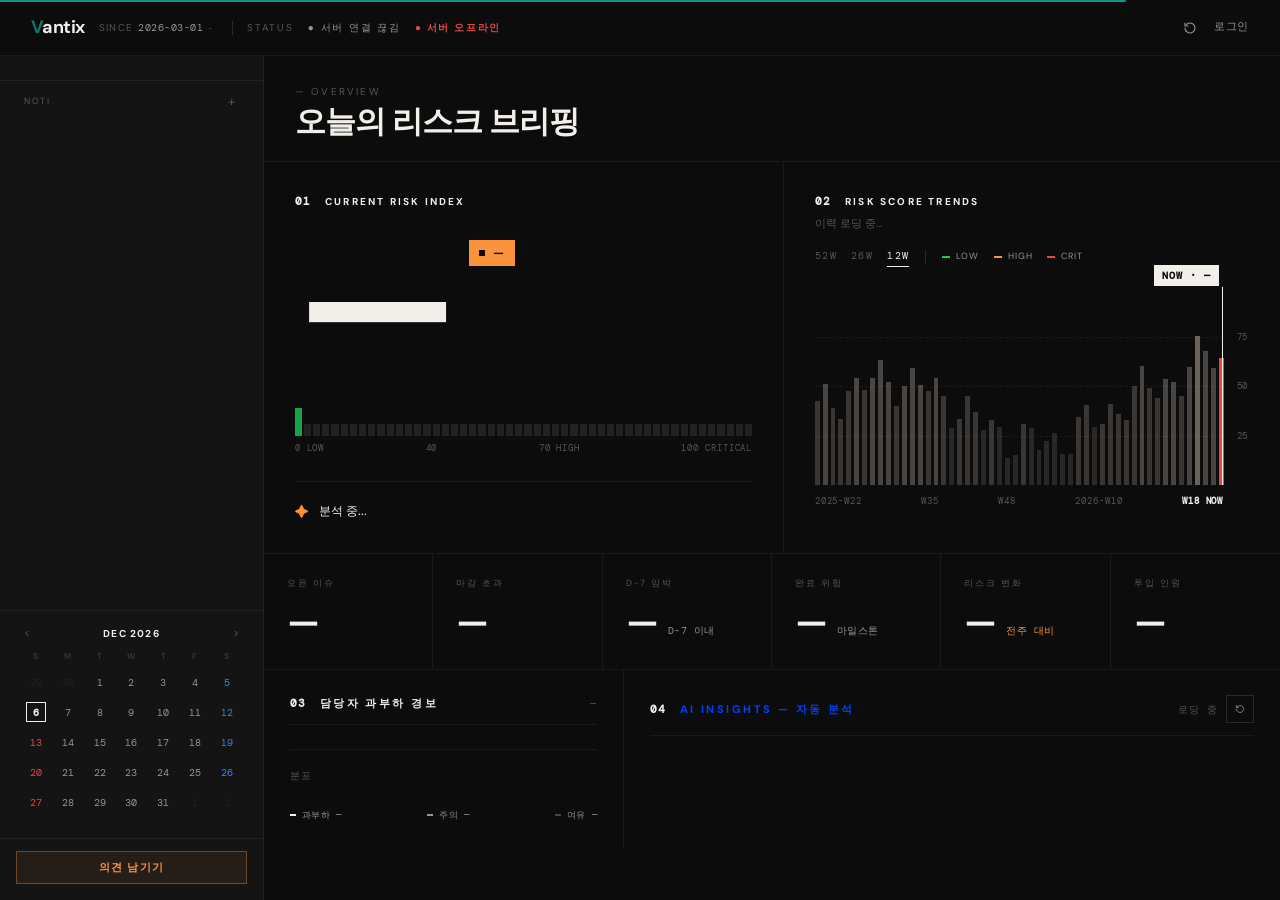
==== templates/index.html @ 57c9d9ed "fix: KG이니시스 휴대폰 번호 추가 + 토스페이 선택 스타일 흰 배경 파란 아이콘" ====
<!DOCTYPE html>
<html lang="ko">
<head>
<meta charset="UTF-8">
<meta name="viewport" content="width=device-width, initial-scale=1.0">
<title>Vantix · Dashboard</title>
<link rel="preconnect" href="https://fonts.googleapis.com">
<link rel="preconnect" href="https://fonts.gstatic.com" crossorigin>
<link href="https://fonts.googleapis.com/css2?family=DM+Sans:wght@400;500;700&family=DM+Mono:wght@400;500&display=swap" rel="stylesheet">
<link rel="icon" type="image/png" href="/static/icons/icon-192x192.png">
<link rel="apple-touch-icon" sizes="180x180" href="/static/icons/icon-180x180.png">
<link rel="manifest" href="/static/manifest.json">
<script src="https://cdn.portone.io/v2/browser-sdk.js"></script>
<meta name="apple-mobile-web-app-capable" content="yes">
<meta name="apple-mobile-web-app-status-bar-style" content="black-translucent">
<meta name="apple-mobile-web-app-title" content="Vantix">
<meta name="theme-color" content="#17181A">
<script>(function(){
  var h = location.hostname;
  if (h === 'localhost' || h === '127.0.0.1') {
    var c = document.createElement('canvas'); c.width = c.height = 32;
    var x = c.getContext('2d');
    x.fillStyle = '#c0392b'; x.fillRect(0, 0, 32, 32);
    x.fillStyle = '#000'; x.font = 'bold 22px Arial'; x.textAlign = 'center'; x.textBaseline = 'middle';
    x.fillText('V', 16, 17);
    document.getElementById('favicon').href = c.toDataURL();
  }
})();</script>

<style>
/* ──────────────────────────────────────────────────────────────
   VANTIX · MONOLITH  ·  Fluid Full-Screen Overview
   ────────────────────────────────────────────────────────────── */
/* ── 다크 모드 (기본) ── */
:root, [data-theme="dark"] {
  --bg          : #0c0c0c;
  --surface-low : #141414;
  --surface-mid : #1a1a1a;
  --surface-hi  : #222222;
  --ghost       : rgba(255,255,255,0.06);
  --ghost-2     : rgba(255,255,255,0.12);

  --text        : #f2efea;
  --text-mid    : #9a958e;
  --text-dim    : #5a5550;
  --text-ghost  : #3a3633;

  --red         : #ef4444;
  --amber       : #fb923c;
  --amber-deep  : #d97706;
  --green       : #22c55e;
  --green-dim   : #16a34a;

  --dm          : 'DM Sans', 'Helvetica Neue', sans-serif;
  --mono        : 'DM Mono', 'JetBrains Mono', ui-monospace, monospace;

  --app-max     : 1920px;
  --sidebar-w   : 264px;
  --sidebar-rail: 56px;

  --hero-num    : clamp(96px, 14vw, 240px);
  --section-pad : clamp(20px, 2.4vw, 48px);
  --section-padY: clamp(20px, 2vw, 36px);
}

/* ── 라이트 모드 ── */
[data-theme="light"] {
  --bg          : #EFEEEB;
  --surface-low : #FAFAF9;
  --surface-mid : #F3F2F0;
  --surface-hi  : #E8E7E4;
  --ghost       : rgba(0,0,0,0.07);
  --ghost-2     : rgba(0,0,0,0.11);

  --text        : #1a1714;
  --text-mid    : #6b6560;
  --text-dim    : #a09890;
  --text-ghost  : #c8c2bc;

  --red         : #dc2626;
  --amber       : #ea6f1c;
  --amber-deep  : #b45309;
  --green       : #16a34a;
  --green-dim   : #166534;
}

*, *::before, *::after { box-sizing: border-box; margin: 0; padding: 0; }

html, body {
  height: 100%;
  background: var(--surface-low);
  color: var(--text);
  font-family: var(--dm);
  -webkit-font-smoothing: antialiased;
  font-size: 14px;
  line-height: 1.5;
  overflow: hidden;
}

.app {
  display: flex;
  flex-direction: column;
  max-width: var(--app-max);
  margin: 0 auto;
  height: 100vh;
  background: var(--bg);
  border-left:  1px solid var(--ghost);
  border-right: 1px solid var(--ghost);
}
@media (max-width: 1920px) { .app { border-left: none; border-right: none; } }

/* sidebar + content 행 */
.app-row {
  flex: 1; min-height: 0;
  display: flex;
  position: relative;
  overflow: hidden;
}

/* ══ SIDEBAR ══════════════════════════════════════════════════ */

.sidebar {
  position: absolute;
  left: 0; top: 0; bottom: 0;
  width: var(--sidebar-w);
  z-index: 50;
  background: var(--surface-low);
  border-right: 1px solid var(--ghost);
  display: flex;
  flex-direction: column;
  overflow-y: auto;
  overflow-x: hidden;
  transform: translateX(0);
  transition: transform 0.26s cubic-bezier(0.4, 0, 0.2, 1);
}
.sidebar::-webkit-scrollbar { display: none; }
.sidebar { scrollbar-width: none; }
.app.sidebar-hidden .sidebar { transform: translateX(-100%); }

/* Backdrop — 스크롤 차단 방지를 위해 pointer-events 완전 제거 */
.sidebar-backdrop { display: none; }

.nav-tree { padding: 12px 0; border-bottom: 1px solid var(--ghost); }
.nav-item {
  display: flex; align-items: center; justify-content: space-between;
  padding: 9px 24px;
  font-size: 12px; color: var(--text-mid); font-weight: 400;
  border-left: 4px solid transparent;
  cursor: pointer;
}
.nav-item:hover { background: var(--surface-mid); color: var(--text); }
.nav-item.active {
  background: var(--surface-mid); color: var(--text); font-weight: 500;
}
.nav-tag    { font-size: 8px; color: var(--amber); letter-spacing: 0.12em; font-weight: 700; }
.nav-arrow  { color: var(--text-ghost); font-size: 10px; }

/* ── Callout ── */
.notice { padding: 14px 24px 8px; flex: 1; }
.notice-head {
  font-size: 9px; color: var(--text-dim); letter-spacing: 0.18em; margin-bottom: 10px;
  display: flex; align-items: center; justify-content: space-between;
}
.callout-add-btn {
  font-size: 13px; line-height: 1; cursor: pointer; color: var(--text-dim);
  transition: color 0.15s; user-select: none; padding: 0 2px;
}
.callout-add-btn:hover { color: var(--text); }
.callout-form {
  display: none; padding: 8px 0 10px; border-bottom: 1px solid var(--ghost); margin-bottom: 2px;
}
.callout-form.open { display: block; }
.callout-form input, .callout-form textarea {
  width: 100%; background: var(--surface-mid); border: 1px solid var(--ghost);
  color: var(--text); font-size: 10px; padding: 5px 7px; margin-bottom: 5px;
  font-family: inherit; outline: none; resize: none; box-sizing: border-box;
}
.callout-form input:focus, .callout-form textarea:focus { border-color: var(--text-dim); }
.callout-form-row { display: flex; align-items: center; gap: 6px; }
.callout-colors { display: flex; gap: 5px; flex: 1; }
.callout-color-dot {
  width: 9px; height: 9px; border-radius: 0; cursor: pointer;
  opacity: 0.45; transition: opacity 0.12s; flex-shrink: 0;
}
.callout-color-dot.sel { opacity: 1; outline: 1.5px solid rgba(255,255,255,0.5); outline-offset: 2px; }
.callout-form-actions { display: flex; gap: 5px; }
.callout-btn {
  font-size: 9px; letter-spacing: 0.1em; padding: 3px 9px; cursor: pointer;
  border: 1px solid var(--ghost); background: none; color: var(--text-dim);
  font-family: inherit; transition: color 0.12s, border-color 0.12s;
}
.callout-btn:hover { color: var(--text); border-color: var(--text-dim); }
.callout-btn.primary { border-color: var(--text-mid); color: var(--text); }
.notice-row {
  display: flex; align-items: flex-start; gap: 8px;
  padding: 10px 0; border-bottom: 1px solid var(--ghost);
}
.notice-row:last-child { border-bottom: none; }
.notice-row.done { opacity: 0.35; }
.notice-row.done .notice-text { text-decoration: line-through; color: var(--text-ghost); }
.notice-priority { width: 3px; height: 36px; flex-shrink: 0; margin-top: 2px; }
.notice-inner { flex: 1; min-width: 0; }
.notice-meta { font-size: 10px; color: var(--text-mid); margin-bottom: 4px; letter-spacing: 0.04em; }
.notice-meta .dot { color: var(--amber); margin-right: 4px; }
.notice-meta .date { color: var(--text-ghost); margin-left: 6px; }
.notice-check {
  width: 14px; height: 14px; flex-shrink: 0; margin-top: 2px;
  border: 1px solid var(--text-ghost); cursor: pointer;
  display: flex; align-items: center; justify-content: center;
  transition: border-color 0.15s;
}
.notice-check:hover { border-color: var(--text-mid); }
.notice-check.checked { border-color: var(--text-mid); background: var(--surface-mid); }
.notice-text { font-size: 11px; color: var(--text); line-height: 1.5; }
.callout-del {
  display: none; width: 14px; height: 14px; flex-shrink: 0; margin-top: 2px;
  align-items: center; justify-content: center; cursor: pointer;
  color: var(--text-ghost); font-size: 13px; line-height: 1;
  transition: color 0.12s;
}
.callout-del:hover { color: #ff6b6b; }
.notice-row:hover .callout-del { display: flex; }
.co-badge {
  font-size: 8px; font-weight: 700; letter-spacing: 0;
  background: #ff6b6b; color: #fff;
  padding: 1px 4px; border-radius: 0; line-height: 1.4;
  margin-left: 6px; vertical-align: middle;
}
.co-new-dot {
  display: inline-block; width: 5px; height: 5px; border-radius: 0;
  background: #ff6b6b; margin-left: 5px; margin-bottom: 1px; vertical-align: middle;
  flex-shrink: 0;
}

/* ── 캘린더 (핀 시스템) ── */
.cal { padding: 14px 20px 18px; border-top: 1px solid var(--ghost); }
.sb-cal-header { display: flex; align-items: center; justify-content: space-between; margin-bottom: 10px; }
.sb-cal-title { font-size: 10px; font-weight: 700; letter-spacing: 0.12em; color: var(--text); text-transform: uppercase; }
.sb-cal-nav { background: none; border: none; cursor: pointer; color: var(--text-dim); font-size: 12px; padding: 2px 5px; line-height: 1; }
.sb-cal-nav:hover { color: var(--text); }
.sb-cal-grid { display: grid; grid-template-columns: repeat(7,1fr); gap: 0; }
.sb-cal-dow { font-size: 8.5px; font-weight: 600; letter-spacing: 0.05em; color: var(--text-ghost); text-align: center; padding-bottom: 6px; }
.sb-cal-cell { display: flex; flex-direction: column; align-items: center; gap: 2px; padding: 2px 0; cursor: pointer; }
.sb-cal-cell.other { cursor: default; pointer-events: none; }
.sb-cal-cell.other .sb-cal-day-num { color: var(--text-ghost); opacity: 0.35; }
.sb-cal-day-num { width: 20px; height: 20px; display: flex; align-items: center; justify-content: center; font-size: 10px; font-family: var(--mono); color: var(--text-mid); transition: background 0.1s; }
.sb-cal-cell:not(.other):hover .sb-cal-day-num { background: var(--surface-mid); }
.sb-cal-day-num.today { color: var(--text); font-weight: 700; outline: 1.5px solid var(--text); outline-offset: -1px; }
.sb-cal-day-num.holiday { color: #ef4444; }
.sb-cal-day-num.sat { color: #3b82f6; }
.sb-cal-dot-row { display: flex; gap: 2px; height: 4px; align-items: center; justify-content: center; }
.sb-cal-dot { width: 3px; height: 3px; border-radius: 0; flex-shrink: 0; }
.sb-cal-cell[data-tip] { position: relative; }
.sb-cal-cell[data-tip]:hover::after {
  content: attr(data-tip); position: absolute; bottom: 100%; left: 50%; transform: translateX(-50%);
  background: var(--surface-hi); color: var(--text); font-size: 9px; padding: 3px 7px;
  white-space: nowrap; pointer-events: none; z-index: 100; margin-bottom: 4px;
}
.sb-cal-pin-input { padding: 8px 0 4px; display: flex; gap: 4px; align-items: center; }
.sb-cal-pin-input input { flex: 1; border: 1px solid var(--ghost-2); padding: 4px 7px; font-size: 10px; font-family: var(--dm); outline: none; background: var(--surface-mid); color: var(--text); }
.sb-cal-pin-input input:focus { border-color: var(--text-dim); }
.sb-cal-pin-input button { border: none; background: none; color: var(--text-mid); padding: 4px 6px; font-size: 13px; cursor: pointer; flex-shrink: 0; line-height: 1; }
.sb-cal-pin-list { margin-top: 8px; display: flex; flex-direction: column; }
.sb-cal-pin-item { display: flex; align-items: center; gap: 8px; padding: 6px 2px; border-bottom: 1px solid var(--ghost); }
.sb-cal-pin-item:last-child { border-bottom: none; }
.sb-cal-pin-dot { width: 5px; height: 5px; border-radius: 0; flex-shrink: 0; }
.sb-cal-pin-label { flex: 1; overflow: hidden; text-overflow: ellipsis; white-space: nowrap; font-size: 10px; color: var(--text-mid); }
.sb-cal-pin-date { font-size: 9px; color: var(--text-dim); flex-shrink: 0; font-family: var(--mono); }
.sb-cal-pin-del { font-size: 10px; color: var(--text-dim); cursor: pointer; padding: 0 2px; flex-shrink: 0; opacity: 0; transition: opacity 0.15s; }
.sb-cal-pin-item:hover .sb-cal-pin-del { opacity: 1; }
.sb-cal-pin-del:hover { color: var(--red); }

/* ══ CONTENT ══════════════════════════════════════════════════ */
.content {
  flex: 1; min-width: 0;
  display: flex; flex-direction: column;
  overflow-y: auto;
  margin-left: var(--sidebar-w);
  transition: margin-left 0.26s cubic-bezier(0.4, 0, 0.2, 1);
}
.app.sidebar-hidden .content { margin-left: 0; }
.content::-webkit-scrollbar { width: 0; }

.topbar {
  height: 56px; flex-shrink: 0;
  display: flex; align-items: center;
  padding: 0 var(--section-pad);
  border-bottom: 1px solid var(--ghost);
  gap: 20px;
  position: relative;
}
/* Brand section (left) */
.topbar-brand {
  display: flex; align-items: center; gap: 14px;
  flex-shrink: 0;
}
.topbar-brand-name {
  font-size: 18px; font-weight: 700; letter-spacing: -0.025em; color: var(--text);
}
/* Since 날짜 드롭다운 */
.topbar-since-wrap { position: relative; }
.topbar-since-trigger {
  display: flex; align-items: center; gap: 5px;
  cursor: pointer; white-space: nowrap;
}
.since-lbl { font-size: 10px; color: var(--text-dim); letter-spacing: 0.12em; }
.since-date { font-size: 10px; color: var(--text-mid); font-family: var(--mono); letter-spacing: 0.05em; }
.since-chevron { font-size: 8px; color: var(--text-ghost); }
.topbar-since-icon { display: none; }
.topbar-since-trigger:hover .since-date { color: var(--text); }
.topbar-since-trigger:hover .since-chevron { color: var(--text-dim); }

.since-dd {
  position: absolute; top: calc(100% + 8px); left: 0;
  background: var(--surface-low); border: 1px solid var(--ghost-2);
  z-index: 300; min-width: 180px;
  box-shadow: 0 8px 24px rgba(0,0,0,0.4);
}
.since-dd-item {
  display: flex; justify-content: space-between; align-items: center;
  padding: 9px 14px; font-size: 11px; color: var(--text-mid);
  cursor: pointer; letter-spacing: 0.04em;
}
.since-dd-item:hover { background: var(--surface-mid); color: var(--text); }
.since-dd-item.active { color: var(--text); background: var(--surface-mid); }
.since-dd-item span { font-size: 9px; color: var(--text-dim); font-family: var(--mono); letter-spacing: 0.1em; }
.since-dd-divider { height: 1px; background: var(--ghost); margin: 2px 0; }
.since-custom-input {
  width: 100%; border: 1px solid var(--ghost-2); background: var(--surface-mid);
  color: var(--text); font-family: var(--mono); font-size: 11px;
  padding: 6px 8px; outline: none;
}

/* Status section (center) */
.topbar-status {
  display: flex; align-items: center; gap: 14px;
  font-size: 10px; letter-spacing: 0.18em; color: var(--text-mid); text-transform: uppercase;
  white-space: nowrap; flex: 1;
}
.topbar-status .label { color: var(--text-dim); }
.topbar-status .cache { color: var(--text-mid); }

/* LIVE 인디케이터 — 심장박동 pulse */
.live-dot {
  display: inline-block; width: 6px; height: 6px;
  border-radius: 0; background: var(--green);
  animation: livepulse 2s ease-in-out infinite;
  vertical-align: middle; margin-right: 4px;
}
.live-text { color: var(--green); font-weight: 700; }
@keyframes livepulse { 0%,100% { opacity: 1; } 50% { opacity: 0.25; } }
@keyframes spin-once { from { transform: rotate(0deg); } to { transform: rotate(-360deg); } }
#topbar-refresh-icon.spinning, #ins-refresh-icon.spinning { animation: spin-once 0.6s cubic-bezier(0.4,0,0.2,1); }

/* OFFLINE 상태 */
.offline-text { color: var(--red); font-weight: 700; }
.topbar-divider { width: 1px; height: 14px; background: var(--ghost-2); }

/* Actions (right) */
.topbar-actions { display: flex; align-items: center; gap: 10px; flex-shrink: 0; }
.topbar-user { display: none; align-items: center; gap: 8px; }
.topbar-user-name { font-family: 'IBM Plex Mono', monospace; font-size: 11px; color: var(--text-mid); letter-spacing: .04em; white-space: nowrap; max-width: 120px; overflow: hidden; text-overflow: ellipsis; }
.topbar-plan-badge { font-family: 'IBM Plex Mono', monospace; font-size: 9px; letter-spacing: .14em; text-transform: uppercase; padding: 2px 6px; border: 1px solid currentColor; line-height: 1.5; flex-shrink: 0; }
.topbar-plan-badge.free     { color: var(--text-dim); }
.topbar-plan-badge.pro      { color: #0D9488; }
.topbar-plan-badge.business { color: #7C3AED; }
.topbar-login-link { font-family: 'IBM Plex Mono', monospace; font-size: 11px; letter-spacing: .08em; color: var(--text-mid); text-decoration: none; display: none; }
.topbar-login-link:hover { color: var(--text); }
.icon-btn {
  width: 28px; height: 28px;
  display: inline-flex; align-items: center; justify-content: center;
  border: 1px solid var(--ghost);
  color: var(--text-mid); font-size: 12px;
  background: transparent; cursor: pointer;
}
.icon-btn:hover { color: var(--text); border-color: var(--ghost-2); }
.ud-item { display:flex;align-items:center;gap:8px;width:100%;background:none;border:none;text-align:left;padding:7px 14px;font-size:12px;color:var(--text-mid);cursor:pointer;font-family:var(--dm);letter-spacing:.02em;transition:background .1s,color .1s; }
.ud-item:hover { background:var(--ghost);color:var(--text); }
.ud-item svg { flex-shrink:0;opacity:.55; }
.icon-btn-report {
  border: 1.5px solid rgba(255,255,255,0.55);
  color: var(--text);
}
.icon-btn-report:hover { border-color: #fff; color: #fff; }

/* Sidebar-open panel button (above crown when collapsed) */
.sidebar-open-btn {
  display: none; align-items: center; gap: 8px;
  padding: clamp(14px, 1.6vw, 20px) var(--section-pad) 0;
  cursor: pointer; color: var(--text); font-size: 14px;
  flex-shrink: 0;
}
.sidebar-open-btn:hover { color: var(--text); }
.sidebar-open-btn svg { width: 16px; height: 16px; }
.app.sidebar-hidden .sidebar-open-btn { display: flex; }

.crown {
  padding: clamp(20px, 2.2vw, 32px) var(--section-pad) clamp(16px, 1.8vw, 24px);
  display: flex; justify-content: space-between; align-items: flex-end;
  gap: 24px; flex-wrap: wrap;
}
.crown > div:first-child { flex: 1; min-width: 0; }
.crown-eyebrow { font-size: 10px; color: var(--text-dim); letter-spacing: 0.22em; text-transform: uppercase; margin-bottom: 8px; }
.crown-title   { font-size: clamp(24px, 2.4vw, 38px); font-weight: 700; letter-spacing: -0.025em; line-height: 1; white-space: nowrap; }
.crown-meta { display: flex; align-items: flex-end; gap: clamp(20px, 2.4vw, 40px); }
.meta-cell .k { font-size: 9px; color: var(--text-dim); letter-spacing: 0.18em; margin-bottom: 4px; white-space: nowrap; }
.meta-cell .v { font-size: 12px; color: var(--text); font-family: var(--mono); letter-spacing: 0.04em; white-space: nowrap; }
#mx-crown .meta-cell .v { font-family: var(--dm); letter-spacing: 0.02em; }
.btn-report {
  padding: 12px 24px; background: var(--text); color: var(--bg);
  border: none; font-family: var(--dm); font-size: 11px; font-weight: 700; letter-spacing: 0.16em;
  cursor: pointer;
  white-space: nowrap;
}
.btn-report:hover { background: #fff; }

.hero {
  display: grid;
  grid-template-columns: minmax(420px, 520px) 1fr;
  border-top: 1px solid var(--ghost);
  border-bottom: 1px solid var(--ghost);
}
.hero-risk  { padding: clamp(24px, 2.4vw, 36px) var(--section-pad); border-right: 1px solid var(--ghost); }
.hero-trend { padding: clamp(24px, 2.4vw, 36px) var(--section-pad); position: relative; }

.sec-label-row {
  display: flex; justify-content: space-between; align-items: baseline;
  margin-bottom: clamp(14px, 1.4vw, 22px);
}
.sec-label   { font-size: 10px; letter-spacing: 0.22em; color: var(--text); font-weight: 700; }
[data-theme="light"] .sec-label,
[data-theme="light"] .trend-head-meta .label,
[data-theme="light"] .kpi-cell .k { color: var(--text); }
.sec-sub     { font-size: 10px; color: var(--text-dim); font-family: var(--mono); letter-spacing: 0.1em; }

.risk-block { display: flex; align-items: flex-start; gap: 20px; position: relative; }
.risk-num {
  font-size: var(--hero-num);
  line-height: 0.85; font-weight: 700;
  color: var(--text);
  letter-spacing: -0.06em;
  font-family: var(--dm);
}
.risk-meta { padding-top: clamp(8px, 1vw, 14px); }
.risk-state {
  display: inline-flex; align-items: center; gap: 8px;
  background: var(--amber); color: var(--bg);
  padding: 4px 10px;
  font-size: 12px; font-weight: 700; letter-spacing: 0.08em;
  margin-bottom: 10px;
}
.risk-state .dot { width: 6px; height: 6px; background: var(--bg); }
.risk-formula { display: none; }
.risk-breakdown { margin-top: 10px; display: flex; flex-direction: column; gap: 5px; }
.risk-breakdown .bd-row { display: flex; align-items: center; gap: 6px; }
.risk-breakdown .bd-dot { width: 5px; height: 5px; border-radius: 50%; flex-shrink: 0; }
.risk-breakdown .bd-label { font-size: 10px; color: var(--text); flex: 1; white-space: nowrap; font-family: var(--dm); letter-spacing: 0.02em; }
.risk-breakdown .bd-bar-wrap { width: 44px; height: 3px; background: var(--surface-hi); border-radius: 2px; overflow: hidden; }
.risk-breakdown .bd-bar { height: 100%; border-radius: 2px; }
.risk-breakdown .bd-val { font-size: 11px; font-weight: 700; min-width: 32px; text-align: right; font-family: var(--dm); }

.gauge { margin-top: clamp(22px, 2.2vw, 32px); }
.gauge-bars { display: flex; align-items: flex-end; gap: 2px; height: 28px; }
.gauge-bars .tick {
  flex: 1;
  background: var(--surface-hi);
  height: 12px;
}
.gauge-bars .tick.low  { background: var(--green-dim); height: 20px; }
.gauge-bars .tick.mid  { background: var(--amber);     height: 20px; }
.gauge-bars .tick.hi   { background: var(--red);       height: 20px; }
.gauge-bars .tick.now  { height: 28px; }
.gauge-axis { display: flex; justify-content: space-between; margin-top: 6px; font-size: 9px; font-family: var(--mono); color: var(--text-dim); letter-spacing: 0.1em; }

.risk-comment {
  margin-top: clamp(18px, 2vw, 26px);
  padding-top: clamp(14px, 1.6vw, 20px);
  border-top: 1px solid var(--ghost);
  display: flex; align-items: flex-start; gap: 10px;
}
.risk-comment .sparkle { color: var(--amber); font-size: 14px; flex-shrink: 0; line-height: 1.5; }
.risk-comment .body   { font-size: 12px; color: var(--text); line-height: 1.65; font-weight: 500; }
.risk-comment .body em { font-style: normal; color: var(--amber); }

.trend-head { display: flex; justify-content: space-between; align-items: baseline; gap: 16px; flex-wrap: wrap; margin-bottom: clamp(14px, 1.6vw, 22px); }
.trend-head-meta .label { font-size: 10px; letter-spacing: 0.22em; color: var(--text); font-weight: 700; }
.trend-head-meta .sub   { font-size: 11px; color: var(--text-dim); margin-top: 6px; }
.trend-head-ctrl { display: flex; align-items: center; gap: 16px; flex-wrap: wrap; }
.range-toggle { display: flex; gap: 14px; }
.range-toggle span {
  font-size: 10px; letter-spacing: 0.14em; font-family: var(--mono);
  color: var(--text-dim); cursor: pointer;
  padding-bottom: 3px;
}
.range-toggle span.active { color: var(--text); border-bottom: 1.5px solid var(--text); }
.trend-divider { width: 1px; height: 14px; background: var(--ghost-2); }
.range-legend { display: flex; gap: 14px; }
.range-legend span { display: inline-flex; align-items: center; gap: 6px; font-size: 9px; letter-spacing: 0.12em; color: var(--text-mid); }
.range-legend .sw { width: 8px; height: 2px; display: inline-block; }
.range-legend .sw.low  { background: var(--green); }
.range-legend .sw.mid  { background: var(--amber); }
.range-legend .sw.hi   { background: var(--red); }

.trend-chart-wrap { position: relative; }
.trend-chart {
  position: relative;
  height: clamp(160px, 22vh, 240px);
}
.trend-grid {
  position: absolute; inset: 0;
  pointer-events: none;
}
.trend-grid .gridline {
  position: absolute; left: 0; right: 26px; height: 0;
  border-top: 1px dashed var(--ghost);
}
.trend-grid .gridline .lbl {
  position: absolute; right: -24px; top: -7px;
  font-size: 9px; color: var(--text-dim); font-family: var(--mono);
}
.trend-bars {
  display: flex; align-items: flex-end; gap: 3px;
  height: 100%; padding-right: 26px;
}
.trend-bars .bar {
  flex: 1; min-width: 3px;
  background: var(--surface-hi);
}
.trend-bars .bar.b1 { background: #2a2826; }
.trend-bars .bar.b2 { background: #3a3633; }
.trend-bars .bar.b3 { background: #4a4540; }
.trend-bars .bar.b4 { background: #6a635c; }
.trend-bars .bar.b5 { background: var(--text-mid); }
.trend-bars .bar.now { background: var(--text); }
.trend-now-line {
  position: absolute; right: 26px; top: 0; bottom: 0;
  border-left: 1px solid var(--text);
  pointer-events: none;
}
.trend-now-label {
  position: absolute; right: 30px; top: -22px;
  background: var(--text); color: var(--bg);
  font-family: var(--mono); font-size: 10px; font-weight: 700;
  padding: 3px 8px; letter-spacing: 0.1em;
  white-space: nowrap;
}
.trend-axis {
  display: flex; justify-content: space-between;
  margin-top: 10px; padding-right: 26px;
  font-size: 9px; font-family: var(--mono); color: var(--text-dim); letter-spacing: 0.1em;
}
.trend-axis .now { color: var(--text); font-weight: 700; }

.kpi-ribbon {
  display: grid;
  grid-template-columns: repeat(6, 1fr);
  border-bottom: 1px solid var(--ghost);
}
.kpi-cell {
  padding: clamp(16px, 1.8vw, 24px) clamp(16px, 1.8vw, 32px);
  border-right: 1px solid var(--ghost);
  position: relative;
}
.kpi-cell:last-child { border-right: none; }
.kpi-tooltip {
  visibility: hidden;
  position: absolute;
  bottom: calc(100% + 14px);
  left: 0;
  background: var(--surface-low);
  border: 1px solid var(--ghost-2);
  min-width: 240px;
  max-width: 300px;
  z-index: 200;
  pointer-events: none;
  box-shadow: 0 8px 32px rgba(0,0,0,0.5);
  opacity: 0;
  transform: translateY(6px);
  transition: opacity 0.18s ease, transform 0.18s ease, visibility 0.18s;
}
.kpi-tooltip::after {
  content: '';
  position: absolute;
  bottom: -5px;
  left: 24px;
  width: 8px;
  height: 8px;
  background: var(--surface-low);
  border-right: 1px solid var(--ghost-2);
  border-bottom: 1px solid var(--ghost-2);
  transform: rotate(45deg);
}
.kpi-cell:hover .kpi-tooltip,
.risk-block:hover .kpi-tooltip {
  visibility: visible;
  opacity: 1;
  transform: translateY(0);
}
/* risk-block 툴팁은 아래쪽에 위치하므로 꼬리 위로 */
.risk-block .kpi-tooltip::after {
  bottom: auto;
  top: -5px;
  border-right: none;
  border-bottom: none;
  border-left: 1px solid var(--ghost-2);
  border-top: 1px solid var(--ghost-2);
}

.kpi-tt-header {
  padding: 12px 14px 10px;
  border-bottom: 1px solid var(--ghost);
  display: flex; align-items: center; gap: 8px;
}
.kpi-tt-direction {
  font-size: 18px; font-weight: 800; letter-spacing: -0.03em;
  font-family: var(--dm); line-height: 1;
}
.kpi-tt-direction.up { color: var(--red); }
.kpi-tt-direction.down { color: var(--green); }
.kpi-tt-direction.flat { color: var(--text-dim); }
.kpi-tt-label { font-size: 9px; letter-spacing: 0.16em; color: var(--text-dim); text-transform: uppercase; line-height: 1.4; }
.kpi-tt-body { padding: 10px 14px 12px; display: flex; flex-direction: column; gap: 6px; }
.kpi-tt-row { display: flex; align-items: flex-start; gap: 8px; }
.kpi-tt-dot { width: 4px; height: 4px; flex-shrink: 0; margin-top: 5px; }
.kpi-tt-dot.red { background: var(--red); }
.kpi-tt-dot.amber { background: var(--amber); }
.kpi-tt-dot.dim { background: var(--text-dim); }
.kpi-tt-text { font-size: 11px; color: var(--text-mid); font-family: var(--dm); line-height: 1.5; }
.kpi-tt-text strong { color: var(--text); font-weight: 600; }
.kpi-tt-empty { font-size: 11px; color: var(--text-dim); font-family: var(--dm); padding: 10px 14px 12px; }
.kpi-tt-table { width: 100%; border-collapse: collapse; font-family: var(--dm); }
.kpi-tt-table td { font-size: 11px; padding: 4px 0; color: var(--text-mid); }
.kpi-tt-table td:first-child { color: var(--text-dim); font-size: 9px; letter-spacing: 0.1em; text-transform: uppercase; width: 70px; }
.kpi-tt-table td.val-now { color: var(--text); font-weight: 700; }
.kpi-tt-table td.val-delta { font-weight: 700; text-align: right; }
.kpi-tt-table td.val-delta.up { color: var(--red); }
.kpi-tt-table td.val-delta.down { color: var(--green); }
.kpi-tt-table td.val-delta.flat { color: var(--text-dim); }
.kpi-tt-divider { height: 1px; background: var(--ghost); margin: 6px 0; }
.kpi-cell .k { font-size: 9px; color: var(--text-dim); letter-spacing: 0.22em; text-transform: uppercase; margin-bottom: clamp(8px, 1vw, 14px); }
.kpi-cell .v-row { display: flex; align-items: baseline; gap: 10px; flex-wrap: wrap; }
.kpi-cell .v { font-size: clamp(28px, 2.8vw, 42px); font-weight: 700; color: var(--text); letter-spacing: -0.03em; line-height: 1; }
.kpi-cell .s { font-size: 10px; color: var(--text-mid); font-family: var(--mono); letter-spacing: 0.05em; white-space: nowrap; }
.kpi-cell .s.red    { color: var(--red); }
.kpi-cell .s.amber  { color: var(--amber); }
.kpi-cell .s.green  { color: var(--green); }

.bottom {
  display: grid;
  grid-template-columns: clamp(360px, 26vw, 460px) 1fr;
  flex: 1; min-height: 0;
}
.workload { border-right: 1px solid var(--ghost); padding: clamp(20px, 2vw, 28px) clamp(20px, 2vw, 36px); }
.insights {                                       padding: clamp(20px, 2vw, 28px) clamp(20px, 2vw, 48px); }

.sec-head {
  display: flex; justify-content: space-between; align-items: baseline;
  border-bottom: 1px solid var(--ghost);
  padding-bottom: 12px; margin-bottom: 18px;
}
.sec-head-l { display: flex; align-items: baseline; gap: 14px; }
.sec-head-num { font-family: var(--mono); font-size: 11px; color: var(--text); font-weight: 700; letter-spacing: 0.1em; }
.sec-head-name { font-size: 11px; letter-spacing: 0.22em; color: var(--text); text-transform: uppercase; font-weight: 700; white-space: nowrap; }
.sec-head-r { font-size: 10px; color: var(--text-dim); letter-spacing: 0.12em; font-family: var(--mono); white-space: nowrap; }
.sec-head-r .crit { color: var(--red); font-weight: 700; }
.sec-head-r .warn { color: var(--amber); font-weight: 700; }
.sec-head-r .info { color: var(--text-mid); font-weight: 700; }

.wl-row { margin-bottom: 16px; }
.wl-row:last-child { margin-bottom: 0; }
.wl-row.clickable { cursor: pointer; padding: 10px 12px; margin: 0 -12px 4px; transition: background 0.12s; }
.wl-row.clickable:last-child { margin-bottom: 0; }
.wl-row.clickable:hover { background: var(--surface-mid); }
.wl-nums { display: flex; gap: 16px; margin: 6px 0 6px; }
.wl-num-item { display: flex; flex-direction: column; gap: 2px; }
.wl-num-v { font-size: 15px; font-weight: 700; font-family: var(--dm); line-height: 1; }
.wl-num-v.red { color: var(--red); }
.wl-num-v.amber { color: var(--amber); }
.wl-num-v.dim { color: var(--text-dim); }
.wl-num-l { font-size: 9px; color: var(--text-dim); letter-spacing: 0.1em; text-transform: uppercase; }
.wl-score-bar { height: 2px; background: var(--surface-hi); margin-top: 6px; }
.wl-score-bar-fl { height: 100%; transition: width 0.4s; }
.wl-head { display: flex; justify-content: space-between; align-items: baseline; margin-bottom: 6px; }
.wl-name { font-size: 12px; font-weight: 500; color: var(--text); font-family: var(--dm); display: inline-flex; align-items: center; gap: 8px; }
.wl-name-dot { width: 5px; height: 5px; background: var(--amber); display: inline-block; }
.wl-right { display: flex; align-items: center; gap: 10px; }
.wl-pct { font-size: 11px; font-family: var(--mono); font-weight: 600; color: var(--text-mid); }
.wl-tag {
  font-size: 8px; padding: 1px 7px;
  border: 1px solid currentColor;
  letter-spacing: 0.14em; font-weight: 600;
  color: var(--text-dim);
}
.wl-tag.red   { color: var(--text); }          .wl-pct.red   { color: var(--text); font-weight: 700; }
.wl-tag.amber { color: var(--text-mid); }      .wl-pct.amber { color: var(--text-mid); }
.wl-tag.green { color: var(--text-dim); }      .wl-pct.green { color: var(--text-dim); }
.wl-bar-bg { height: 3px; background: var(--surface-hi); }
.wl-bar-fl { height: 100%; }
.wl-bar-fl.red   { background: var(--text); }
.wl-bar-fl.amber { background: var(--text-mid); }
.wl-bar-fl.green { background: #6a635c; }

.wl-dist-wrap {
  margin-top: 24px; padding-top: 18px; border-top: 1px solid var(--ghost);
}
.wl-dist-label { font-size: 10px; color: var(--text-dim); letter-spacing: 0.18em; margin-bottom: 12px; }
.wl-dist { display: flex; height: 4px; margin-bottom: 10px; gap: 2px; }
.wl-dist-legend { display: flex; justify-content: space-between; font-size: 9px; font-family: var(--mono); color: var(--text-mid); letter-spacing: 0.08em; }
.wl-dist-legend span { display: inline-flex; align-items: center; gap: 6px; }
.wl-dist-legend .sw { width: 6px; height: 2px; display: inline-block; }
.wl-dist-legend .sw.crit  { background: var(--text); }
.wl-dist-legend .sw.watch { background: var(--text-mid); }
.wl-dist-legend .sw.ok    { background: #4a4540; }
.ar-grid { display: grid; grid-template-columns: 1fr 1fr; gap: 1px; background: var(--ghost); }
.ar-card { background: var(--bg); padding: 10px 12px; border-left: 2px solid transparent; }
.ar-card.hot  { border-left-color: var(--red); }
.ar-card.warn { border-left-color: var(--amber); }
.ar-card-top { display: flex; justify-content: space-between; align-items: baseline; margin-bottom: 8px; }
.ar-name { font-size: 12px; font-weight: 600; color: var(--text); font-family: var(--dm); }
.ar-score { font-size: 13px; font-weight: 700; font-family: var(--dm); line-height: 1; }
.ar-delta { font-size: 10px; font-weight: 700; font-family: var(--dm); margin-left: 2px; }
.ar-stats { display: grid; grid-template-columns: 1fr 1fr; gap: 4px 10px; }
.ar-stat { display: flex; justify-content: space-between; align-items: baseline; }
.ar-stat-l { font-size: 10px; color: var(--text-dim); font-family: var(--dm); }
.ar-stat-v { font-size: 11px; font-weight: 600; font-family: var(--dm); }
.ar-divider { height: 0.5px; background: var(--ghost); margin: 6px 0; }

.ins-grid {
  display: grid;
  grid-template-columns: repeat(3, 1fr);
  gap: 0;
}
.ins-card {
  background: var(--bg);
  padding: 18px 22px;
  min-height: 130px;
  border-left: 2px solid transparent;
  border-bottom: 1px solid var(--ghost);
  border-right: 1px solid var(--ghost);
}
.ins-card.warn { border-left-color: var(--amber); }
.ins-card.info { border-left-color: var(--text-mid); }
.ins-card.crit { border-left-color: var(--red); }
.ins-head { display: flex; justify-content: space-between; align-items: baseline; margin-bottom: 10px; }
.ins-kind { font-size: 9px; letter-spacing: 0.16em; font-weight: 700; }
.ins-kind.warn { color: var(--amber); }
.ins-kind.info { color: var(--text-mid); }
.ins-kind.crit { color: var(--red); }
.ins-who  {
  display: inline-block; font-size: 10px; color: var(--text-mid);
  font-family: var(--mono); letter-spacing: 0.06em;
  background: var(--ghost); border: 1px solid var(--ghost-2);
  padding: 1px 7px; border-radius: 2px;
}
.ins-body { font-size: 12px; color: var(--text); line-height: 1.6; font-weight: 400; }
.ins-conf {
  display: inline-flex; align-items: center; gap: 4px;
  font-size: 10px; font-family: var(--mono); letter-spacing: 0.05em;
  cursor: pointer; padding: 2px 8px; border-radius: 2px; border: 1px solid;
  transition: opacity 0.15s; user-select: none;
}
.ins-conf:hover { opacity: 0.7; }
.ins-conf.crit-conf { color: var(--red); border-color: rgba(239,68,68,0.3); background: rgba(239,68,68,0.06); }
.ins-conf.warn-conf { color: var(--amber); border-color: rgba(245,158,11,0.3); background: rgba(245,158,11,0.06); }
.ins-conf.info-conf { color: var(--text-mid); border-color: var(--ghost-2); background: var(--ghost); }
.ins-reason {
  font-size: 11px; color: var(--text-mid); line-height: 1.55;
  margin-top: 0; padding: 0 10px; background: var(--ghost);
  border-left: 2px solid var(--ghost-2);
  max-height: 0; overflow: hidden; opacity: 0;
  transition: max-height 0.28s ease, padding 0.28s ease, margin-top 0.28s ease, opacity 0.28s ease;
}
.ins-reason.open { max-height: 100px; padding: 8px 10px; margin-top: 8px; opacity: 1; }
.ins-grid { transition: filter 0.32s ease-in-out, transform 0.32s ease-in-out, opacity 0.32s ease-in-out, min-height 0.35s ease; }
.ins-grid.ins-blur { filter: blur(4px); transform: scale(0.97); opacity: 0; }
.ins-grid.ins-overview { grid-template-columns: 1fr; }
.ins-goto-btn {
  flex-shrink: 0; background: none; border: 1px solid var(--ghost-2);
  color: var(--text-dim); font-size: 11px; font-family: var(--dm);
  letter-spacing: 0.08em; padding: 6px 14px; cursor: pointer;
  align-self: center; transition: border-color 0.15s, color 0.15s; white-space: nowrap;
}
.ins-goto-btn:hover { border-color: var(--text-mid); color: var(--text); }
.ins-scanning { display: flex; flex-direction: column; align-items: center; justify-content: center; gap: 14px; padding: 40px 20px; grid-column: span 3; }
.ins-scan-label { font-size: 10px; letter-spacing: 0.18em; color: var(--text-dim); font-family: var(--dm); text-transform: uppercase; }
.ins-scan-dots { display: flex; gap: 7px; }
.ins-scan-dot { width: 5px; height: 5px; border-radius: 50%; background: #0040ff; animation: insScanPulse 1.4s ease-in-out infinite; }
.ins-scan-dot:nth-child(2) { animation-delay: 0.22s; }
.ins-scan-dot:nth-child(3) { animation-delay: 0.44s; }
@keyframes insScanPulse { 0%,60%,100%{opacity:.18;transform:scale(.65)} 30%{opacity:1;transform:scale(1)} }
@keyframes insCardIn { from { opacity: 0; transform: translateY(5px); } to { opacity: 1; transform: translateY(0); } }
.ins-card.card-appear { animation: insCardIn 0.3s ease forwards; opacity: 0; }

/* ══ TABLET — 768~1199px ══════════════════════════════════════ */
@media (max-width: 1199px) {
  :root { --hero-num: clamp(96px, 16vw, 160px); }

  .hero { grid-template-columns: 1fr; }
  .hero-risk { border-right: none; border-bottom: 1px solid var(--ghost); }

  .kpi-ribbon { grid-template-columns: repeat(3, 1fr); }
  .kpi-cell:nth-child(3n) { border-right: none; }
  .kpi-cell:nth-child(n+4) { border-top: 1px solid var(--ghost); }

  .bottom { grid-template-columns: 1fr; }
  .workload { border-right: none; border-bottom: 1px solid var(--ghost); }
  .ins-grid { grid-template-columns: repeat(2, 1fr); }
}

/* ══ MOBILE — <768px ══════════════════════════════════════════ */
@media (max-width: 767px) {
  :root {
    --section-pad: 16px;
    --section-padY: 18px;
    --hero-num: clamp(140px, 36vw, 170px);
  }

  /* ① 수평 스크롤 차단 */
  html, body { overflow-x: hidden; overflow-y: auto; max-width: 100vw; }
  .app { height: auto; min-height: 100vh; max-width: 100vw; overflow-x: hidden; }
  .app-row { overflow-x: hidden; }
  .content { overflow-x: hidden; max-width: 100vw; }

  /* ② topbar — SINCE 라벨 숨기고 날짜만 컴팩트 표시 (overflow는 visible 유지 → 드롭다운 클리핑 방지) */
  .topbar { padding: 0 14px; gap: 8px; overflow: visible; position: relative; }
  .topbar-brand { min-width: 0; flex-shrink: 1; }
  .since-lbl { display: none; }
  .since-chevron { display: none; }
  .since-date { font-size: 9px; letter-spacing: 0.04em; }
  .topbar-since-trigger { gap: 3px; padding: 4px 7px; border: 1px solid var(--ghost); }
  .topbar-since-icon { display: inline-flex; align-items: center; color: var(--text-dim); }
  .topbar-status .cache { display: none; }
  .topbar-status .topbar-divider { display: none; }
  .topbar-status .label { display: none; }
  .topbar-status { flex: 1; gap: 6px; min-width: 0; }
  .icon-btn { width: 26px; height: 26px; flex-shrink: 0; }

  /* ③ 섹션 헤더 모바일 wrap — 오른쪽 짤림 방지 */
  .sec-head { flex-wrap: wrap; gap: 8px; }
  .sec-head-name { white-space: normal; }
  .sec-head-r { white-space: normal; }
  #ins-refresh-btn { display: none; }
  .wl-dist-legend { flex-wrap: wrap; gap: 6px; justify-content: flex-start; }

  /* ④ 사이드바/content 겹침 — 모바일은 항상 margin 0 */
  .content { margin-left: 0 !important; }
  .sidebar { position: fixed; z-index: 200; }
  .app.sidebar-hidden .sidebar { transform: translateX(-100%); pointer-events: none; }
  .icon-btn { width: 26px; height: 26px; }

  .crown { padding: 18px 16px 12px; gap: 14px; }
  .crown-meta { gap: 18px; }
  .meta-cell .k { font-size: 8px; }
  .btn-report { padding: 10px 18px; font-size: 10px; }

  .hero-risk, .hero-trend { padding: 20px 16px; }
  .risk-block { gap: 16px; }
  .gauge-bars { height: 22px; }
  .gauge-bars .tick { height: 8px; }
  .gauge-bars .tick.low, .gauge-bars .tick.mid, .gauge-bars .tick.hi { height: 14px; }
  .gauge-bars .tick.now { height: 22px; }

  .trend-axis span:nth-child(even) { display: none; }
  .trend-chart { height: 140px; }

  .kpi-ribbon { grid-template-columns: repeat(2, 1fr); }
  .kpi-cell { padding: 14px 16px; border-right: 1px solid var(--ghost); border-top: 1px solid var(--ghost); }
  .kpi-cell:nth-child(2n) { border-right: none; }
  .kpi-cell:nth-child(-n+2) { border-top: none; }
  .kpi-cell .v { font-size: 24px; }

  .workload, .insights { padding: 18px 16px; }
  .ins-grid { grid-template-columns: 1fr; }
  .ins-card { min-height: auto; padding: 14px 16px; }
}

/* ══ ULTRAWIDE — beyond 1920px ════════════════════════════════ */
@media (min-width: 1921px) {
  body::before, body::after {
    content: ''; position: fixed; top: 0; bottom: 0;
    width: calc((100vw - 1920px) / 2);
    background: var(--surface-low);
    pointer-events: none;
    z-index: -1;
  }
  body::before { left: 0;  border-right: 1px solid var(--ghost); }
  body::after  { right: 0; border-left:  1px solid var(--ghost); }
}

/* ── Loading state ── */
.loading-pulse { animation: pulse 1.5s ease-in-out infinite; }
@keyframes pulse { 0%,100% { opacity: 1; } 50% { opacity: 0.4; } }

/* ── Compat vars for sub-views ── */
:root {
  --border: var(--ghost);
  --text-muted: var(--text-dim);
  --bg-muted: var(--surface-mid);
}

/* ── Sub-view layout ── */
#view-overview { display: block; transition: opacity 0.2s ease; position: relative; }
#overview-loading-overlay {
  display: none;
  position: fixed;
  top: 0; left: 0; right: 0;
  height: 2px;
  z-index: 9999;
  pointer-events: none;
  background: transparent;
}
#overview-loading-overlay.show { display: block; }
.ov-bar {
  height: 100%;
  background: #0D9488;
  width: 0%;
  border-radius: 0 2px 2px 0;
  animation: ovBarLoad 2.5s ease-out forwards;
}
@keyframes ovBarLoad {
  0%   { width: 0%; }
  60%  { width: 75%; }
  100% { width: 88%; }
}
#view-sub { display: none; flex-direction: column; }
.sub-topbar {
  height: 48px; flex-shrink: 0;
  display: flex; align-items: center; gap: 20px;
  padding: 0 var(--section-pad);
  border-bottom: 1px solid var(--ghost);
  background: var(--surface-low);
}
.sub-back {
  display: inline-flex; align-items: center; gap: 6px;
  font-size: 11px; color: var(--text-dim); letter-spacing: 0.12em; cursor: pointer;
  border: 1px solid var(--ghost); padding: 4px 10px;
}
.sub-back:hover { color: var(--text); border-color: var(--ghost-2); }
.sub-title { font-size: 10px; letter-spacing: 0.22em; color: var(--text-mid); text-transform: uppercase; }
.sub-tabs { display: flex; gap: 4px; margin-left: auto; }
.sub-tab {
  font-size: 10px; letter-spacing: 0.14em; color: var(--text-dim);
  padding: 4px 12px; cursor: pointer; border: 1px solid transparent;
}
.sub-tab:hover { color: var(--text); }
.sub-tab.active { color: var(--text); border-color: var(--ghost-2); }
.sub-body { flex: 1; overflow-y: auto; padding: var(--section-padY) var(--section-pad); }
.sub-body::-webkit-scrollbar { width: 0; }

/* ══════════════════════ MATRIX VIEW ════════════════════════════ */
.mx-topbar {
  height: 56px; flex-shrink: 0;
  display: flex; align-items: center; justify-content: space-between;
  padding: 0 var(--section-pad);
  border-bottom: 1px solid var(--ghost);
  position: sticky; top: 0; background: var(--bg); z-index: 10;
}
.mx-topbar-left {
  display: flex; align-items: center; gap: 14px;
  font-size: 10px; letter-spacing: 0.18em; color: var(--text-mid); text-transform: uppercase;
}
.mx-topbar-left .label { color: var(--text-dim); }
.mx-topbar-left .live  { color: var(--text); font-weight: 700; }
.mx-topbar-left .cache { color: var(--text-mid); }

.subtabs {
  display: flex; align-items: center; gap: 24px;
  padding: 0 var(--section-pad);
  border-top: 1px solid var(--ghost); border-bottom: 1px solid var(--ghost);
  height: 44px;
  position: sticky; top: 0; background: var(--bg); z-index: 9;
}
.subtabs .crumb {
  font-size: 11px; letter-spacing: 0.08em; color: var(--text-dim);
  font-family: var(--dm); margin-right: 8px; cursor: pointer;
}
.subtabs .crumb:hover { color: var(--text-mid); }
.subtabs .tab {
  font-size: 11px; letter-spacing: 0.18em; color: var(--text-dim);
  font-family: var(--dm);
  padding: 0 4px; height: 100%; display: inline-flex; align-items: center;
  border-bottom: 2px solid transparent; text-transform: uppercase; cursor: pointer;
}
.subtabs .tab.active { color: var(--text); border-bottom-color: var(--amber); font-weight: 500; }
.subtabs .right { margin-left: auto; display: flex; align-items: center; gap: 14px; }
#mx-search {
  border: 1px solid var(--ghost); padding: 4px 10px;
  font-family: var(--dm); font-size: 11px; color: var(--text-dim);
  letter-spacing: 0.04em; min-width: 180px; background: transparent; outline: none;
}
#mx-search::placeholder { color: var(--text-dim); }

.matrix-wrap { padding: 26px var(--section-pad); border-bottom: 1px solid var(--ghost); }
.matrix-head {
  display: flex; justify-content: space-between; align-items: baseline;
  margin-bottom: 22px; gap: 24px; flex-wrap: wrap;
}
.matrix-head .l .lbl { font-size: 10px; letter-spacing: 0.22em; color: var(--text-mid); }
.matrix-head .l .sub { font-size: 11px; color: var(--text-dim); margin-top: 6px; font-family: var(--dm); letter-spacing: 0.02em; }
.matrix-head .r { display: flex; gap: 20px; align-items: center; }
.matrix-head .legend {
  display: flex; align-items: center; gap: 4px;
  font-size: 9px; letter-spacing: 0.14em; color: var(--text-dim); font-family: var(--dm);
}
.matrix-head .legend .scale { display: flex; gap: 2px; margin: 0 8px; }
.matrix-head .legend .scale .sw { width: 14px; height: 10px; }
.matrix-head .ctrl-toggle { display: flex; border: 1px solid var(--ghost); }
.matrix-head .ctrl-toggle span {
  font-size: 10px; letter-spacing: 0.12em; padding: 5px 11px;
  color: var(--text-dim); cursor: pointer; font-family: var(--dm);
  border-right: 1px solid var(--ghost);
}
.matrix-head .ctrl-toggle span:last-child { border-right: none; }
.matrix-head .ctrl-toggle span.active { background: var(--text); color: var(--bg); font-weight: 600; }

.matrix {
  display: grid;
  grid-template-columns: 200px repeat(5, 1fr) 120px;
  border-top: 1px solid var(--ghost); border-bottom: 1px solid var(--ghost);
  font-family: var(--dm); font-size: 11px;
}
.matrix .h {
  padding: 12px 14px;
  display: flex; align-items: center; justify-content: center;
  font-size: 9px; letter-spacing: 0.18em; color: var(--text-dim);
  background: var(--surface-low);
  border-bottom: 1px solid var(--ghost-2);
  text-transform: uppercase; text-align: center;
}
.matrix .h.first { justify-content: flex-start; text-align: left; }
.matrix .h.crit  { color: var(--red); }
.matrix .h.warn  { color: var(--amber); }
.matrix .h.last  { background: var(--surface-hi); color: var(--text); font-weight: 700; }
.matrix .h.col-hl-over  { background: rgba(239,68,68,0.12); color: var(--red); }
.matrix .h.col-hl-soon  { background: rgba(251,146,60,0.12); color: var(--amber); }
.matrix .cell.col-hl    { outline: 1px solid var(--ghost-2); outline-offset: -1px; }
.matrix .row-h {
  padding: 14px; color: var(--text);
  border-bottom: 1px solid var(--ghost);
  font-size: 12px; font-family: var(--dm); display: flex; flex-direction: column; gap: 3px;
}
.matrix .row-h .dept { font-size: 9px; color: var(--text-dim); letter-spacing: 0.1em; font-family: var(--dm); }
.matrix .row-h.overload { background: rgba(239,68,68,0.06); }
.matrix .row-h.overload::before { content: '!'; color: var(--red); font-size: 11px; font-weight: 700; margin-bottom: 2px; display: block; }
.matrix .cell {
  padding: 14px; text-align: center;
  display: flex; align-items: center; justify-content: center;
  border-bottom: 1px solid var(--ghost);
  position: relative; cursor: pointer; transition: outline 0.12s;
}
.matrix .cell:focus { outline: 1px solid var(--ghost-2); outline-offset: -1px; }
.matrix .cell:hover { outline: 1px solid var(--ghost-2); outline-offset: -1px; }
.matrix .cell.selected { outline: 2px solid var(--text); outline-offset: -2px; z-index: 2; }
.matrix .cell.selected::after {
  content: '\25E4'; position: absolute; top: 1px; right: 3px; font-size: 9px; color: var(--text);
}
.matrix .cell .v { font-size: 16px; color: var(--text); font-weight: 600; font-variant-numeric: tabular-nums; }
.matrix .cell.empty .v { color: var(--text-ghost); }
.matrix .cell.h1 { background: rgba(239,68,68,0.08); }
.matrix .cell.h2 { background: rgba(239,68,68,0.18); }
.matrix .cell.h3 { background: rgba(239,68,68,0.32); }
.matrix .cell.h4 { background: rgba(239,68,68,0.50); }
.matrix .cell.w1 { background: rgba(251,146,60,0.08); }
.matrix .cell.w2 { background: rgba(251,146,60,0.18); }
.matrix .cell.w3 { background: rgba(251,146,60,0.32); }
.matrix .cell.g1 { background: rgba(255,255,255,0.03); }
.matrix .cell.g2 { background: rgba(255,255,255,0.06); }
.matrix .cell.g3 { background: rgba(255,255,255,0.10); }
.matrix .total-cell {
  padding: 14px; text-align: center;
  display: flex; flex-direction: column; align-items: center; justify-content: center;
  border-bottom: 1px solid var(--ghost);
  background: var(--surface-mid); font-size: 14px; font-weight: 700; color: var(--text); font-variant-numeric: tabular-nums;
}
.matrix .total-cell .pct { display: block; font-size: 9px; font-weight: 400; color: var(--text-mid); margin-top: 2px; letter-spacing: 0.1em; }
.matrix .total-cell .tinybar { display: none; }
.matrix > .last { border-bottom: none; }
.matrix.compact .cell { padding: 8px; }
.matrix.compact .row-h { padding: 8px; }
.matrix.compact .total-cell { padding: 8px; }
.matrix.hide-resolve .col-resolve { display: none; }
.matrix.hide-resolve .h.col-resolve { display: none; }
.summary {
  display: grid;
  grid-template-columns: 200px repeat(5, 1fr) 120px;
  border-bottom: 1px solid var(--ghost);
  font-family: var(--dm); background: var(--surface-low);
}
.summary .lbl { padding: 10px 14px; font-size: 10px; letter-spacing: 0.1em; color: var(--text-dim); font-family: var(--dm); }
.summary .v { padding: 10px; text-align: center; font-size: 13px; color: var(--text); font-weight: 600; font-family: var(--dm); }
.summary .v .sub { display: block; font-size: 10px; color: var(--text-dim); font-weight: 400; margin-top: 2px; letter-spacing: 0.04em; font-family: var(--dm); }
.summary .v:last-child { border-right: none; }
.summary .v.crit { color: var(--red); }
.summary .v.warn { color: var(--amber); }
.summary.hide-resolve .col-resolve { display: none; }

.drill { padding: 26px var(--section-pad) 32px; }
.drill-empty { padding: 60px var(--section-pad); text-align: center; font-size: 12px; color: var(--text-dim); font-family: var(--dm); letter-spacing: 0.1em; }
.drill-head {
  display: flex; align-items: center; gap: 14px;
  padding-bottom: 14px; border-bottom: 1px solid var(--ghost-2); margin-bottom: 14px; flex-wrap: wrap;
}
.drill-head .sel-chip {
  display: inline-flex; align-items: center; gap: 10px;
  background: var(--text); color: var(--bg);
  padding: 6px 14px; font-family: var(--dm); font-size: 11px; font-weight: 700; letter-spacing: 0.1em;
}
.drill-head .sel-chip .x {
  display: inline-flex; width: 14px; height: 14px; align-items: center; justify-content: center;
  border: 1px solid currentColor; font-size: 9px; cursor: pointer;
}
.drill-head .sel-meta { display: flex; align-items: center; gap: 10px; font-family: var(--dm); font-size: 12px; color: var(--text-mid); letter-spacing: 0.02em; }
.drill-head .sel-meta b { color: var(--text); }
.drill-head .sel-meta .div { color: var(--text-ghost); }
.drill-head .right { margin-left: auto; display: flex; align-items: center; gap: 14px; font-family: var(--dm); font-size: 11px; color: var(--text-dim); letter-spacing: 0.02em; }
.drill-stats { display: grid; grid-template-columns: repeat(5, 1fr); border: 1px solid var(--ghost); margin-bottom: 16px; background: var(--surface-low); }
.drill-stats .cell { padding: 12px 16px; border-right: 1px solid var(--ghost); }
.drill-stats .cell:last-child { border-right: none; }
.drill-stats .cell .k { font-size: 9px; color: var(--text-dim); letter-spacing: 0.18em; margin-bottom: 6px; font-family: var(--dm); }
.drill-stats .cell .v-row { display: flex; align-items: baseline; gap: 8px; }
.drill-stats .cell .v { font-size: 22px; font-weight: 700; letter-spacing: -0.02em; color: var(--text); line-height: 1; font-family: var(--dm); }
.drill-stats .cell .s { font-size: 11px; color: var(--text-mid); font-family: var(--dm); letter-spacing: 0.02em; }
.drill-stats .cell .s.red { color: var(--red); }
.drill-stats .cell .s.amber { color: var(--amber); }

.bulk-bar {
  display: none; align-items: center; gap: 16px;
  padding: 10px 16px; background: var(--surface-mid);
  border: 1px solid var(--ghost-2); border-left: 2px solid var(--amber);
  margin-bottom: 14px;
  font-family: var(--dm); font-size: 12px; letter-spacing: 0.02em; color: var(--text-mid);
}
.bulk-bar.active { display: flex; }
.bulk-bar .ct { color: var(--text); font-weight: 700; }
.bulk-bar .spacer { flex: 1; }
.bulk-bar .btn {
  font-family: var(--dm); font-size: 11px; letter-spacing: 0.06em;
  color: var(--text-mid); padding: 5px 12px;
  border: 1px solid var(--ghost-2); background: transparent; cursor: pointer;
}
.bulk-bar .btn:hover { color: var(--text); border-color: var(--text); }
.bulk-bar .btn.danger { color: var(--red); border-color: rgba(239,68,68,0.4); }

.t-issue { width: 100%; border-collapse: collapse; }
.t-issue th {
  text-align: left; font-size: 9px; letter-spacing: 0.22em; color: var(--text-dim);
  font-weight: 500; padding: 10px 12px;
  border-bottom: 1px solid var(--ghost-2); text-transform: uppercase;
  background: var(--surface-low);
}
.t-issue th.num, .t-issue td.num { text-align: right; font-family: var(--dm); }
.t-issue th.ctr, .t-issue td.ctr { text-align: center; }
.t-issue td { padding: 12px; font-size: 12px; border-bottom: 1px solid var(--ghost); color: var(--text); vertical-align: middle; }
.t-issue tr.crit td { background: rgba(239,68,68,0.025); }
.t-issue tr:hover td { background: var(--surface-mid); }
.t-issue tr.selected-row td { background: rgba(251,146,60,0.06); }
.t-issue td.id { font-family: var(--mono); color: var(--text-mid); cursor: pointer; }
.t-issue td.id:hover { color: var(--amber); }
.t-issue td.title { font-weight: 500; max-width: 340px; }
.t-issue td.title .pref { color: var(--text-mid); font-weight: 400; margin-right: 4px; }
.t-issue td.title .meta-sub { display: block; font-size: 10px; color: var(--text-dim); font-weight: 400; margin-top: 3px; font-family: var(--dm); letter-spacing: 0.06em; overflow: hidden; text-overflow: ellipsis; white-space: nowrap; }
.t-issue td.assignee { color: var(--text-mid); font-family: var(--dm); font-size: 12px; }
.t-issue td.due { font-family: var(--mono); font-size: 11px; color: var(--text-mid); }
.t-issue td.due.over { color: var(--red); font-weight: 600; }
.t-issue td.due.soon { color: var(--amber); font-weight: 600; }
.t-issue td.dday { font-family: var(--mono); font-size: 11px; text-align: right; }
.t-issue td.dday.over { color: var(--red); font-weight: 700; }
.t-issue td.dday.soon { color: var(--amber); font-weight: 700; }
.t-issue td.dday.safe { color: var(--text-mid); }
.t-issue input[type="checkbox"] { width: 14px; height: 14px; cursor: pointer; accent-color: var(--amber); }
.t-status {
  display: inline-flex; align-items: center; gap: 6px;
  border: 1px solid var(--ghost-2); padding: 2px 9px;
  font-size: 11px; letter-spacing: 0.06em; font-family: var(--dm);
}
.t-status.done    { color: var(--green); border-color: rgba(34,197,94,0.4); }
.t-status.prog    { color: var(--amber); border-color: rgba(251,146,60,0.4); }
.t-status.wait    { color: var(--text-mid); }
.t-status.resolve { color: var(--text); border-color: var(--text); }
.bar-cell { width: 80px; height: 4px; background: var(--surface-hi); display: inline-block; vertical-align: middle; }
.bar-cell .fl { height: 100%; background: var(--text-mid); display: block; }
.bar-cell .fl.r { background: var(--red); }
.bar-cell .fl.a { background: var(--amber); }
.t-foot { display: flex; align-items: center; justify-content: space-between; padding: 14px 12px 0; font-family: var(--dm); font-size: 11px; color: var(--text-dim); letter-spacing: 0.02em; }
.t-foot .left b { color: var(--text); }

.mx-opt-wrap { position: relative; }
.mx-opt-btn {
  background: none; border: 1px solid var(--ghost); color: var(--text-dim);
  width: 28px; height: 28px; cursor: pointer; font-size: 13px;
  display: inline-flex; align-items: center; justify-content: center;
  font-family: var(--dm); transition: border-color 0.15s, color 0.15s;
}
.mx-opt-btn:hover { border-color: var(--ghost-2); color: var(--text-mid); }
.mx-tweaks {
  position: absolute; top: calc(100% + 6px); right: 0; width: 230px;
  background: var(--surface-mid); border: 1px solid var(--ghost-2); z-index: 200;
  font-family: var(--dm); display: none;
}
.mx-tweaks.open { display: block; }
.mx-tweaks .body { padding: 12px 14px; }
.mx-tweaks .row { display: flex; align-items: center; justify-content: space-between; padding: 7px 0; font-size: 11px; color: var(--text-mid); }
.mx-tweaks .row .k { letter-spacing: 0.06em; }
.mx-tweaks .toggle { display: inline-flex; border: 1px solid var(--ghost); }
.mx-tweaks .toggle span { padding: 3px 9px; font-family: var(--dm); font-size: 10px; color: var(--text-dim); cursor: pointer; border-right: 1px solid var(--ghost); letter-spacing: 0.04em; }
.mx-tweaks .toggle span:last-child { border-right: none; }
.mx-tweaks .toggle span.active { background: var(--text); color: var(--bg); font-weight: 700; }

@media (max-width: 1199px) {
  .matrix, .summary { grid-template-columns: 140px repeat(5, 1fr) 100px; font-size: 10px; }
  .matrix .h, .summary .lbl { font-size: 8px; padding: 8px 6px; letter-spacing: 0.12em; }
  .matrix .row-h { padding: 10px; font-size: 11px; }
  .matrix .cell { padding: 10px; }
  .matrix .cell .v { font-size: 14px; }
}
@media (max-width: 767px) {
  .matrix-wrap, .drill { padding: 16px; }
  .matrix, .summary { grid-template-columns: 96px repeat(5, 40px) 60px; font-size: 9px; }
  .drill-stats { grid-template-columns: repeat(2, 1fr); }
  .drill-stats .cell { border-bottom: 1px solid var(--ghost); }
  .t-issue th, .t-issue td { padding: 8px; font-size: 10px; }
}

/* ── Issues table ── */
.issues-table { width: 100%; border-collapse: collapse; font-size: 12px; }
.issues-table th {
  text-align: left; font-size: 9px; letter-spacing: 0.18em; color: var(--text-dim);
  padding: 8px 12px; border-bottom: 1px solid var(--ghost-2); font-weight: 500;
  white-space: nowrap;
}
.issues-table td {
  padding: 10px 12px; border-bottom: 1px solid var(--ghost);
  color: var(--text); vertical-align: middle;
}
.issues-table tr:hover td { background: var(--surface-mid); }
.iss-id { font-family: var(--mono); color: var(--text-dim); white-space: nowrap; cursor: pointer; }
.iss-id:hover { color: var(--amber); }
.iss-subj { color: var(--text); max-width: 360px; overflow: hidden; text-overflow: ellipsis; white-space: nowrap; }
.iss-status { font-size: 9px; letter-spacing: 0.1em; padding: 2px 8px; border: 1px solid currentColor; white-space: nowrap; }
.iss-status.overdue { color: var(--red); }
.iss-status.warn { color: var(--amber); }
.iss-status.ok { color: var(--text-dim); }
.iss-status.done { color: var(--green-dim); }
.iss-due { font-family: var(--mono); font-size: 11px; color: var(--text-mid); white-space: nowrap; }
.iss-due.overdue { color: var(--red); }
.iss-assignee { font-size: 11px; color: var(--text-mid); white-space: nowrap; }
.no-data-msg { padding: 40px 0; text-align: center; font-size: 12px; color: var(--text-dim); }

/* ── Groups grid ── */
.groups-grid { display: grid; grid-template-columns: repeat(auto-fill, minmax(300px, 1fr)); gap: 12px; }
.grp-card { background: var(--surface); border: 1px solid var(--ghost); cursor: grab; user-select: none; transition: border-color 0.15s, opacity 0.15s; }
.grp-card:active { cursor: grabbing; }
.grp-card.grp-extra { border-style: dashed; }
.grp-card.grp-dragging { opacity: 0.35; }
.grp-card.grp-drag-over { border-color: var(--text-dim) !important; border-style: dashed !important; }
.grp-header { display: flex; justify-content: space-between; align-items: flex-start; padding: 14px 16px 10px; gap: 10px; }
.grp-name { font-size: 14px; font-weight: 700; font-family: var(--dm); color: var(--text); margin-bottom: 3px; }
.grp-extra-label { font-size: 9px; font-weight: 400; color: var(--text-dim); margin-left: 4px; }
.grp-summary-meta { font-size: 10px; color: var(--text-dim); font-family: var(--mono); }
.grp-badge { font-size: 9px; font-weight: 700; letter-spacing: 0.08em; padding: 3px 8px; text-transform: uppercase; flex-shrink: 0; }
.grp-bar-wrap { height: 2px; background: var(--surface-hi); overflow: hidden; }
.grp-bar { height: 2px; transition: width 0.6s; }
.grp-members { display: flex; flex-direction: column; }
.grp-no-member { padding: 12px 16px; font-size: 10px; color: var(--text-ghost); }
.grp-member { display: flex; align-items: center; gap: 9px; padding: 9px 16px; border-top: 1px solid var(--ghost); }
.grp-member-name { font-size: 12px; font-weight: 600; font-family: var(--dm); flex: 1; min-width: 0; overflow: hidden; text-overflow: ellipsis; white-space: nowrap; color: var(--text); }
.grp-member-bar-wrap { width: 56px; height: 2px; background: var(--surface-hi); flex-shrink: 0; }
.grp-member-bar { height: 2px; transition: width 0.4s; }
.grp-member-cnt { font-size: 10px; font-family: var(--mono); color: var(--text-dim); flex-shrink: 0; width: 28px; text-align: right; }
.grp-member-overdue { font-size: 10px; color: var(--red); font-weight: 600; flex-shrink: 0; white-space: nowrap; }
.grp-member-badge { font-size: 8px; font-weight: 700; letter-spacing: 0.06em; padding: 2px 6px; flex-shrink: 0; text-transform: uppercase; }
.grp-member-badge.overload { background: rgba(255,80,80,0.15); color: var(--red); }
.grp-member-badge.watch { background: rgba(255,160,50,0.12); color: var(--amber); }
.grp-dept-header { cursor: pointer; }
.grp-dept-header:hover { background: rgba(255,255,255,0.03); }
.grp-dept-chevron { font-size: 11px; color: var(--text-dim); transition: transform 0.2s; flex-shrink: 0; }
.grp-dept-chevron.open { transform: rotate(180deg); }
.grp-members.dept-collapsed { display: none; }

/* ── Milestones ── */
.ms-list { display: flex; flex-direction: column; gap: 8px; }
.ms-card { border: 1px solid var(--ghost); background: var(--surface-low); }
.ms-card.ms-selected { border-color: var(--text-dim); }
.ms-item {
  display: flex; align-items: flex-start; gap: 16px;
  padding: 14px 18px; cursor: pointer; transition: background 0.12s;
}
.ms-item:hover { background: var(--surface-mid); }
.ms-dot { width: 8px; height: 8px; flex-shrink: 0; margin-top: 6px; }
.ms-dot.done { background: var(--green-dim); }
.ms-dot.overdue { background: var(--red); }
.ms-dot.warn { background: var(--amber); }
.ms-dot.upcoming { background: var(--surface-hi); border: 1px solid var(--text-ghost); }
.ms-body { flex: 1; min-width: 0; }
.ms-header-row { display: flex; align-items: flex-start; justify-content: space-between; gap: 12px; margin-bottom: 8px; }
.ms-name { font-size: 13px; font-weight: 500; color: var(--text); overflow: hidden; text-overflow: ellipsis; white-space: nowrap; display: flex; align-items: center; gap: 6px; }
.ms-redmine-link { font-size: 12px; color: var(--text-dim); text-decoration: underline; text-underline-offset: 3px; flex-shrink: 0; transition: color 0.15s; }
.ms-redmine-link:hover { color: var(--text); }
.ms-right { text-align: right; flex-shrink: 0; }
.ms-date { font-size: 11px; font-family: var(--mono); color: var(--text-mid); margin-bottom: 3px; white-space: nowrap; }
.ms-dday { font-size: 10px; font-family: var(--mono); font-weight: 600; white-space: nowrap; }
.ms-dday.overdue { color: var(--red); }
.ms-dday.warn { color: var(--amber); }
.ms-dday.ok { color: var(--text-dim); }
.ms-dday.done { color: var(--green-dim); }
.ms-bar-wrap { height: 3px; background: var(--surface-hi); overflow: hidden; margin-bottom: 8px; border-radius: 1px; }
.ms-bar { height: 3px; transition: width 0.6s; border-radius: 1px; }
.ms-stats { display: flex; gap: 12px; align-items: center; font-size: 10px; font-family: var(--mono); color: var(--text-dim); flex-wrap: wrap; }
.ms-stats .ms-stat-overdue { color: var(--red); font-weight: 600; }
.ms-pace { padding: 1px 7px; font-size: 9px; font-weight: 700; font-family: var(--mono); letter-spacing: 0.04em; border-radius: 2px; margin-left: auto; }
.ms-pace.ok     { background: rgba(22,163,74,0.1);  color: var(--green-dim); }
.ms-pace.warn   { background: rgba(251,146,60,0.12); color: var(--amber); }
.ms-pace.danger { background: rgba(239,68,68,0.12);  color: var(--red); }
/* ── Milestone Timeline Strip ── */
.ms-tl-wrap { margin-bottom: 14px; }
.ms-tl-strip { position: relative; height: 72px; border: 1px solid var(--ghost); background: var(--surface-low); overflow: hidden; }
.ms-tl-axis { position: absolute; top: 36px; left: 0; right: 0; height: 1px; background: var(--ghost); }
.ms-tl-today { position: absolute; top: 6px; bottom: 6px; width: 1px; background: var(--text-dim); opacity: 0.55; transform: translateX(-50%); }
.ms-tl-today::before { content: 'TODAY'; position: absolute; top: -13px; left: 50%; transform: translateX(-50%); font-size: 7px; font-family: var(--mono); color: var(--text-dim); letter-spacing: 0.05em; white-space: nowrap; }
.ms-tl-item { position: absolute; top: 0; bottom: 0; transform: translateX(-50%); display: flex; flex-direction: column; align-items: center; justify-content: center; gap: 0; cursor: pointer; padding: 0 4px; }
.ms-tl-name { font-size: 8px; font-family: var(--dm); color: var(--text-dim); white-space: nowrap; max-width: 76px; overflow: hidden; text-overflow: ellipsis; text-align: center; margin-bottom: 3px; }
.ms-tl-dot { width: 8px; height: 8px; border-radius: 50%; flex-shrink: 0; transition: transform 0.15s; }
.ms-tl-item:hover .ms-tl-dot { transform: scale(1.6); }
.ms-tl-dot.overdue { background: var(--red); }
.ms-tl-dot.warn    { background: var(--amber); }
.ms-tl-dot.ok      { background: var(--green-dim); }
.ms-tl-dot.done    { background: var(--text-ghost); }
.ms-tl-dday { font-size: 8px; font-family: var(--mono); font-weight: 600; margin-top: 3px; white-space: nowrap; }
.ms-tl-dday.overdue { color: var(--red); }
.ms-tl-dday.warn    { color: var(--amber); }
.ms-tl-dday.ok      { color: var(--text-dim); }
.ms-tl-dday.done    { color: var(--text-ghost); }
.ms-issues { border-top: 1px solid var(--ghost); }
.ms-issue-list { display: flex; flex-direction: column; }
.ms-issue-row { display: flex; align-items: baseline; gap: 8px; padding: 7px 18px 7px 42px; border-top: 1px solid var(--ghost); cursor: pointer; font-size: 11px; transition: background 0.1s; }
.ms-issue-row:first-child { border-top: none; }
.ms-issue-row:hover { background: var(--surface-mid); }
.ms-issue-row.ms-done { opacity: 0.4; }
.ms-issue-id { font-family: var(--mono); font-size: 9px; color: var(--text-dim); flex-shrink: 0; }
.ms-issue-subject { flex: 1; min-width: 0; overflow: hidden; text-overflow: ellipsis; white-space: nowrap; color: var(--text); }
.ms-issue-status { font-size: 9px; color: var(--text-dim); flex-shrink: 0; white-space: nowrap; }
.ms-issue-dday { font-family: var(--mono); font-size: 9px; font-weight: 600; flex-shrink: 0; white-space: nowrap; }

/* ── Nav child (sub-nav) ── */
.nav-item.sub-nav {
  padding: 7px 24px 7px 40px;
  font-size: 11px; color: var(--text-dim); border-left-color: transparent;
}
.nav-item.sub-nav.active { color: var(--text); background: var(--surface-mid); border-left-color: var(--text-dim); }
.nav-item.sub-nav:hover { background: var(--surface-mid); color: var(--text); }

/* ── Issue modal ── */
.modal-overlay {
  position: fixed; inset: 0; z-index: 1000;
  background: rgba(0,0,0,0.7);
  display: none; align-items: center; justify-content: center;
  padding: 20px;
}
.modal-overlay.open { display: flex; }
.modal-box {
  width: 100%; max-width: 580px; max-height: 90vh;
  background: var(--surface-low); border: 1px solid var(--ghost-2);
  border-radius: 0;
  display: flex; flex-direction: column;
}
.modal-header {
  display: flex; justify-content: space-between; align-items: center;
  padding: 16px 20px; border-bottom: 1px solid var(--ghost);
  flex-shrink: 0;
}
.modal-title { font-size: 14px; font-weight: 600; color: var(--text); flex: 1; min-width: 0; overflow: hidden; text-overflow: ellipsis; white-space: nowrap; }
.modal-close { background: none; border: none; color: var(--text-mid); font-size: 16px; cursor: pointer; line-height: 1; }
.modal-close:hover { color: var(--text); }
.modal-body { flex: 1; overflow-y: auto; padding: 20px; display: flex; flex-direction: column; gap: 14px; }
.modal-body::-webkit-scrollbar { width: 0; }
.modal-meta { font-size: 11px; color: var(--text-dim); font-family: var(--mono); line-height: 1.7; padding-bottom: 10px; border-bottom: 1px solid var(--ghost); }
.modal-field { display: flex; flex-direction: column; gap: 6px; }
.modal-field label { font-size: 9px; letter-spacing: 0.18em; color: var(--text-dim); text-transform: uppercase; }
.modal-field select,
.modal-field input[type="date"],
.modal-field textarea {
  background: var(--surface-mid); border: 1px solid var(--ghost-2);
  color: var(--text); font-family: var(--dm); font-size: 13px;
  padding: 8px 10px;
  outline: none; width: 100%;
}
.modal-field select:focus,
.modal-field input[type="date"]:focus,
.modal-field textarea:focus { border-color: var(--text-mid); }
.modal-field textarea { min-height: 80px; resize: vertical; }
.modal-field select option { background: var(--surface-mid); }
.modal-field input[type="date"]::-webkit-calendar-picker-indicator { filter: invert(1); opacity: 0.6; cursor: pointer; }
.modal-field input[type="date"]::-webkit-calendar-picker-indicator:hover { opacity: 1; }
.modal-attachments { margin-top: 4px; }
.modal-attach-head { font-size: 9px; letter-spacing: 0.18em; color: var(--text-dim); text-transform: uppercase; margin-bottom: 8px; }
.modal-attach-grid { display: flex; flex-wrap: wrap; gap: 8px; }
.modal-attach-img { width: 64px; height: 64px; object-fit: cover; border: 1px solid var(--ghost); cursor: pointer; }
.modal-journals { margin-top: 4px; }
.modal-journals-head { font-size: 9px; letter-spacing: 0.18em; color: var(--text-dim); text-transform: uppercase; margin-bottom: 8px; }
.modal-journal-item { padding: 8px 0; border-bottom: 1px solid var(--ghost); }
.modal-journal-item:last-child { border-bottom: none; }
.modal-journal-meta { font-size: 10px; color: var(--text-dim); font-family: var(--mono); margin-bottom: 4px; }
.modal-journal-body { font-size: 12px; color: var(--text); line-height: 1.6; }
.modal-footer {
  display: flex; align-items: center; gap: 10px;
  padding: 14px 20px; border-top: 1px solid var(--ghost);
  flex-shrink: 0;
}
.modal-footer a { font-size: 11px; color: var(--text-dim); text-decoration: none; letter-spacing: 0.08em; }
.modal-footer a:hover { color: var(--amber); }
.modal-footer button {
  background: var(--surface-mid); border: 1px solid var(--ghost-2);
  color: var(--text); font-family: var(--dm); font-size: 12px;
  padding: 8px 18px; cursor: pointer;
}
.modal-footer button:last-child { background: var(--text); color: var(--bg); border-color: var(--text); }
.modal-footer button:hover { opacity: 0.85; }
.modal-footer .spacer { flex: 1; }
.modal-save-msg { font-size: 11px; color: var(--green); opacity: 0; transition: opacity 0.3s; }
.modal-save-msg.show { opacity: 1; }

/* ── Lightbox ── */
.lightbox {
  position: fixed; inset: 0; z-index: 2000;
  background: rgba(0,0,0,0.92);
  display: none; align-items: center; justify-content: center;
}
.lightbox.open { display: flex; }
.lightbox img { max-width: 90vw; max-height: 90vh; object-fit: contain; }
.lightbox-close { position: absolute; top: 20px; right: 24px; color: var(--text); font-size: 24px; cursor: pointer; background: none; border: none; }

/* ── Theme: light mode overrides only for sub-views ── */
[data-theme="light"] .sub-body,
[data-theme="light"] .issues-table td,
[data-theme="light"] .ms-item,
[data-theme="light"] .ms-card {
  background: inherit;
}
</style>
</head>
<body>

<div class="app sidebar-hidden">

  <!-- ── Top bar (항상 최상단 고정) ── -->
  <header class="topbar">
    <!-- Brand + Since 날짜 드롭다운 (left) -->
    <div class="topbar-brand">
      <span class="topbar-brand-name" onclick="_expandedProjects.clear(); _expandedProjects.add('__all__'); switchProject('', '전체 프로젝트', _allProjects);" style="cursor:pointer;"><span style="color:#0F766E">V</span>antix</span>
      <div class="topbar-since-wrap" id="topbar-since-wrap">
        <div class="topbar-since-trigger" onclick="toggleSinceDd(event)">
          <span class="topbar-since-icon"><svg width="11" height="11" viewBox="0 0 14 14" fill="none" stroke="currentColor" stroke-width="1.3" stroke-linecap="round"><rect x="1" y="2" width="12" height="11" rx="1"/><path d="M1 5h12M4 1v2M10 1v2"/></svg></span>
          <span class="since-lbl">SINCE</span>
          <span class="since-date" id="since-date-btn">—</span>
          <span class="since-chevron">▾</span>
        </div>
        <div class="since-dd" id="since-dd" style="display:none;">
          <div class="since-dd-item" onclick="pickSince(this,30)">1개월<span>30 DAYS</span></div>
          <div class="since-dd-item" onclick="pickSince(this,90)">3개월<span>90 DAYS</span></div>
          <div class="since-dd-item" onclick="pickSince(this,180)">6개월<span>180 DAYS</span></div>
          <div class="since-dd-item" onclick="pickSince(this,365)">1년<span>365 DAYS</span></div>
          <div class="since-dd-item" onclick="pickSince(this,730)">2년<span>730 DAYS</span></div>
          <div class="since-dd-divider"></div>
          <div class="since-dd-item" id="since-custom-btn" onclick="toggleSinceCustom()">직접 입력<span>CUSTOM</span></div>
          <div id="since-custom-row" style="display:none;padding:8px 12px;">
            <input type="date" id="filterDateInput" class="since-custom-input" onchange="pickSinceCustom(this.value)">
          </div>
        </div>
      </div>
    </div>

    <!-- Status (center) -->
    <div class="topbar-status">
      <span class="topbar-divider"></span>
      <span class="label">STATUS</span>
      <span class="cache"><span class="dot">●</span> <span id="cache-age-text">로딩 중</span></span>
      <span id="live-indicator"><span class="live-dot"></span><span class="live-text">LIVE</span></span>
    </div>

    <!-- Actions (right) -->
    <div class="topbar-actions">
      <button id="topbar-refresh-btn" class="icon-btn" title="강제 갱신" onclick="handleRefresh()" style="border:none;background:none;">
        <svg id="topbar-refresh-icon" width="14" height="14" viewBox="0 0 14 14" fill="none"><path d="M2 7a5 5 0 1 0 1-3" stroke="currentColor" stroke-width="1.1" stroke-linecap="round"/><path d="M2 2v3h3" stroke="currentColor" stroke-width="1.1" stroke-linecap="round" stroke-linejoin="round"/></svg>
      </button>
      <!-- 통합 설정 드롭다운 -->
      <div id="topbar-user" style="display:none;position:relative;">
        <button id="topbar-avatar-btn" onclick="toggleUserDropdown(event)" title="설정" style="display:flex;align-items:center;gap:6px;background:none;border:none;cursor:pointer;padding:4px 10px 4px 8px;border-radius:2px;transition:background .12s;font-family:var(--dm);" onmouseenter="this.style.background='var(--ghost)'" onmouseleave="this.style.background='none'">
          <span id="topbar-avatar-name" style="font-size:12px;font-weight:600;color:var(--text-mid);letter-spacing:.02em;max-width:120px;overflow:hidden;text-overflow:ellipsis;white-space:nowrap;">—</span>
          <svg width="10" height="10" viewBox="0 0 10 10" fill="none" style="color:var(--text-dim);flex-shrink:0;"><path d="M2 4l3 3 3-3" stroke="currentColor" stroke-width="1.2" stroke-linecap="round" stroke-linejoin="round"/></svg>
        </button>
        <div id="user-dropdown" style="display:none;position:absolute;top:calc(100% + 6px);right:0;width:216px;background:var(--surface-low);border:1px solid var(--ghost-2);z-index:9500;">
          <!-- 계정 헤더 -->
          <div style="padding:12px 14px;border-bottom:1px solid var(--ghost);">
            <div id="ud-name" style="font-size:13px;font-weight:600;color:var(--text);line-height:1.3;">—</div>
            <div id="ud-email" style="font-size:10px;color:var(--text-dim);margin-top:2px;font-family:var(--dm);">—</div>
            <span id="ud-plan-badge" style="display:inline-flex;margin-top:6px;font-family:var(--dm);font-size:9px;font-weight:700;letter-spacing:.12em;text-transform:uppercase;padding:2px 5px;border:1px solid var(--text-dim);color:var(--text-dim);">FREE</span>
          </div>
          <!-- 메뉴 항목 -->
          <div style="padding:4px 0;">
            <button onclick="_udOpen(openUpgradeModal)" class="ud-item"><svg width="13" height="13" viewBox="0 0 24 24" fill="none" stroke="currentColor" stroke-width="1.5" stroke-linecap="round" stroke-linejoin="round" aria-hidden="true"><rect x="1" y="4" width="22" height="16" rx="2"/><line x1="1" y1="10" x2="23" y2="10"/></svg>플랜 &amp; 결제</button>
            <button onclick="_udOpen(openProjectSelectModal)" class="ud-item"><svg width="13" height="13" viewBox="0 0 24 24" fill="none" stroke="currentColor" stroke-width="1.5" stroke-linecap="round" stroke-linejoin="round" aria-hidden="true"><rect x="3" y="3" width="7" height="7"/><rect x="14" y="3" width="7" height="7"/><rect x="3" y="14" width="7" height="7"/><rect x="14" y="14" width="7" height="7"/></svg>프로젝트 선택</button>
            <button onclick="_udOpen(openTeamModal)" class="ud-item"><svg width="13" height="13" viewBox="0 0 24 24" fill="none" stroke="currentColor" stroke-width="1.5" stroke-linecap="round" stroke-linejoin="round" aria-hidden="true"><path d="M17 21v-2a4 4 0 0 0-4-4H5a4 4 0 0 0-4 4v2"/><circle cx="9" cy="7" r="4"/><path d="M23 21v-2a4 4 0 0 0-3-3.87"/><path d="M16 3.13a4 4 0 0 1 0 7.75"/></svg>팀 관리</button>
            <button onclick="_udOpen(openReport)" class="ud-item"><svg width="13" height="13" viewBox="0 0 24 24" fill="none" stroke="currentColor" stroke-width="1.5" stroke-linecap="round" stroke-linejoin="round" aria-hidden="true"><path d="M14 2H6a2 2 0 0 0-2 2v16a2 2 0 0 0 2 2h12a2 2 0 0 0 2-2V8z"/><polyline points="14 2 14 8 20 8"/><line x1="16" y1="13" x2="8" y2="13"/><line x1="16" y1="17" x2="8" y2="17"/></svg>리포트</button>
            <button onclick="_udOpen(openSettingsModal)" class="ud-item"><svg width="13" height="13" viewBox="0 0 24 24" fill="none" stroke="currentColor" stroke-width="1.5" stroke-linecap="round" stroke-linejoin="round" aria-hidden="true"><path d="M10 13a5 5 0 0 0 7.54.54l3-3a5 5 0 0 0-7.07-7.07l-1.72 1.71"/><path d="M14 11a5 5 0 0 0-7.54-.54l-3 3a5 5 0 0 0 7.07 7.07l1.71-1.71"/></svg>Redmine 연결</button>
          </div>
          <!-- 테마 -->
          <div style="border-top:1px solid var(--ghost);padding:7px 14px;display:flex;align-items:center;justify-content:space-between;">
            <span style="font-size:12px;color:var(--text-mid);">테마</span>
            <div style="display:flex;">
              <button id="ud-theme-light" onclick="_usSetTheme('light')" style="font-size:10px;padding:2px 9px;border:1px solid var(--ghost-2);border-right:none;background:none;cursor:pointer;color:var(--text-dim);font-family:var(--dm);transition:background .12s,color .12s;">라이트</button>
              <button id="ud-theme-dark"  onclick="_usSetTheme('dark')"  style="font-size:10px;padding:2px 9px;border:1px solid var(--ghost-2);background:none;cursor:pointer;color:var(--text-dim);font-family:var(--dm);transition:background .12s,color .12s;">다크</button>
            </div>
          </div>
          <!-- 로그아웃 -->
          <div style="border-top:1px solid var(--ghost);padding:4px 0 4px;">
            <button onclick="doLogout()" class="ud-item" style="color:var(--red,#ef4444);"><svg width="12" height="12" viewBox="0 0 24 24" fill="none" stroke="currentColor" stroke-width="1.8" stroke-linecap="round" stroke-linejoin="round" aria-hidden="true"><path d="M9 21H5a2 2 0 0 1-2-2V5a2 2 0 0 1 2-2h4"/><polyline points="16 17 21 12 16 7"/><line x1="21" y1="12" x2="9" y2="12"/></svg>로그아웃</button>
          </div>
        </div>
      </div>
      <!-- 비로그인(데모) -->
      <a id="topbar-login-link" class="topbar-login-link" href="/connect" style="display:none;">로그인</a>
    </div>
  </header>

  <!-- sidebar + content 행 -->
  <div class="app-row">
  <!-- 사이드바 외부 클릭 시 닫기 -->
  <div class="sidebar-backdrop" onclick="closeSidebar()"></div>
  <!-- ══ SIDEBAR ══════════════════════════════════════════════ -->
  <aside class="sidebar">
    <nav class="nav-tree" id="nav-tree">
      <!-- populated by JS -->
    </nav>

    <div class="notice">
      <div class="notice-head">
        <span style="display:flex;align-items:center;gap:5px;">NOTI<span class="co-badge" id="co-badge" style="display:none"></span></span>
        <span class="callout-add-btn" onclick="toggleCalloutForm()" title="추가">+</span>
      </div>
      <div class="callout-form" id="callout-form">
        <div style="font-size:10px;color:var(--text-dim);margin-bottom:4px;letter-spacing:.05em;">FROM <span id="co-from-label" style="color:var(--text-mid);font-weight:600;"></span></div>
        <div style="position:relative;">
          <textarea id="co-text" rows="2" placeholder="내용을 입력하세요 (@로 멘션)"></textarea>
          <div id="co-mention-dropdown" style="display:none;position:absolute;left:0;right:0;top:100%;background:var(--surface-hi);border:1px solid var(--border);z-index:200;max-height:140px;overflow-y:auto;box-shadow:0 4px 12px rgba(0,0,0,0.4);"></div>
        </div>
        <div class="callout-form-row" style="margin-top:6px;">
          <div class="callout-colors" id="co-colors">
            <div class="callout-color-dot sel" style="background:#ff6b6b;" data-color="#ff6b6b" onclick="selectCalloutColor(this)"></div>
            <div class="callout-color-dot" style="background:rgba(100,180,255,0.8);" data-color="rgba(100,180,255,0.55)" onclick="selectCalloutColor(this)"></div>
            <div class="callout-color-dot" style="background:rgba(255,180,50,0.85);" data-color="rgba(255,180,50,0.6)" onclick="selectCalloutColor(this)"></div>
          </div>
          <div class="callout-form-actions">
            <button class="callout-btn" onclick="toggleCalloutForm()">취소</button>
            <button class="callout-btn primary" onclick="submitCallout()">추가</button>
          </div>
        </div>
      </div>
      <div id="callout-list"></div>
    </div>

    <!-- 캘린더 (핀 시스템) -->
    <div class="cal" id="sb-calendar"></div>

    <!-- 의견 남기기 버튼 -->
    <div style="padding: 12px 16px 16px; border-top: 1px solid var(--border); margin-top: auto;">
      <button onclick="openFeedback('inquiry')" style="width:100%;padding:8px 0;font-size:11px;font-weight:600;letter-spacing:.1em;text-transform:uppercase;border:1px solid rgba(251,146,60,0.35);border-radius:0;background:rgba(251,146,60,0.07);color:var(--amber);cursor:pointer;font-family:var(--dm);transition:background .15s,border-color .15s;" onmouseover="this.style.background='rgba(251,146,60,0.13)';this.style.borderColor='rgba(251,146,60,0.6)'" onmouseout="this.style.background='rgba(251,146,60,0.07)';this.style.borderColor='rgba(251,146,60,0.35)'">의견 남기기</button>
    </div>

  </aside>

  <!-- ══ MAIN ═══════════════════════════════════════════════ -->
  <main class="content">

    <!-- ══ OVERVIEW VIEW ══════════════════════════════════════ -->
    <div id="view-overview">

    <!-- 사이드바 접혔을 때 열기 버튼 (crown 위) -->
    <div class="sidebar-open-btn" onclick="toggleSidebar()" title="사이드바 열기">
      <svg width="16" height="16" viewBox="0 0 16 16" fill="none" xmlns="http://www.w3.org/2000/svg">
        <rect x="0.6" y="0.6" width="14.8" height="14.8" rx="1.4" stroke="currentColor" stroke-width="1.2" fill="none"/>
        <rect x="0.6" y="0.6" width="5" height="14.8" rx="1.4" fill="currentColor" opacity="0.4"/>
        <line x1="8" y1="4.5" x2="13.5" y2="4.5" stroke="currentColor" stroke-width="1.1"/>
        <line x1="8" y1="8" x2="13.5" y2="8" stroke="currentColor" stroke-width="1.1"/>
        <line x1="8" y1="11.5" x2="13.5" y2="11.5" stroke="currentColor" stroke-width="1.1"/>
      </svg>
    </div>

    <!-- ── Crown ── -->
    <section class="crown">
      <div>
        <div class="crown-eyebrow" id="crown-eyebrow">— OVERVIEW</div>
        <h1 class="crown-title">오늘의 리스크 브리핑</h1>
      </div>
    </section>

    <!-- ── HERO ── -->
    <section class="hero">

      <!-- Risk -->
      <div class="hero-risk">
        <div class="sec-label-row">
          <div style="display:flex;align-items:baseline;gap:14px;"><span class="sec-head-num">01</span><span class="sec-label">CURRENT RISK INDEX</span></div>
        </div>

        <div class="risk-block" style="cursor:default;">
          <div class="risk-num" id="risk-num">—</div>
          <div class="risk-meta">
            <span class="risk-state" id="risk-state"><span class="dot"></span><span id="risk-level-text">—</span></span>
            <div class="risk-breakdown" id="risk-breakdown"></div>
          </div>
          <div class="kpi-tooltip" id="risk-score-tooltip" style="bottom:auto;top:calc(100% + 14px);left:0;"></div>
        </div>

        <div class="gauge">
          <div class="gauge-bars" id="gauge-bars"></div>
          <div class="gauge-axis">
            <span>0 LOW</span><span>40</span><span>70 HIGH</span><span>100 CRITICAL</span>
          </div>
        </div>

        <div class="risk-comment">
          <span class="sparkle">✦</span>
          <div class="body" id="ai-comment">분석 중...</div>
        </div>
      </div>

      <!-- Trend chart -->
      <div class="hero-trend">
        <div class="trend-head">
          <div class="trend-head-meta">
            <div style="display:flex;align-items:baseline;gap:14px;"><span class="sec-head-num">02</span><div class="label">RISK SCORE TRENDS</div></div>
            <div class="sub" id="trend-sub">이력 로딩 중...</div>
          </div>
          <div class="trend-head-ctrl">
            <div class="range-toggle" id="range-toggle">
              <span data-w="52" onclick="setTrendRange(52,this)">52W</span>
              <span data-w="26" onclick="setTrendRange(26,this)">26W</span>
              <span class="active" data-w="12" onclick="setTrendRange(12,this)">12W</span>
            </div>
            <div class="trend-divider"></div>
            <div class="range-legend">
              <span><span class="sw low"></span>LOW</span>
              <span><span class="sw mid"></span>HIGH</span>
              <span><span class="sw hi"></span>CRIT</span>
            </div>
          </div>
        </div>

        <div class="trend-chart-wrap">
          <div class="trend-chart">
            <div class="trend-grid">
              <div class="gridline" style="top:75%"><span class="lbl">25</span></div>
              <div class="gridline" style="top:50%"><span class="lbl">50</span></div>
              <div class="gridline" style="top:25%"><span class="lbl">75</span></div>
            </div>
            <div class="trend-bars" id="trend-bars"></div>
            <div class="trend-now-line"></div>
            <div class="trend-now-label" id="trend-now-label">NOW · —</div>
          </div>
          <div class="trend-axis" id="trend-axis"></div>
        </div>
      </div>

    </section>

    <!-- ── KPI Ribbon ── -->
    <section class="kpi-ribbon">
      <div class="kpi-cell" style="cursor:pointer;" onclick="jumpToMatrixBucket(null)" title="이슈 매트릭스로 이동"><div class="k">오픈 이슈</div>    <div class="v-row"><span class="v" id="kpi-open">—</span><span class="s" id="kpi-open-s"></span></div></div>
      <div class="kpi-cell" style="cursor:pointer;" onclick="jumpToMatrixBucket('over')" title="마감 초과 이슈 보기"><div class="k">마감 초과</div>    <div class="v-row"><span class="v" id="kpi-overdue">—</span><span class="s red" id="kpi-overdue-s"></span></div></div>
      <div class="kpi-cell" style="cursor:pointer;" onclick="jumpToMatrixBucket('soon')" title="D-7 임박 이슈 보기"><div class="k">D-7 임박</div>     <div class="v-row"><span class="v" id="kpi-imminent">—</span><span class="s">D-7 이내</span></div></div>
      <div class="kpi-cell"><div class="k">완료 위험</div>    <div class="v-row"><span class="v" id="kpi-milestone">—</span><span class="s">마일스톤</span></div></div>
      <div class="kpi-cell"><div class="k">리스크 변화</div>  <div class="v-row"><span class="v" id="kpi-change">—</span><span class="s amber" id="kpi-change-s">전주 대비</span></div><div class="kpi-tooltip" id="kpi-change-tooltip"></div></div>
      <div class="kpi-cell"><div class="k">투입 인원</div>     <div class="v-row"><span class="v" id="kpi-users">—</span><span class="s" id="kpi-users-s"></span></div><div style="margin-top:6px;font-size:10px;font-family:var(--dm);cursor:default;" id="kpi-users-idle"></div><div class="kpi-tooltip" id="kpi-idle-tooltip"></div></div>
    </section>

    <!-- ── Bottom ── -->
    <section class="bottom">

      <!-- Workload rail -->
      <div class="workload">
        <div class="sec-head">
          <div class="sec-head-l">
            <span class="sec-head-num">03</span>
            <span class="sec-head-name" id="wl-title">담당자 과부하 경보</span>
          </div>
          <span class="sec-head-r" id="wl-summary">—</span>
        </div>
        <div id="wl-rows"><!-- populated by JS --></div>
        <div class="wl-dist-wrap" id="wl-dist-wrap">
          <div class="wl-dist-label">분포</div>
          <div class="wl-dist" id="wl-dist"><div></div><div></div><div></div></div>
          <div class="wl-dist-legend" id="wl-dist-legend">
            <span><span class="sw crit"></span>과부하 —</span>
            <span><span class="sw watch"></span>주의 —</span>
            <span><span class="sw ok"></span>여유 —</span>
          </div>
        </div>
      </div>

      <!-- AI Insights -->
      <div class="insights">
        <div class="sec-head">
          <div class="sec-head-l">
            <span class="sec-head-num">04</span>
            <span class="sec-head-name" style="color:#0040ff;">AI INSIGHTS — 자동 분석</span>
          </div>
          <div style="display:flex;align-items:center;gap:8px;">
            <span class="sec-head-r" id="ins-summary">로딩 중</span>
            <button id="ins-next-btn" onclick="nextInsights()" style="display:none;background:none;border:1px solid var(--ghost-2);color:var(--text-dim);font-size:11px;font-family:var(--dm);letter-spacing:0.06em;padding:3px 10px;cursor:pointer;line-height:1.6;transition:border-color 0.15s,color 0.15s;">▶ —</button>
            <button id="ins-refresh-btn" onclick="refreshInsights()" title="인사이트 다시 분석" class="icon-btn" style="border:1px solid var(--ghost-2);padding:4px 8px;">
              <svg id="ins-refresh-icon" width="14" height="14" viewBox="0 0 14 14" fill="none"><path d="M2 7a5 5 0 1 0 1-3" stroke="currentColor" stroke-width="1.1" stroke-linecap="round"/><path d="M2 2v3h3" stroke="currentColor" stroke-width="1.1" stroke-linecap="round" stroke-linejoin="round"/></svg>
            </button>
          </div>
        </div>
        <div class="ins-grid" id="ins-grid">
          <!-- populated by JS -->
        </div>
      </div>

    </section>

    </div><!-- /#view-overview -->

    <!-- 로딩 오버레이 (view-overview 바깥 — opacity 상속 방지) -->
    <div id="overview-loading-overlay">
      <div class="ov-bar"></div>
    </div>

    <!-- ══ SUB VIEW ════════════════════════════════════════════ -->
    <div id="view-sub" style="display:none;flex-direction:column;">

      <!-- 사이드바 접혔을 때 열기 버튼 (overview와 동일) -->
      <div class="sidebar-open-btn" onclick="toggleSidebar()" title="사이드바 열기">
        <svg width="16" height="16" viewBox="0 0 16 16" fill="none" xmlns="http://www.w3.org/2000/svg">
          <rect x="0.6" y="0.6" width="14.8" height="14.8" rx="1.4" stroke="currentColor" stroke-width="1.2" fill="none"/>
          <rect x="0.6" y="0.6" width="5" height="14.8" rx="1.4" fill="currentColor" opacity="0.4"/>
          <line x1="8" y1="4.5" x2="13.5" y2="4.5" stroke="currentColor" stroke-width="1.1"/>
          <line x1="8" y1="8" x2="13.5" y2="8" stroke="currentColor" stroke-width="1.1"/>
          <line x1="8" y1="11.5" x2="13.5" y2="11.5" stroke="currentColor" stroke-width="1.1"/>
        </svg>
      </div>

      <!-- Issues Crown -->
      <section class="crown" id="mx-crown">
        <div>
          <div class="crown-eyebrow" id="mx-eyebrow">PROJECT — ISSUES · MATRIX</div>
          <h1 class="crown-title" style="font-size:clamp(22px,2.2vw,34px);">이슈 매트릭스</h1>
        </div>
        <div class="crown-meta">
          <div class="meta-cell"><div class="k">ASSIGNEES</div><div class="v" id="mx-meta-assignees">—</div></div>
          <div class="meta-cell"><div class="k">OVERLOAD</div><div class="v" id="mx-meta-overload">—</div></div>
          <div class="meta-cell"><div class="k">TOTAL ISSUES</div><div class="v" id="mx-meta-total">—</div></div>
        </div>
      </section>

      <!-- Groups Crown -->
      <section class="crown" id="group-crown" style="display:none;">
        <div>
          <div class="crown-eyebrow" id="group-eyebrow">PROJECT — GROUPS</div>
          <h1 class="crown-title" style="font-size:clamp(22px,2.2vw,34px);">그룹</h1>
        </div>
        <div class="crown-meta">
          <div class="meta-cell"><div class="k">GROUPS</div><div class="v" id="group-meta-count">—</div></div>
          <div class="meta-cell"><div class="k">OVERDUE</div><div class="v" id="group-meta-overdue">—</div></div>
        </div>
      </section>

      <!-- Milestones Crown -->
      <section class="crown" id="milestone-crown" style="display:none;">
        <div>
          <div class="crown-eyebrow" id="ms-eyebrow">PROJECT — MILESTONES</div>
          <h1 class="crown-title" style="font-size:clamp(22px,2.2vw,34px);">마일스톤</h1>
        </div>
        <div class="crown-meta">
          <div class="meta-cell"><div class="k">MILESTONES</div><div class="v" id="ms-meta-count">—</div></div>
          <div class="meta-cell"><div class="k">OVERDUE</div><div class="v" id="ms-meta-overdue">—</div></div>
        </div>
      </section>

      <!-- Issues: Matrix view -->
      <div id="sub-issues">
        <div class="drill-empty" style="padding:80px 0;">로딩 중...</div>
      </div>

      <!-- Groups -->
      <div id="sub-groups" style="display:none;padding:var(--section-padY) var(--section-pad);"></div>

      <!-- Milestones -->
      <div id="sub-milestones" style="display:none;padding:var(--section-padY) var(--section-pad);"></div>

    </div>

  </main>
  </div><!-- /.app-row -->
</div>

<!-- ══ ISSUE MODAL ════════════════════════════════════════════ -->
<div class="modal-overlay" id="issueModal" onclick="closeModalOnOverlay(event)">
  <div class="modal-box">
    <div class="modal-header">
      <div class="modal-title" id="modalTitle">이슈 로딩 중...</div>
      <button class="modal-close" onclick="closeModal()">✕</button>
    </div>
    <div class="modal-body" id="modalBody">
      <div class="modal-meta" id="modalMeta"></div>
      <div class="modal-field" id="modalDescriptionField" style="display:none;">
        <label>본문</label>
        <textarea id="modalDescription" style="min-height:100px;"></textarea>
      </div>
      <div class="modal-field">
        <label>상태</label>
        <select id="modalStatus"></select>
      </div>
      <div class="modal-field">
        <label>담당자</label>
        <select id="modalAssignee"></select>
      </div>
      <div class="modal-field">
        <label>마감일</label>
        <input type="date" id="modalDueDate">
      </div>
      <div class="modal-field">
        <label>버전</label>
        <select id="modalVersion"></select>
      </div>
      <div class="modal-field">
        <label>코멘트</label>
        <textarea id="modalNotes" placeholder="변경 내용 또는 메모를 입력하세요..."></textarea>
      </div>
      <div id="attachmentsSection" style="display:none;" class="modal-attachments">
        <div class="modal-attach-head">첨부 이미지</div>
        <div class="modal-attach-grid" id="attachGrid"></div>
      </div>
      <div id="journalsSection" style="display:none;" class="modal-journals">
        <div class="modal-journals-head">변경 이력</div>
        <div id="journalsList"></div>
      </div>
    </div>
    <div class="modal-footer">
      <a id="modalRedmineLink" href="#" target="_blank">Redmine에서 열기 ↗</a>
      <span class="spacer"></span>
      <span class="modal-save-msg" id="modalSaveMsg">대기열에 추가됨</span>
      <span id="modalViewerNote" style="display:none;font-size:11px;color:var(--text-dim);">뷰어 권한 — 읽기 전용</span>
      <button onclick="closeModal()">취소</button>
      <button id="modalQueueBtn" onclick="addToQueue()">대기열 추가</button>
    </div>
  </div>
</div>

<!-- ══ 수정 대기열 배지 ══════════════════════════════════════ -->
<div id="editQueueBar" style="display:none;position:fixed;bottom:24px;right:24px;z-index:8000;background:#1a1a1a;color:#fff;font-family:var(--dm);font-size:11px;font-weight:700;letter-spacing:0.12em;padding:10px 18px;align-items:center;gap:14px;box-shadow:0 4px 20px rgba(0,0,0,0.5);border:1px solid #333;">
  <span id="editQueueCount">0건 수정 대기</span>
  <span style="width:1px;height:14px;background:rgba(255,255,255,0.2);display:inline-block;"></span>
  <button onclick="applyAllQueue()" style="background:#e07b00;color:#fff;border:none;font-family:var(--dm);font-size:10px;font-weight:700;letter-spacing:0.1em;padding:5px 12px;cursor:pointer;">모두 반영</button>
  <button onclick="clearQueue()" style="background:none;border:none;color:rgba(255,255,255,0.6);font-size:14px;cursor:pointer;line-height:1;padding:0 2px;">✕</button>
</div>

<!-- ══ 리포트 모달 ════════════════════════════════════════════ -->
<div id="report-modal-overlay" style="display:none;position:fixed;inset:0;background:rgba(0,0,0,0.6);z-index:9000;align-items:center;justify-content:center;" onclick="closeReportModal(event)">
  <div style="background:var(--surface-low);border:1px solid var(--ghost-2);width:440px;max-width:95vw;font-family:var(--dm);" onclick="event.stopPropagation()">
    <div style="background:var(--surface-hi);padding:16px 24px;display:flex;justify-content:space-between;align-items:center;border-bottom:1px solid var(--ghost-2);">
      <div style="font-size:11px;font-weight:700;letter-spacing:0.2em;color:var(--text);">EXPORT REPORT</div>
      <div id="report-modal-project" style="font-size:11px;color:var(--text-dim);letter-spacing:0.05em;"></div>
    </div>
    <div style="padding:20px 24px;">
      <!-- 섹션 편집기 -->
      <div style="display:flex;align-items:baseline;justify-content:space-between;margin-bottom:10px;">
        <div style="font-size:9px;font-weight:700;letter-spacing:0.18em;color:var(--text-dim);">SECTIONS <span style="color:var(--text-ghost);font-weight:400;">— 포함 항목 · 순서</span></div>
        <button onclick="resetReportSections()" style="font-size:9px;letter-spacing:0.06em;color:var(--text-ghost);background:none;border:none;cursor:pointer;font-family:var(--dm);">기본값</button>
      </div>
      <div style="font-size:9px;color:var(--text-ghost);line-height:1.5;margin-bottom:10px;">리스크 지수 · KPI는 항상 상단에 고정 표시됩니다.</div>
      <div id="report-sections-editor" style="display:flex;flex-direction:column;gap:5px;margin-bottom:18px;"></div>

      <div style="font-size:9px;font-weight:700;letter-spacing:0.18em;color:var(--text-dim);margin-bottom:8px;">COMMENT <span style="color:var(--text-ghost);font-weight:400;">— 선택사항</span></div>
      <textarea id="report-memo-input" style="width:100%;border:1px solid var(--ghost-2);padding:10px 12px;font-family:var(--dm);font-size:12px;color:var(--text);resize:none;height:70px;outline:none;background:var(--surface-mid);box-sizing:border-box;" placeholder="이번 주 특이사항, 전달 메시지 등을 입력하세요.&#10;리포트 하단에 코멘트로 삽입됩니다."></textarea>
    </div>
    <div style="padding:12px 24px;border-top:1px solid var(--ghost-2);display:flex;gap:6px;align-items:center;">
      <button onclick="closeReportModal()" style="font-size:10px;letter-spacing:0.08em;color:var(--text-mid);background:none;border:1px solid var(--ghost-2);padding:8px 14px;cursor:pointer;font-family:var(--dm);flex-shrink:0;">취소</button>
      <button id="report-copy-btn" onclick="doCopyReport()" style="font-size:10px;letter-spacing:0.08em;color:var(--text-mid);background:none;border:1px solid var(--ghost-2);padding:8px 14px;cursor:pointer;font-family:var(--dm);flex-shrink:0;">복사</button>
      <button id="report-share-btn" onclick="doShareReport()" style="font-size:10px;letter-spacing:0.08em;color:var(--text-mid);background:none;border:1px solid var(--ghost-2);padding:8px 14px;cursor:pointer;font-family:var(--dm);flex-shrink:0;">링크 공유</button>
      <button disabled title="준비 중" style="font-size:10px;letter-spacing:0.08em;color:var(--text-ghost);background:none;border:1px solid var(--ghost);padding:8px 14px;cursor:not-allowed;font-family:var(--dm);flex-shrink:0;">Notion</button>
      <button id="report-export-btn" onclick="doExportReport()" style="font-size:10px;letter-spacing:0.1em;color:var(--bg);background:var(--text);border:none;padding:8px 18px;cursor:pointer;font-family:var(--dm);font-weight:700;margin-left:auto;flex-shrink:0;">EXPORT .HTML ↓</button>
    </div>
  </div>
</div>


<!-- ══ 연결 설정 모달 ══════════════════════════════════════════ -->
<div id="settings-modal-overlay" style="display:none;position:fixed;inset:0;background:rgba(0,0,0,0.6);z-index:9000;align-items:center;justify-content:center;" onclick="closeSettingsModal(event)">
  <div style="background:var(--surface-low);border:1px solid var(--ghost-2);width:400px;max-width:95vw;font-family:var(--dm);" onclick="event.stopPropagation()">
    <div style="background:var(--surface-hi);padding:16px 24px;display:flex;justify-content:space-between;align-items:center;border-bottom:1px solid var(--ghost-2);">
      <div style="font-size:11px;font-weight:700;letter-spacing:0.2em;color:var(--text);">REDMINE 연결 설정</div>
      <button onclick="closeSettingsModal()" style="background:none;border:none;color:var(--text-mid);font-size:16px;cursor:pointer;line-height:1;">✕</button>
    </div>
    <div style="padding:14px 24px;border-bottom:1px solid var(--ghost-2);display:flex;align-items:center;gap:12px;">
      <span style="font-size:9px;font-weight:700;letter-spacing:0.18em;color:var(--text-dim);text-transform:uppercase;flex-shrink:0;">글자 크기</span>
      <div style="display:flex;gap:4px;">
        <button onclick="setFontSize('14')" id="fs-btn-14" style="padding:4px 12px;border:1px solid var(--ghost-2);background:none;color:var(--text-mid);font-family:var(--dm);font-size:12px;cursor:pointer;letter-spacing:0.05em;transition:all .12s;">A</button>
        <button onclick="setFontSize('16')" id="fs-btn-16" style="padding:4px 12px;border:1px solid var(--ghost-2);background:none;color:var(--text-mid);font-family:var(--dm);font-size:14px;cursor:pointer;letter-spacing:0.05em;transition:all .12s;">A</button>
        <button onclick="setFontSize('18')" id="fs-btn-18" style="padding:4px 12px;border:1px solid var(--ghost-2);background:none;color:var(--text-mid);font-family:var(--dm);font-size:16px;cursor:pointer;letter-spacing:0.05em;transition:all .12s;">A</button>
      </div>
    </div>
    <div style="padding:20px 24px;display:flex;flex-direction:column;gap:14px;">
      <div style="display:flex;flex-direction:column;gap:6px;">
        <label style="font-size:9px;letter-spacing:0.18em;color:var(--text-dim);text-transform:uppercase;">Redmine URL</label>
        <input type="text" id="settingsUrl" placeholder="https://your-redmine.example.com" style="background:var(--surface-mid);border:1px solid var(--ghost-2);color:var(--text);font-family:var(--mono);font-size:12px;padding:8px 10px;outline:none;width:100%;">
      </div>
      <div style="display:flex;flex-direction:column;gap:6px;">
        <label style="font-size:9px;letter-spacing:0.18em;color:var(--text-dim);text-transform:uppercase;">API Key <span style="color:var(--text-ghost);font-weight:400;">(변경 시에만 입력)</span></label>
        <input type="password" id="settingsApiKey" placeholder="변경하지 않으려면 비워두세요" style="background:var(--surface-mid);border:1px solid var(--ghost-2);color:var(--text);font-family:var(--mono);font-size:12px;padding:8px 10px;outline:none;width:100%;">
      </div>
      <div style="background:var(--surface-mid);border-left:2px solid var(--ghost-2);padding:10px 12px;font-size:10px;color:var(--text-dim);line-height:1.6;">
        API 키 확인 → 내 계정 › 우측 하단 <strong style="color:var(--text-mid);">API 액세스 키</strong>
      </div>
      <div style="display:flex;align-items:flex-start;gap:8px;padding:8px 10px;background:var(--surface-low);border:1px solid var(--ghost);font-size:10px;color:var(--text-dim);line-height:1.6;">
        <span style="color:var(--green-dim);font-weight:700;flex-shrink:0;">▸</span>
        <span>API 키 및 유저 정보는 세션 내 암호화 저장됩니다.</span>
      </div>
      <div id="settings-msg" style="font-size:11px;color:var(--green);min-height:16px;"></div>
    </div>
    <div style="padding:14px 24px;border-top:1px solid var(--ghost-2);display:flex;flex-direction:column;gap:8px;">
      <button id="settings-save-btn" onclick="saveSettings()" style="font-size:11px;letter-spacing:0.12em;color:var(--bg);background:var(--text);border:none;padding:10px;cursor:pointer;font-family:var(--dm);font-weight:700;width:100%;">저장</button>
      <div id="disconnectArea">
        <button onclick="showDisconnectConfirm()" style="width:100%;padding:9px;background:none;border:1px solid var(--red);color:var(--red);font-size:10px;font-weight:600;letter-spacing:0.15em;text-transform:uppercase;cursor:pointer;font-family:var(--dm);">DISCONNECT</button>
        <div id="disconnectConfirm" style="display:none;border:1px solid var(--red);padding:12px;margin-top:6px;">
          <div style="font-size:11px;color:var(--red);margin-bottom:8px;line-height:1.5;">연결을 해제하시겠습니까?</div>
          <div style="display:flex;gap:6px;">
            <button onclick="hideDisconnectConfirm()" style="flex:1;padding:7px;background:none;border:1px solid var(--ghost-2);color:var(--text-mid);font-size:10px;cursor:pointer;">취소</button>
            <button onclick="disconnectRedmine()" style="flex:1;padding:7px;background:var(--red);border:none;color:#fff;font-size:10px;cursor:pointer;">해제</button>
          </div>
        </div>
      </div>
      <!-- ── Danger Zone: 회원 탈퇴 ── -->
      <div style="margin-top:6px;padding-top:12px;border-top:1px dashed var(--ghost-2);">
        <div style="font-size:9px;font-weight:700;letter-spacing:0.18em;color:var(--text-dim);text-transform:uppercase;margin-bottom:8px;">계정</div>
        <button onclick="showDeleteAccount()" style="width:100%;padding:10px;background:none;border:none;color:var(--text);font-size:12px;font-weight:600;letter-spacing:0.05em;cursor:pointer;font-family:var(--dm);text-decoration:underline;">회원 탈퇴</button>
        <div id="deleteAccountConfirm" style="display:none;border:1px solid var(--red);padding:14px;margin-top:6px;">
          <div style="font-size:11px;color:var(--red);font-weight:700;margin-bottom:6px;">정말 탈퇴하시겠습니까?</div>
          <div id="deleteAccountWarning" style="font-size:10px;color:var(--text-dim);line-height:1.6;margin-bottom:10px;">계정 정보를 불러오는 중...</div>
          <input type="password" id="deleteAccountPw" placeholder="비밀번호를 입력하세요" style="width:100%;background:var(--surface-mid);border:1px solid var(--ghost-2);color:var(--text);font-family:var(--dm);font-size:12px;padding:8px 10px;outline:none;margin-bottom:8px;box-sizing:border-box;">
          <div id="deleteAccountMsg" style="font-size:10px;color:var(--red);min-height:14px;margin-bottom:8px;"></div>
          <div style="display:flex;gap:6px;">
            <button onclick="hideDeleteAccount()" style="flex:1;padding:7px;background:none;border:1px solid var(--ghost-2);color:var(--text-mid);font-size:10px;cursor:pointer;">취소</button>
            <button id="deleteAccountBtn" onclick="deleteAccount()" style="flex:1;padding:7px;background:var(--red);border:none;color:#fff;font-size:10px;font-weight:700;cursor:pointer;">탈퇴하기</button>
          </div>
        </div>
      </div>
    </div>
  </div>
</div>

<!-- ══ LIGHTBOX ═══════════════════════════════════════════════ -->
<div class="lightbox" id="lightbox" onclick="closeLightbox()">
  <button class="lightbox-close" onclick="closeLightbox()">✕</button>
  <img id="lightboxImg" src="" alt="">
</div>

<script>
// ────────────────────────────────────────────────────────────
// State
// ────────────────────────────────────────────────────────────
var _defaultProjectId = '__DEFAULT_PROJECT_ID__';
// URL 파라미터 우선, 없으면 localStorage, 없으면 default
(function() {
  var urlP = new URLSearchParams(window.location.search).get('p');
  if (urlP !== null) {
    window._initProject = urlP;
    localStorage.setItem('vx_last_project', urlP);
  }
})();
var currentProjectId = localStorage.getItem('vx_last_project') !== null
  ? localStorage.getItem('vx_last_project')
  : _defaultProjectId;
var currentUpdatedAfter = '__DEFAULT_UPDATED_AFTER__';
if (!currentUpdatedAfter || currentUpdatedAfter === '__DEFAULT_UPDATED_AFTER__') currentUpdatedAfter = '2026-03-01';
var _allHistory = [];
var _currentTrendWeeks = 12;
var _nowRiskColor = null;
var _refreshTimer = null;
var _cacheTimer = null;
var _cacheSeconds = 0;
var _allProjects = [];
var _currentSubView = 'issues';
var _initialView = new URLSearchParams(window.location.search).get('v') || 'overview';
var _expandedProjects = new Set();  // 하위메뉴가 열린 프로젝트 identifier 목록
var _lastDashData = null;
var _lastDashProjectId = null;
var _lastDashAfter = null;
var _clientDataCache = {};    // { "pid|after": { data, forecast, insightsData, historyData, ts } }
var _CLIENT_CACHE_TTL = 600000; // 10분 (ms)
var _lastForecast = null;
var _allInsights = [];
var _insightPage = 0;
var _insGridMaxH = 0;
var _prevInsightRuleKey = null;
var INS_PAGE = 6;
var _lastGroupsData = null;
var _lastGroupsProjectId = null;
var _lastVersionsData = null;
var _lastVersionsProjectId = null;
var _projectRiskMap = {};        // project name → risk_level
var _allProjectsRiskLevel = '';  // 전체 프로젝트 최고 리스크 레벨
var _currentIssueId = null;
var _canEdit = true;             // 워크스페이스 역할: viewer면 false (이슈 수정 차단)
var _myRole = 'owner';
var _modalOriginal = {};         // 모달 열릴 때 원본 값 스냅샷
var _modalMetaCache = {};        // { "projectId": { statuses, assignees, versions, ts } }
var _MODAL_META_TTL = 300000;    // 5분 (ms)
var _prefetchCache = {};         // { issueId: data } — 호버 프리페치 결과
var _prefetchTimer = null;       // 디바운스 타이머
var _editQueue = {};             // { issueId: { label, fields... } } — 수정 대기열

function prefetchIssue(id) {
  if (_prefetchCache[id]) return;          // 이미 있으면 skip
  clearTimeout(_prefetchTimer);
  _prefetchTimer = setTimeout(function() {
    fetch('/api/issue/' + id)
      .then(function(r) { return r.ok ? r.json() : null; })
      .then(function(data) {
        if (data) _prefetchCache[id] = data;
      })
      .catch(function() {});
  }, 280);                                 // 280ms 디바운스
}
var REDMINE_BASE = '__REDMINE_BASE_URL__';
var CLOSED_SET = {'완료':1,'완료(잔땡처리)':1,'Closed':1,'반려':1,'Rejected':1};
var RESOLVED_ONLY_SET = {'해결':1,'해결됨':1,'Resolved':1};
var HOLD_SET = {'보류':1,'On Hold':1,'보류중':1,'보류(스펙아웃)':1,'스펙아웃':1};

// ────────────────────────────────────────────────────────────
// History (pushState / popstate)
// ────────────────────────────────────────────────────────────
var _historyLock = false;

function _pushNav(pid, view) {
  if (_historyLock) return;
  var qs = '?p=' + encodeURIComponent(pid != null ? pid : '') + '&v=' + encodeURIComponent(view || 'overview');
  history.pushState({ p: pid, v: view }, '', qs);
}

function _replaceNav(pid, view) {
  var qs = '?p=' + encodeURIComponent(pid != null ? pid : '') + '&v=' + encodeURIComponent(view || 'overview');
  history.replaceState({ p: pid, v: view }, '', qs);
}

window.addEventListener('popstate', function(e) {
  var state = e.state;
  if (!state) return;
  _historyLock = true;

  var pid  = state.p != null ? state.p : '';
  var view = state.v || 'overview';
  var projectChanged = pid !== currentProjectId;

  currentProjectId = pid;
  localStorage.setItem('vx_last_project', pid);
  _expandedProjects.clear();
  if (pid !== '') _expandedProjects.add(pid);
  else _expandedProjects.add('__all__');

  renderProjectNav(_allProjects);

  if (projectChanged) {
    _currentSubView = view;
    var pname = '';
    if (_allProjects) {
      var found = _allProjects.find(function(p) { return p.identifier === pid; });
      pname = found ? (found.name || pid) : pid;
    }
    var eyebrow = document.getElementById('crown-eyebrow');
    if (eyebrow) eyebrow.textContent = (pname || '전체 프로젝트').toUpperCase() + ' — OVERVIEW';
    showSubView(view, true);
    loadAll();
  } else {
    showSubView(view, true);
  }

  _historyLock = false;
});

// ────────────────────────────────────────────────────────────
// Init
// ────────────────────────────────────────────────────────────
document.addEventListener('DOMContentLoaded', function() {
  // 테마 복원
  var savedTheme = localStorage.getItem('vantix-theme') || 'dark';
  document.documentElement.setAttribute('data-theme', savedTheme);
  _updateThemeIcons(savedTheme);
  document.querySelector('meta[name="theme-color"]').setAttribute('content', savedTheme === 'light' ? '#F5F4EF' : '#17181A');

  // Sidebar: auto-show at wide viewport, auto-hide at narrow
  initSidebar();

  // Since 날짜 표시 초기화
  var sinceDateEl = document.getElementById('since-date-btn');
  if (sinceDateEl) sinceDateEl.textContent = currentUpdatedAfter;

  // Callout 렌더링
  renderCallouts();
  _loadMyInfo();
  _loadRedmineUsers();

  // 캘린더 (핀 시스템) 렌더링
  renderSbCalendar();

  renderTrend([], 52);
  // 초기 URL 세팅 (replaceState — 히스토리 스택에 추가하지 않고 현재 엔트리 교체)
  _replaceNav(currentProjectId, _initialView);

  var _initLoadingEl = document.getElementById('overview-loading-overlay');
  if (_initLoadingEl) _initLoadingEl.classList.add('show');

  loadProjects().then(function() {
    return loadAll().then(function() {
      // URL에 서브뷰가 지정된 경우 데이터 로드 후 이동
      if (_initialView && _initialView !== 'overview') {
        showSubView(_initialView, true);
      }
    });
  });
  // 60초마다 캐시된 모든 프로젝트 순차 백그라운드 갱신
  // 탭 숨김 중에는 실행 안 함 (Redmine 부하 방지)
  _refreshTimer = setInterval(function() {
    if (document.visibilityState === 'hidden') return;
    _backgroundRefreshAll();
  }, 60000);

  // 탭 다시 활성화 시 현재 프로젝트 즉시 갱신
  document.addEventListener('visibilitychange', function() {
    if (document.visibilityState === 'visible') loadAll();
  });

  // Since 드롭다운 외부 클릭 닫기
  document.addEventListener('click', function(e) {
    var dd = document.getElementById('since-dd');
    var wrap = document.getElementById('topbar-since-wrap');
    if (dd && dd.style.display !== 'none') {
      if (!wrap || !wrap.contains(e.target)) closeSinceDd();
    }
    // 설정/리포트 모달 외부 클릭 닫기는 overlay onclick으로 처리
  });
});

// ────────────────────────────────────────────────────────────
// Gauge
// ────────────────────────────────────────────────────────────
function riskScoreColor(score) {
  if (score >= 30) return '#ef4444';
  if (score >= 15) return '#fb923c';
  if (score >= 5)  return '#16a34a';
  return '#22c55e';
}
var _RISK_COLORS = { 'Critical': '#ef4444', 'High': '#fb923c', 'Medium': '#16a34a', 'Low': '#22c55e' };

function applyNowColor() {
  if (!_nowRiskColor) return;
  var nowLabelEl = document.getElementById('trend-now-label');
  if (nowLabelEl) { nowLabelEl.style.background = _nowRiskColor; nowLabelEl.style.color = '#0c0c0c'; }
  var nowLineEl = document.querySelector('.trend-now-line');
  if (nowLineEl) { nowLineEl.style.borderColor = _nowRiskColor; nowLineEl.style.borderLeftColor = _nowRiskColor; }
  var axisNowEl = document.querySelector('.trend-axis .now');
  if (axisNowEl) axisNowEl.style.color = _nowRiskColor;
  var nowBarEl = document.querySelector('#trend-bars .bar.now');
  if (nowBarEl) nowBarEl.style.background = _nowRiskColor;
}

function buildGauge(score) {
  var bars = document.getElementById('gauge-bars');
  bars.innerHTML = '';
  var TICKS = 50;
  var here = Math.round((score / 100) * TICKS);
  for (var i = 0; i < TICKS; i++) {
    var el = document.createElement('div');
    el.className = 'tick';
    if (i === here) el.classList.add('now');
    if (i <= here) {
      if (i < TICKS * 0.4) el.classList.add('low');
      else if (i < TICKS * 0.7) el.classList.add('mid');
      else el.classList.add('hi');
    }
    bars.appendChild(el);
  }
}

// ────────────────────────────────────────────────────────────
// Trend chart
// ────────────────────────────────────────────────────────────
var _rzt;
window.addEventListener('resize', function() {
  clearTimeout(_rzt);
  _rzt = setTimeout(function() { renderTrend(_allHistory, _currentTrendWeeks); }, 120);
});

function setTrendRange(weeks, el) {
  _currentTrendWeeks = weeks;
  document.querySelectorAll('#range-toggle span').forEach(function(s) { s.classList.remove('active'); });
  el.classList.add('active');
  renderTrend(_allHistory, weeks);
}

function renderTrend(history, weeks) {
  var bars = document.getElementById('trend-bars');
  var axis = document.getElementById('trend-axis');
  bars.innerHTML = '';
  axis.innerHTML = '';

  if (!history || !history.length) {
    renderTrendFake(weeks);
    return;
  }

  // Use real history data — take last N weeks
  var slice = history.slice(-weeks);
  var maxScore = Math.max.apply(null, slice.map(function(r) { return r.score || 0; }));
  maxScore = Math.max(maxScore, 75);

  // ghost bars for missing historical weeks — varied heights, dark tones only
  var ghostCount = Math.max(0, weeks - slice.length);
  for (var g = 0; g < ghostCount; g++) {
    var t = (g / Math.max(ghostCount - 1, 1)) * 52;
    var base = 28 + Math.sin(t / 6) * 12;
    var noise = Math.sin(t * 1.7) * 6 + Math.cos(t * 0.9) * 4;
    var v = Math.max(8, Math.min(65, base + noise));
    var ghost = document.createElement('div');
    ghost.className = 'bar ' + (v > 45 ? 'b2' : 'b1');
    ghost.style.height = (v / 75 * 100) + '%';
    ghost.style.cursor = 'default';
    ghost.style.opacity = '0.6';
    bars.appendChild(ghost);
  }

  slice.forEach(function(r, i) {
    var bar = document.createElement('div');
    bar.className = 'bar';
    var v = r.score || 0;
    var pct = v / maxScore;
    var isNow = i === slice.length - 1;
    if (isNow) {
      bar.classList.add('now');
      bar.style.background = riskScoreColor(v);
    } else {
      var toneCls = pct > 0.85 ? 'b5' : pct > 0.7 ? 'b4' : pct > 0.5 ? 'b3' : pct > 0.3 ? 'b2' : 'b1';
      bar.classList.add(toneCls);
    }
    bar.style.height = Math.max(4, (v / maxScore) * 100) + '%';
    bars.appendChild(bar);
  });

  // Axis labels — ghost 영역 왼쪽 끝 + 실데이터 구간
  var totalBars = ghostCount + slice.length;
  for (var i = 0; i < totalBars; i++) {
    var el = document.createElement('span');
    var realIdx = i - ghostCount;
    if (i === 0 && ghostCount > 0) {
      el.textContent = weeks + 'W 전';
      el.style.color = 'var(--text-ghost, #3a3633)';
    } else if (realIdx >= 0 && (realIdx === 0 || realIdx === slice.length - 1)) {
      el.textContent = realIdx === slice.length - 1 ? 'NOW' : (slice[realIdx].date || slice[realIdx].week || '');
      if (realIdx === slice.length - 1) el.classList.add('now');
    }
    axis.appendChild(el);
  }

  applyNowColor();
}

function renderTrendFake(weeks) {
  var bars = document.getElementById('trend-bars');
  var axis = document.getElementById('trend-axis');
  bars.innerHTML = '';
  axis.innerHTML = '';

  var w = window.innerWidth;
  var COUNT = weeks || (w >= 1400 ? 52 : w >= 900 ? 26 : 12);
  var max = 75;
  var series = [];
  for (var i = 0; i < COUNT; i++) {
    var t = (i / (COUNT - 1)) * 52;
    var base = 28 + Math.sin(t / 6) * 12;
    var noise = Math.sin(t * 1.7) * 6 + Math.cos(t * 0.9) * 4;
    var ramp = i > COUNT - 6 ? (i - (COUNT - 6)) * 3.5 : 0;
    series.push(Math.max(8, Math.min(max, base + noise + ramp)));
  }
  series[series.length - 1] = 48;

  series.forEach(function(v, i) {
    var bar = document.createElement('div');
    bar.className = 'bar';
    var isNow = i === series.length - 1;
    if (isNow) {
      bar.classList.add('now');
      bar.style.background = riskScoreColor(v);
    } else {
      var pct = v / max;
      var toneCls = pct > 0.85 ? 'b5' : pct > 0.7 ? 'b4' : pct > 0.5 ? 'b3' : pct > 0.3 ? 'b2' : 'b1';
      bar.classList.add(toneCls);
    }
    bar.style.height = (v / max * 100) + '%';
    bars.appendChild(bar);
  });

  var labels = COUNT === 52
    ? ['2025-W22','W35','W48','2026-W10','W18 NOW']
    : COUNT === 26
      ? ['W-26','W-20','W-14','W-8','NOW']
      : ['W-12','W-8','W-4','NOW'];
  labels.forEach(function(l, i) {
    var el = document.createElement('span');
    el.textContent = l;
    if (i === labels.length - 1) el.classList.add('now');
    axis.appendChild(el);
  });
  applyNowColor();
}

// ────────────────────────────────────────────────────────────
// Cache timer
// ────────────────────────────────────────────────────────────
function startCacheTimer() {
  clearInterval(_cacheTimer);
  _cacheTimer = setInterval(function() {
    _cacheSeconds++;
    var txt = _cacheSeconds < 60
      ? _cacheSeconds + '초 전'
      : Math.floor(_cacheSeconds / 60) + '분 전';
    var el = document.getElementById('cache-age-text');
    if (el) el.textContent = txt;
  }, 1000);
}

// ────────────────────────────────────────────────────────────
// Auth redirect
// ────────────────────────────────────────────────────────────
function handleUnauthorized() {
  window.location.href = '/connect';
}

// ────────────────────────────────────────────────────────────
// Load projects → build nav
// ────────────────────────────────────────────────────────────
async function loadProjects() {
  try {
    var res = await fetch('/api/projects');
    if (res.status === 401) { handleUnauthorized(); return; }
    if (!res.ok) return;
    var projects = await res.json();
    _allProjects = projects;
    renderProjectNav(projects);
    // 개별 프로젝트로 시작 시 전체 리스크 맵 백그라운드 로드
    if (currentProjectId) _loadAllProjectRiskMap();
  } catch(e) { console.error('loadProjects:', e); }
}

async function _loadAllProjectRiskMap() {
  try {
    var params = new URLSearchParams({ project_id: '', updated_after: currentUpdatedAfter });
    var res = await fetch('/api/data?' + params);
    if (!res.ok) return;
    var data = await res.json();
    (data.project_risk || []).forEach(function(pr) {
      _projectRiskMap[pr.name] = pr.risk_level;
    });
    (_allProjects || []).forEach(function(p) {
      var level = _projectRiskMap[p.name] || _projectRiskMap[p.identifier];
      if (level) { _projectRiskMap[p.identifier] = level; _projectRiskMap[p.name] = level; }
    });
    renderProjectNav(_allProjects);
  } catch(e) {}
}

window._sbPidToName = window._sbPidToName || {};

function renderProjectNav(projects) {
  var nav = document.getElementById('nav-tree');
  nav.innerHTML = '';

  // 프로젝트 ID→이름 맵 갱신
  if (projects) projects.forEach(function(p) { window._sbPidToName[p.identifier] = p.name || p.identifier; });

  // All Projects row
  var allRow = document.createElement('div');
  allRow.className = 'nav-item' + (currentProjectId === '' ? ' active' : '');
  var allRiskBarColor = _allProjectsRiskLevel === 'Critical' ? 'var(--red)'
                      : _allProjectsRiskLevel === 'High'     ? 'var(--amber)'
                      : _allProjectsRiskLevel === 'Medium'   ? '#fbbf24'
                      : _allProjectsRiskLevel === 'Low'      ? '#34d399'
                      : 'var(--ghost)';
  allRow.style.borderLeftColor = allRiskBarColor;
  var allLvlMap = { Critical: 'CRIT', High: 'HIGH', Medium: 'MED', Low: 'LOW' };
  var allTagHtml = _allProjectsRiskLevel
    ? '<span class="nav-tag" style="color:' + allRiskBarColor + '">' + (allLvlMap[_allProjectsRiskLevel] || _allProjectsRiskLevel.toUpperCase()) + '</span>'
    : '<span class="nav-arrow">▸</span>';
  allRow.innerHTML = '<span>전체 프로젝트</span>' + allTagHtml;
  allRow.onclick = function() {
    if (_expandedProjects.has('__all__')) {
      _expandedProjects.delete('__all__');
    } else {
      _expandedProjects.clear();  // 개별 프로젝트 열린 메뉴 모두 닫기
      _expandedProjects.add('__all__');
    }
    switchProject('', '전체 프로젝트', projects);
  };
  nav.appendChild(allRow);

  // All Projects 서브 네비
  if (currentProjectId === '' && _expandedProjects.has('__all__')) {
    var allSubViews = [
      { key: 'overview', label: '개요' },
      { key: 'issues',   label: '이슈 매트릭스' },
      { key: 'groups',   label: '그룹' },
    ];
    allSubViews.forEach(function(sv) {
      var srow = document.createElement('div');
      srow.className = 'nav-item sub-nav' + (sv.key === _currentSubView ? ' active' : '');
      srow.innerHTML = '<span>' + sv.label + '</span>';
      srow.onclick = (function(svk) {
        return function(e) { e.stopPropagation(); showSubView(svk); };
      })(sv.key);
      nav.appendChild(srow);
    });
  }

  projects.forEach(function(p) {
    var row = document.createElement('div');
    var isActive = p.identifier === currentProjectId;
    row.className = 'nav-item' + (isActive ? ' active' : '');

    // 리스크 세로바 색상 (name → identifier 순서로 fallback)
    var riskLevel = _projectRiskMap[p.name] || _projectRiskMap[p.identifier] || '';
    var riskBarColor = riskLevel === 'Critical' ? 'var(--red)'
                     : riskLevel === 'High'     ? 'var(--amber)'
                     : riskLevel === 'Medium'   ? '#16a34a'
                     : riskLevel === 'Low'      ? '#34d399'
                     : 'var(--ghost)';
    row.style.borderLeftColor = riskBarColor;

    var nameEl = document.createElement('span');
    nameEl.textContent = p.name || p.identifier;

    var rightEl = document.createElement('span');
    if (riskLevel) {
      rightEl.className = 'nav-tag';
      rightEl.textContent = riskLevel.toUpperCase();
      rightEl.style.color = riskBarColor;
    } else {
      rightEl.className = 'nav-arrow';
      rightEl.textContent = '▸';
    }

    row.appendChild(nameEl);
    row.appendChild(rightEl);
    row.onclick = (function(pid, pname) {
      return function() {
        if (_expandedProjects.has(pid)) {
          _expandedProjects.delete(pid);
        } else {
          // 다른 프로젝트 열린 메뉴 닫고 새 프로젝트만 열기
          _expandedProjects.clear();
          _expandedProjects.add(pid);
        }
        switchProject(pid, pname, projects);
      };
    })(p.identifier, p.name || p.identifier);
    nav.appendChild(row);

    // Sub-nav: _expandedProjects에 있을 때만 표시 (토글로만 제어)
    if (_expandedProjects.has(p.identifier)) {
      var subViews = [
        { key: 'overview', label: '개요' },
        { key: 'issues', label: '이슈 매트릭스' },
        { key: 'groups', label: '그룹' },
        { key: 'milestones', label: '마일스톤' },
      ];
      subViews.forEach(function(sv) {
        var srow = document.createElement('div');
        srow.className = 'nav-item sub-nav' + (isActive && sv.key === _currentSubView ? ' active' : '');
        srow.textContent = sv.label;
        srow.onclick = (function(pid2, pname2, svk) {
          return function(e) {
            e.stopPropagation();
            if (currentProjectId !== pid2) switchProject(pid2, pname2, projects);
            showSubView(svk);
          };
        })(p.identifier, p.name || p.identifier, sv.key);
        nav.appendChild(srow);
      });
    }
  });
}

function switchProject(pid, pname, projects, _noHistory) {
  currentProjectId = pid;
  localStorage.setItem('vx_last_project', pid);
  _currentSubView = 'overview';
  renderProjectNav(projects || _allProjects);
  document.getElementById('crown-eyebrow').textContent =
    (pname || '전체 프로젝트').toUpperCase() + ' — OVERVIEW';
  document.title = 'Vantix · ' + (pname || '전체 프로젝트');
  if (!_noHistory) _pushNav(pid, 'overview');
  showSubView('overview', true);

  // 이전 프로젝트 내용 희미하게 + 로딩 오버레이 표시
  var ovEl = document.getElementById('view-overview');
  if (ovEl) ovEl.style.opacity = '0.25';
  var loadingEl = document.getElementById('overview-loading-overlay');
  if (loadingEl) loadingEl.classList.add('show');

  loadAll();
}

// ────────────────────────────────────────────────────────────
// Main data load
// ────────────────────────────────────────────────────────────
async function _backgroundRefreshAll() {
  // 캐시에 있는 모든 프로젝트를 1초 간격으로 순차 갱신 (렌더 없이 캐시만 업데이트)
  var keys = Object.keys(_clientDataCache);
  for (var i = 0; i < keys.length; i++) {
    if (document.visibilityState === 'hidden') break; // 탭 숨기면 중단
    var key = keys[i];
    var parts = key.split('|');
    var pid = parts[0];
    var after = parts[1] || currentUpdatedAfter;
    try {
      var params = new URLSearchParams({ project_id: pid, updated_after: after });
      var dataRes = await fetch('/api/data?' + params, { signal: AbortSignal.timeout(15000) });
      if (!dataRes.ok) continue;
      var data = await dataRes.json();
      var prev = _clientDataCache[key] || {};
      _clientDataCache[key] = { data: data, forecast: prev.forecast || null, insightsData: prev.insightsData || null, historyData: prev.historyData || null, ts: Date.now() };
      // 현재 보고 있는 프로젝트면 화면도 갱신
      if (pid === currentProjectId && after === currentUpdatedAfter) {
        renderDashboard(data, prev.forecast);
      }
    } catch(e) { /* 백그라운드 갱신 실패는 무시 */ }
    // 1초 간격으로 순차 실행 (Redmine 부하 분산)
    if (i < keys.length - 1) await new Promise(function(r) { setTimeout(r, 1000); });
  }
}

async function loadAll() {
  // 이 호출이 시작될 때의 프로젝트 ID를 기억 (렌더 시점에 달라졌으면 렌더 스킵)
  var targetPid   = currentProjectId;
  var targetAfter = currentUpdatedAfter;

  var params = new URLSearchParams({
    project_id: targetPid,
    updated_after: targetAfter
  });

  try {
    var cacheKey = targetPid + '|' + targetAfter;
    var cached = _clientDataCache[cacheKey];
    var data, forecast, insightsData, historyData;

    if (cached && (Date.now() - cached.ts) < _CLIENT_CACHE_TTL) {
      // 클라이언트 캐시 히트 — 즉시 렌더
      data         = cached.data;
      forecast     = cached.forecast;
      insightsData = cached.insightsData;
      historyData  = cached.historyData;
    } else {
      // 캐시 미스 — 서버에서 fetch (요청 취소 안 함 — 취소 시 캐시 저장 불가)
      var dataRes = await fetch('/api/data?' + params, { signal: AbortSignal.timeout(15000) });
      if (dataRes.status === 401) { handleUnauthorized(); return; }
      if (!dataRes.ok) throw new Error('api/data ' + dataRes.status);
      data = await dataRes.json();

      // 부가 API — 실패해도 offline 표시 안 함
      _showInsightScanning();
      var [forecastRes, insightsRes, historyRes] = await Promise.allSettled([
        fetch('/api/forecast?' + params, { signal: AbortSignal.timeout(20000) }),
        targetPid === ''
          ? Promise.resolve({ ok: false })  // 전체 프로젝트 모드 — insights 불필요
          : fetch('/api/insights?' + params, { signal: AbortSignal.timeout(20000) }),
        fetch('/api/risk-history?weeks=52&project_id=' + encodeURIComponent(targetPid), { signal: AbortSignal.timeout(10000) }),
      ]);

      forecast     = (forecastRes.status === 'fulfilled' && forecastRes.value.ok)  ? await forecastRes.value.json()  : null;
      insightsData = (insightsRes.status === 'fulfilled' && insightsRes.value.ok)  ? await insightsRes.value.json()  : null;
      historyData  = (historyRes.status  === 'fulfilled' && historyRes.value.ok)   ? await historyRes.value.json()   : null;

      // 캐시 저장 (프로젝트가 바뀌어도 저장 — 다음 방문 시 즉시 사용)
      _clientDataCache[cacheKey] = { data: data, forecast: forecast, insightsData: insightsData, historyData: historyData, ts: Date.now() };
    }

    // 이미 다른 프로젝트로 이동했으면 렌더 스킵 (캐시는 저장된 상태)
    if (currentProjectId !== targetPid || currentUpdatedAfter !== targetAfter) return;

    _allHistory = (historyData && historyData.history) || [];

    // cache_age는 API에서 "5초 전" / "2분 전" 형식 문자열로 내려옴 → 초 단위로 파싱
    var cacheAgeStr = data.cache_age || '';
    if (cacheAgeStr.includes('분')) {
      _cacheSeconds = (parseInt(cacheAgeStr) || 0) * 60;
    } else if (cacheAgeStr.includes('초')) {
      _cacheSeconds = parseInt(cacheAgeStr) || 0;
    } else {
      _cacheSeconds = 0;
    }

    // 즉시 topbar에 표시
    var cacheEl = document.getElementById('cache-age-text');
    if (cacheEl) cacheEl.textContent = cacheAgeStr || '0초 전';

    renderDashboard(data, forecast);
    if (currentProjectId === '') {
      renderInsightsOverview(data.project_risk || []);
    } else {
      var grid = document.getElementById('ins-grid');
      if (grid) grid.classList.remove('ins-overview');
      renderInsights((insightsData && insightsData.insights) || []);
    }
    renderTrend(_allHistory, _currentTrendWeeks);

    // Trend subtitle
    var trendSubEl = document.getElementById('trend-sub');
    if (trendSubEl && _allHistory.length > 0) {
      trendSubEl.textContent = _allHistory.length + '주 이력 · 매주 월요일 업데이트';
    }

    startCacheTimer();

    setLiveStatus('online');

  } catch(e) {
    console.error('loadAll error:', e);
    if (currentProjectId === targetPid) setLiveStatus('offline');
  }
}

// ────────────────────────────────────────────────────────────
// Render dashboard
// ────────────────────────────────────────────────────────────
function renderDashboard(d, forecast) {
  if (!d) return;
  var ovEl = document.getElementById('view-overview');
  if (ovEl) ovEl.style.opacity = '1';
  var loadingEl = document.getElementById('overview-loading-overlay');
  if (loadingEl) loadingEl.classList.remove('show');
  _lastDashData = d;
  _lastDashProjectId = currentProjectId;
  _lastDashAfter = currentUpdatedAfter;
  _lastForecast = forecast;

  // 리스크 맵 갱신 — 전체/개별 모두 merge (기존 데이터 유지하며 추가)
  var riskByName = {};
  (d.project_risk || []).forEach(function(pr) {
    _projectRiskMap[pr.name] = pr.risk_level;
    riskByName[pr.name.toLowerCase()] = pr.risk_level;
  });
  // identifier 기반 룩업도 추가 (name 불일치 대비)
  (_allProjects || []).forEach(function(p) {
    var level = _projectRiskMap[p.name] || riskByName[(p.name||'').toLowerCase()]
                || riskByName[(p.identifier||'').toLowerCase()];
    if (level) {
      _projectRiskMap[p.identifier] = level;
      _projectRiskMap[p.name] = level;
    }
  });
  renderProjectNav(_allProjects);

  // ── Risk score ──
  var projectRisks = d.project_risk || [];
  var topRisk = projectRisks.length > 0 ? projectRisks[0] : null;
  var rawScore = topRisk ? topRisk.risk_score : 0;

  // Normalize: raw max practical ~60 → display 0-100
  var normScore = Math.min(Math.round(rawScore * 100 / 60), 100);

  var level = topRisk ? topRisk.risk_level : 'Low';

  document.getElementById('risk-num').textContent = normScore;
  document.getElementById('trend-now-label').textContent = 'NOW · ' + normScore;

  var levelText = { 'Critical': 'CRITICAL', 'High': 'HIGH', 'Medium': 'MED', 'Low': 'LOW' };
  document.getElementById('risk-level-text').textContent = levelText[level] || level.toUpperCase();

  var riskState = document.getElementById('risk-state');
  _nowRiskColor = _RISK_COLORS[level] || '#fb923c';
  riskState.style.background = _nowRiskColor;
  riskState.style.color = '#0c0c0c';

  // Color NOW indicator elements to match risk level (hex값 직접 적용)
  applyNowColor();

  buildGauge(normScore);

  // ── Risk score tooltip ──
  var riskTipEl = document.getElementById('risk-score-tooltip');
  if (riskTipEl) {
    var total    = topRisk ? (topRisk.total || 1) : 1;
    var ov       = topRisk ? (topRisk.overdue  || 0) : 0;
    var urg      = topRisk ? (topRisk.urgent   || 0) : 0;
    var pend     = topRisk ? (topRisk.pending  || 0) : 0;
    var s1 = Math.round((ov   / total) * 60 * 10) / 10;
    var s2 = Math.round((urg  / total) * 30 * 10) / 10;
    var s3 = Math.round((pend / total) * 10 * 10) / 10;
    var bdEl = document.getElementById('risk-breakdown');
    if (bdEl) {
      var norm = function(v) { return Math.round(v * 100 / 60 * 10) / 10; };
      var n1 = norm(s1), n2 = norm(s2), n3 = norm(s3);
      var maxN = Math.max(n1, n2, n3, 0.1);
      function bdRow(color, label, val, maxVal) {
        var pct = Math.round(val / maxVal * 100);
        return '<div class="bd-row">'
          + '<div class="bd-dot" style="background:' + color + ';"></div>'
          + '<div class="bd-label">' + label + '</div>'
          + '<div class="bd-bar-wrap"><div class="bd-bar" style="width:' + pct + '%;background:' + color + ';"></div></div>'
          + '<div class="bd-val" style="color:' + color + ';">+' + val.toFixed(1) + '</div>'
          + '</div>';
      }
      bdEl.innerHTML =
        bdRow('var(--red)',      '마감 초과', n1, maxN) +
        bdRow('var(--amber)',    'D-3 임박',  n2, maxN) +
        bdRow('var(--text-mid)', '대기 이슈', n3, maxN);
    }

    riskTipEl.innerHTML =
      '<div class="kpi-tt-header" style="gap:12px;">'
      + '<span class="kpi-tt-direction ' + (normScore >= 70 ? 'up' : normScore >= 30 ? 'flat' : 'down') + '" style="font-size:15px;">' + normScore + '</span>'
      + '<span class="kpi-tt-label">리스크 점수<br>계산 방식</span>'
      + '</div>'
      + '<div class="kpi-tt-body">'
      + '<div class="kpi-tt-row"><div class="kpi-tt-dot red"></div><div class="kpi-tt-text">마감 초과  <strong>' + ov + '/' + total + '</strong> × 60 = <strong>' + s1 + '</strong></div></div>'
      + '<div class="kpi-tt-row"><div class="kpi-tt-dot amber"></div><div class="kpi-tt-text">D-3 임박  <strong>' + urg + '/' + total + '</strong> × 30 = <strong>' + s2 + '</strong></div></div>'
      + '<div class="kpi-tt-row"><div class="kpi-tt-dot dim"></div><div class="kpi-tt-text">대기 이슈  <strong>' + pend + '/' + total + '</strong> × 10 = <strong>' + s3 + '</strong></div></div>'
      + '<div style="margin-top:6px;padding-top:6px;border-top:1px solid var(--ghost);"><div class="kpi-tt-text">합계 <strong>' + rawScore.toFixed(1) + '</strong> → 정규화 <strong>' + normScore + '/100</strong></div></div>'
      + '</div>';
  }

  // ── AI comment ──
  var aiEl = document.getElementById('ai-comment');
  var overdue = d.overdue || 0;
  var imminent = d.imminent_count || 0;
  var change = forecast && forecast.metrics ? forecast.metrics.risk_change : null;
  var changeStr = change !== null && change !== undefined
    ? (change > 0 ? '<em>+' + change + '</em>' : '<em>' + change + '</em>')
    : '';

  if (overdue > 0 || imminent > 0) {
    var comment = '마감 초과 ' + overdue + '건';
    if (imminent > 0) comment += ', D-7 임박 ' + imminent + '건';
    if (changeStr) comment += '이 누적되며 점수가 ' + changeStr + ' 변동했습니다.';
    else comment += '이 감지되었습니다.';
    aiEl.innerHTML = comment;
  } else {
    aiEl.innerHTML = '현재 리스크 이슈가 없습니다. 안정적인 상태입니다.';
  }

  // ── KPI ──
  document.getElementById('kpi-open').textContent = d.open_issues != null ? d.open_issues : '—';
  document.getElementById('kpi-overdue').textContent = d.overdue != null ? d.overdue : '—';
  document.getElementById('kpi-imminent').textContent = d.imminent_count != null ? d.imminent_count : '—';

  // KPI secondary (W/W change)
  var t7 = d.trend_7days || {};
  var openSEl = document.getElementById('kpi-open-s');
  if (openSEl && t7.delta_open != null) {
    var dOpen = t7.delta_open;
    openSEl.textContent = (dOpen >= 0 ? '+' : '') + dOpen + ' W/W';
    openSEl.className = 's ' + (dOpen > 0 ? 'red' : dOpen < 0 ? 'green' : '');
  }
  var overdSEl = document.getElementById('kpi-overdue-s');
  if (overdSEl && t7.delta_overdue != null) {
    var dOv = t7.delta_overdue;
    overdSEl.textContent = (dOv >= 0 ? '↑ ' : '↓ ') + Math.abs(dOv);
    overdSEl.className = 's ' + (dOv > 0 ? 'red' : 'green');
  }

  var atRisk = forecast && forecast.metrics ? forecast.metrics.at_risk_milestones : null;
  document.getElementById('kpi-milestone').textContent = atRisk != null ? atRisk : '—';

  var rChange = forecast && forecast.metrics ? forecast.metrics.risk_change : null;
  var changeEl = document.getElementById('kpi-change');
  var changeSEl = document.getElementById('kpi-change-s');
  if (rChange != null) {
    changeEl.textContent = (rChange > 0 ? '+' : '') + rChange;
    changeSEl.className = 's ' + (rChange > 0 ? 'red' : rChange < 0 ? 'green' : 'amber');
    changeSEl.textContent = '전주 대비';
  } else {
    changeEl.textContent = '—';
  }

  var tooltipEl = document.getElementById('kpi-change-tooltip');
  if (tooltipEl && forecast) {
    var m = forecast.metrics || {};
    var dirClass = rChange > 0 ? 'up' : rChange < 0 ? 'down' : 'flat';
    var dirText  = rChange > 0 ? '▲ +' + rChange : rChange < 0 ? '▼ ' + rChange : '± 0';

    // Before/After 데이터
    var currOverdue = d.overdue || 0;
    var currUrgent  = d.imminent_count || 0;
    var prevOverdue = m.prev_overdue;
    var prevUrgent  = m.prev_urgent;
    var prevDate    = m.prev_date ? m.prev_date.slice(5).replace('-', '/') : null; // "05/19"

    function deltaHtml(prev, curr) {
      if (prev == null) return '<td class="val-delta flat">—</td>';
      var d = curr - prev;
      var cls = d > 0 ? 'up' : d < 0 ? 'down' : 'flat';
      var sign = d > 0 ? '+' : '';
      return '<td class="val-delta ' + cls + '">' + sign + d + '</td>';
    }

    var hasPrev = prevOverdue != null || prevUrgent != null;
    var prevOvTxt  = prevOverdue != null ? prevOverdue + '건' : '—';
    var prevUrgTxt = prevUrgent  != null ? prevUrgent  + '건' : '—';
    var weekLabel  = prevDate ? prevDate + ' 기준' : '지난 스냅샷';

    var bodyHtml;
    if (hasPrev) {
      bodyHtml = '<div class="kpi-tt-body" style="padding-bottom:10px;">'
        + '<table class="kpi-tt-table">'
        + '<tr><td></td>'
        + '<td style="color:var(--text-dim);font-size:9px;text-align:center;">지난주</td>'
        + '<td style="color:var(--text);font-size:9px;text-align:center;">이번주</td>'
        + '<td style="color:var(--text-dim);font-size:9px;text-align:right;">변동</td>'
        + '</tr>'
        + '<tr><td>마감 초과</td>'
        + '<td style="text-align:center;">' + prevOvTxt + '</td>'
        + '<td class="val-now" style="text-align:center;">' + currOverdue + '건</td>'
        + deltaHtml(prevOverdue, currOverdue)
        + '</tr>'
        + '<tr><td>D-7 임박</td>'
        + '<td style="text-align:center;">' + prevUrgTxt + '</td>'
        + '<td class="val-now" style="text-align:center;">' + currUrgent + '건</td>'
        + deltaHtml(prevUrgent, currUrgent)
        + '</tr>'
        + '</table>'
        + '<div class="kpi-tt-divider"></div>'
        + '<div style="font-size:9px;color:var(--text-dim);font-family:var(--mono);">' + weekLabel + '</div>'
        + '</div>';
    } else {
      bodyHtml = '<div class="kpi-tt-empty">이전 스냅샷 데이터 없음<br>다음 주 기록부터 비교 가능</div>';
    }

    tooltipEl.innerHTML =
      '<div class="kpi-tt-header">'
      + '<span class="kpi-tt-direction ' + dirClass + '">' + dirText + '</span>'
      + '<span class="kpi-tt-label">전주 대비<br>리스크 변화</span>'
      + '</div>'
      + bodyHtml;

  }

  var usersTotal     = d.users        != null ? d.users        : 0;
  var usersActive    = d.users_active != null ? d.users_active : usersTotal;
  var usersIdle      = usersTotal - usersActive;
  var idleNames      = d.users_idle_names || [];
  document.getElementById('kpi-users').textContent = usersActive;
  document.getElementById('kpi-users-s').textContent = '명 진행 중';

  var idleEl = document.getElementById('kpi-users-idle');
  if (idleEl) {
    idleEl.textContent = usersIdle > 0 ? usersIdle + '명 미배정' : '전원 배정됨';
    idleEl.style.color = usersIdle > 0 ? 'var(--red)' : 'var(--green-dim)';
  }

  // 미배정 인원 툴팁
  var idleTipEl = document.getElementById('kpi-idle-tooltip');
  if (idleTipEl) {
    if (usersIdle > 0 && idleNames.length) {
      var _curProjName = '';
      if (currentProjectId && _allProjects) {
        var _curProj = _allProjects.find(function(p) { return p.identifier === currentProjectId; });
        if (_curProj) _curProjName = _curProj.name || '';
      }
      var scopeLabel = currentProjectId
        ? (_curProjName || '이 프로젝트') + ' 기준'
        : '전체 프로젝트 기준 진행 일감 없음';
      idleTipEl.innerHTML =
        '<div class="kpi-tt-header">'
        + '<span class="kpi-tt-direction up" style="font-size:14px;">' + usersIdle + '명</span>'
        + '<span class="kpi-tt-label">오픈 일감 없음<br>미배정 인원</span>'
        + '</div>'
        + '<div class="kpi-tt-body">'
        + idleNames.map(function(n) {
            return '<div class="kpi-tt-row"><div class="kpi-tt-dot red"></div><div class="kpi-tt-text">' + escapeHtml(n) + '</div></div>';
          }).join('')
        + '<div class="kpi-tt-divider"></div>'
        + '<div style="font-size:9px;color:var(--text-dim);font-family:var(--dm);">' + scopeLabel + '</div>'
        + '</div>';
    } else if (usersIdle === 0) {
      var _curProjName0 = '';
      if (currentProjectId && _allProjects) {
        var _cp0 = _allProjects.find(function(p) { return p.identifier === currentProjectId; });
        if (_cp0) _curProjName0 = _cp0.name || '';
      }
      var scopeLabel0 = currentProjectId
        ? (_curProjName0 || '이 프로젝트') + ' 기준'
        : '전체 프로젝트 기준 진행 일감 없음';
      idleTipEl.innerHTML =
        '<div class="kpi-tt-header">'
        + '<span class="kpi-tt-direction down" style="font-size:14px;">✓</span>'
        + '<span class="kpi-tt-label">전원<br>일감 배정됨</span>'
        + '</div>'
        + '<div class="kpi-tt-empty" style="font-size:9px;color:var(--text-dim);">' + scopeLabel0 + '</div>';
    } else {
      idleTipEl.innerHTML = '';
    }
  }

  // ── Workload ──
  renderWorkload(forecast);

  // ── Topbar since date ──
  var sinceDateEl = document.getElementById('since-date-btn');
  if (sinceDateEl) sinceDateEl.textContent = currentUpdatedAfter;

  _updateNavBadges(d);
}

function _updateNavBadges(d) {
  // 전체 프로젝트 리스크 레벨은 pid='' 일 때만 갱신
  if (currentProjectId === '') {
    var risks = d.project_risk || [];
    var order = { Critical: 4, High: 3, Medium: 2, Low: 1 };
    var top = risks.reduce(function(best, p) {
      return (!best || (order[p.risk_level] || 0) > (order[best.risk_level] || 0)) ? p : best;
    }, null);
    var newLevel = top ? (top.risk_level || '') : '';
    if (newLevel !== _allProjectsRiskLevel) {
      _allProjectsRiskLevel = newLevel;
      renderProjectNav(_allProjects);
    }
  }

  // 이슈 탭이 열려 있으면 새 데이터로 즉시 re-render
  if (_currentSubView === 'issues') {
    var el = document.getElementById('sub-issues');
    if (el) {
      var _prev = _saveChecked();
      _buildMxData(d);
      _renderMatrix(el, d);
      _updateMxCrown(d);
      _applyTweaks();
      _restoreChecked(_prev);
    }
  }
}

// ────────────────────────────────────────────────────────────
// Workload rail
// ────────────────────────────────────────────────────────────
function renderWorkload(forecast) {
  var rows = document.getElementById('wl-rows');
  var titleEl = document.getElementById('wl-title');
  var distWrap = document.getElementById('wl-dist-wrap');
  rows.innerHTML = '';

  var isAll = forecast && forecast.type === 'all';
  var items = (forecast && forecast.items) || [];
  var overload = (forecast && forecast.overload) || [];

  if (isAll) {
    // ── 전체 프로젝트: 프로젝트별 위험 뱃지 ──
    if (titleEl) titleEl.textContent = 'WORKLOAD ALERT';
    if (distWrap) distWrap.style.display = 'none';

    if (!items.length) {
      rows.innerHTML = '<div style="font-size:11px;color:var(--text-dim);padding:8px 0;">프로젝트 데이터 없음</div>';
      document.getElementById('wl-summary').textContent = '—';
      return;
    }

    var dangerCount = 0, warnCount = 0;
    items.forEach(function(item) {
      var bc = item.badge_class || 'safe';
      if (bc === 'danger') dangerCount++;
      else if (bc === 'warning') warnCount++;

      var badgeColor    = bc === 'danger' ? 'var(--red)' : bc === 'warning' ? 'var(--amber)' : 'var(--green-dim)';
      var badgeTextColor = '#fff';
      var barColor      = bc === 'danger' ? 'var(--red)' : bc === 'warning' ? 'var(--amber)' : 'var(--green-dim)';
      var overdue  = item.overdue || 0;
      var urgent   = item.urgent  || 0;
      var total    = item.total   || 0;
      var barPct   = total > 0 ? Math.min(100, Math.round((overdue / total) * 100)) : 0;

      var row = document.createElement('div');
      row.className = 'wl-row clickable';

      // 클릭 시 해당 프로젝트로 이동
      var identifier = item.identifier || '';
      var pname = item.name || '';
      (function(pid, pn) {
        row.addEventListener('click', function() {
          // identifier 없으면 _allProjects에서 name으로 매칭
          var targetId = pid;
          if (!targetId && _allProjects) {
            var found = _allProjects.find(function(p) { return p.name === pn; });
            if (found) targetId = found.identifier;
          }
          if (targetId !== undefined) switchProject(targetId, pn, _allProjects);
        });
      })(identifier, pname);

      row.innerHTML =
        '<div class="wl-head">' +
          '<span class="wl-name">' + escapeHtml(pname) + '</span>' +
          '<span style="font-size:9px;font-weight:700;letter-spacing:0.06em;padding:2px 8px;background:' + badgeColor + ';color:' + badgeTextColor + ';flex-shrink:0;">' + escapeHtml(item.badge || '') + '</span>' +
        '</div>' +
        '<div class="wl-nums">' +
          '<div class="wl-num-item">' +
            '<span class="wl-num-v ' + (overdue > 0 ? 'red' : 'dim') + '">' + overdue + '</span>' +
            '<span class="wl-num-l">마감 초과</span>' +
          '</div>' +
          '<div class="wl-num-item">' +
            '<span class="wl-num-v ' + (urgent > 0 ? 'amber' : 'dim') + '">' + urgent + '</span>' +
            '<span class="wl-num-l">D-3 임박</span>' +
          '</div>' +
          '<div class="wl-num-item">' +
            '<span class="wl-num-v dim">' + total + '</span>' +
            '<span class="wl-num-l">전체</span>' +
          '</div>' +
        '</div>' +
        '<div class="wl-score-bar"><div class="wl-score-bar-fl" style="width:' + barPct + '%;background:' + barColor + ';"></div></div>';

      rows.appendChild(row);
    });

    document.getElementById('wl-summary').textContent = (dangerCount + warnCount) + ' OF ' + items.length;

  } else {
    // ── 단일 프로젝트: 담당자 위험도 랭킹 ──
    if (titleEl) titleEl.textContent = '담당자 위험도';
    if (distWrap) distWrap.style.display = 'none';

    if (!overload.length) {
      rows.innerHTML = '<div style="font-size:11px;color:var(--text-dim);padding:8px 0;">담당자 데이터 없음</div>';
      document.getElementById('wl-summary').textContent = '—';
      return;
    }

    var dangerCount = 0, warnCount2 = 0;
    var grid = document.createElement('div');
    grid.className = 'ar-grid';
    var sliced = overload.slice(0, 6);
    var isOdd = sliced.length % 2 !== 0;

    sliced.forEach(function(x, idx) {
      var level = x.level || 'ok';
      var score = x.risk_score || 0;
      var scoreColor = level === 'danger' ? 'var(--red)' : level === 'warning' ? 'var(--amber)' : 'var(--green-dim)';
      if (level === 'danger') dangerCount++;
      else if (level === 'warning') warnCount2++;

      var deltaHtml = '';
      if (x.delta != null) {
        var sign = x.delta > 0 ? '↑' : '↓';
        var dColor = x.delta > 0 ? 'var(--red)' : 'var(--green-dim)';
        deltaHtml = ' <span class="ar-delta" style="color:' + dColor + ';">' + sign + Math.abs(x.delta) + '</span>';
      }

      var avgDelay = x.avg_delay != null ? x.avg_delay + '일' : '—';
      var maxDelay = x.max_delay != null ? x.max_delay + '일' : '—';
      var overdueColor = (x.overdue || 0) > 0 ? 'var(--red)' : 'var(--text-dim)';
      var urgentColor  = (x.urgent  || 0) > 0 ? 'var(--amber)' : 'var(--text-dim)';
      var delayColor   = x.avg_delay != null && x.avg_delay > 14 ? 'var(--red)' : x.avg_delay != null ? 'var(--amber)' : 'var(--text-dim)';

      var cardClass = 'ar-card' + (level === 'danger' ? ' hot' : level === 'warning' ? ' warn' : '');
      var card = document.createElement('div');
      card.className = cardClass;
      card.style.cursor = 'pointer';
      if (isOdd && idx === sliced.length - 1) card.style.gridColumn = 'span 2';
      (function(name) {
        card.addEventListener('click', function() { jumpToMatrixUser(name); });
      })(x.name || '');
      card.innerHTML =
        '<div class="ar-card-top">' +
          '<div class="ar-name">' + escapeHtml(x.name || '—') + '</div>' +
          '<div style="text-align:right;">' +
            '<div class="ar-score" style="color:' + scoreColor + ';">' + score + deltaHtml + '</div>' +
          '</div>' +
        '</div>' +
        '<div class="ar-stats">' +
          '<div class="ar-stat"><span class="ar-stat-l">담당</span><span class="ar-stat-v" style="color:var(--text-mid);">' + (x.open || 0) + '건</span></div>' +
          '<div class="ar-stat"><span class="ar-stat-l">초과</span><span class="ar-stat-v" style="color:' + overdueColor + ';">' + (x.overdue || 0) + '건</span></div>' +
          '<div class="ar-stat"><span class="ar-stat-l">D-3</span><span class="ar-stat-v" style="color:' + urgentColor + ';">' + (x.urgent || 0) + '건</span></div>' +
          '<div class="ar-stat"><span class="ar-stat-l">평균 지연</span><span class="ar-stat-v" style="color:' + delayColor + ';">' + avgDelay + '</span></div>' +
        '</div>' +
        '<div class="ar-divider"></div>' +
        '<div class="ar-stat"><span class="ar-stat-l">최장 지연</span><span class="ar-stat-v" style="color:' + (x.max_delay != null ? delayColor : 'var(--text-dim)') + ';">' + maxDelay + '</span></div>';

      grid.appendChild(card);
    });

    rows.appendChild(grid);
    document.getElementById('wl-summary').textContent = (dangerCount + warnCount2) + ' OF ' + sliced.length;
  }
}

// ────────────────────────────────────────────────────────────
// AI Insights
// ────────────────────────────────────────────────────────────
async function refreshInsights() {
  var btn = document.getElementById('ins-refresh-btn');
  if (btn) { btn.disabled = true; }
  var insRefIcon = document.getElementById('ins-refresh-icon');
  if (insRefIcon) { insRefIcon.classList.add('spinning'); setTimeout(function(){ insRefIcon.classList.remove('spinning'); }, 600); }

  // 전체 프로젝트 모드 — 캐시된 risk 데이터 다시 렌더
  if (currentProjectId === '') {
    if (_lastProjectRisks.length) renderInsightsOverview(_lastProjectRisks);
    if (btn) { btn.disabled = false; }
    return;
  }

  var grid = document.getElementById('ins-grid');
  if (grid) grid.style.opacity = '0.4';

  var prevRuleKey = _prevInsightRuleKey;

  try {
    await fetch('/api/cache/clear');
    var params = new URLSearchParams({ project_id: currentProjectId, updated_after: currentUpdatedAfter });
    var res = await fetch('/api/insights?' + params, { signal: AbortSignal.timeout(20000) });
    var data = res.ok ? await res.json() : null;
    var newInsights = (data && data.insights) || [];
    if (grid) grid.style.opacity = '';
    renderInsights(newInsights);

    // 변경 건수 비교
    var newKey = newInsights.map(function(i) { return i.rule; }).sort().join(',');
    var msg;
    if (prevRuleKey === null) {
      msg = null; // 첫 로드는 메시지 없음
    } else {
      var prevSet = {}, newSet = {};
      (prevRuleKey || '').split(',').filter(Boolean).forEach(function(r) { prevSet[r] = 1; });
      newKey.split(',').filter(Boolean).forEach(function(r) { newSet[r] = 1; });
      var added   = Object.keys(newSet).filter(function(r) { return !prevSet[r]; }).length;
      var removed = Object.keys(prevSet).filter(function(r) { return !newSet[r]; }).length;
      var changed = added + removed;
      msg = changed > 0 ? '방금 분석 · ' + changed + '건 변경' : '방금 분석 · 변동 없음';
    }
    _prevInsightRuleKey = newKey;

    if (msg && summary) {
      summary._showingMsg = true;
      summary.textContent = msg;
      setTimeout(function() {
        summary._showingMsg = false;
        _renderInsightPage();
      }, 3000);
    }
  } catch(e) {
    if (summary) summary.textContent = '갱신 실패';
  } finally {
    if (btn) { btn.disabled = false; }
  }
}

var _lastProjectRisks = [];

function _projectRiskSummary(pr) {
  var total        = pr.total || 1;
  var overdueRatio = pr.overdue / total;
  var lvl          = pr.risk_level || 'Low';

  if (overdueRatio >= 0.7) {
    return '이슈 <strong>' + Math.round(overdueRatio * 100) + '%</strong>가 기한을 초과한 상태입니다. 프로젝트 일정 전반의 재검토가 필요합니다.';
  }
  if (pr.urgent >= 5 && overdueRatio >= 0.4) {
    return '초과 <strong>' + Math.round(overdueRatio * 100) + '%</strong> + 임박 <strong>' + pr.urgent + '건</strong>이 복합적으로 작용해 ' + lvl + ' 수준에 도달했습니다.';
  }
  if (overdueRatio >= 0.4) {
    return '이슈 <strong>' + Math.round(overdueRatio * 100) + '%</strong>가 기한을 초과했습니다. 담당자별 업무 점검이 필요합니다.';
  }
  if (pr.urgent >= 5) {
    return '3일 내 마감 이슈가 <strong>' + pr.urgent + '건</strong> 집중되어 있습니다. 즉각적인 대응이 필요합니다.';
  }
  if (pr.urgent >= 3 && pr.pending >= 3) {
    return '임박 <strong>' + pr.urgent + '건</strong> · 보류 <strong>' + pr.pending + '건</strong>이 동시에 쌓여 처리 지연 리스크가 있습니다.';
  }
  if (pr.pending >= 3) {
    return '보류 이슈 <strong>' + pr.pending + '건</strong>이 의사결정 대기 중입니다. 빠른 처리가 필요합니다.';
  }
  if (overdueRatio > 0 && overdueRatio < 0.2) {
    return '소수 이슈(<strong>' + pr.overdue + '건</strong>)가 기한을 초과했습니다. 선제 점검으로 확산을 방지할 수 있습니다.';
  }
  if (pr.overdue === 0 && pr.urgent === 0) {
    return '현재 기한 초과 이슈가 없습니다. 일정 관리가 양호한 상태입니다.';
  }
  return '전반적으로 안정적인 상태입니다. 임박 이슈(<strong>' + pr.urgent + '건</strong>)를 사전에 점검하세요.';
}

function _gotoProject(pid, name) {
  var resolvedPid = pid;
  if (!resolvedPid && _allProjects) {
    var found = _allProjects.find(function(p) { return p.name === name || p.title === name; });
    if (found) resolvedPid = found.identifier;
  }
  if (resolvedPid && _allProjects) switchProject(resolvedPid, name, _allProjects);
}

function renderInsightsOverview(projectRisks) {
  _lastProjectRisks = projectRisks;
  var grid    = document.getElementById('ins-grid');
  var summary = document.getElementById('ins-summary');
  var nextBtn = document.getElementById('ins-next-btn');
  if (!grid) return;

  grid.classList.add('ins-overview');
  grid.innerHTML = '';

  if (!projectRisks.length) {
    grid.innerHTML = '<div class="ins-card info"><div class="ins-body" style="color:var(--text-dim)">프로젝트 데이터 없음</div></div>';
    if (summary) summary.textContent = '프로젝트 없음';
    if (nextBtn) nextBtn.style.display = 'none';
    return;
  }

  var critCount = 0, highCount = 0, otherCount = 0;
  projectRisks.forEach(function(pr) {
    var lvl = pr.risk_level || 'Low';
    if (lvl === 'Critical') critCount++;
    else if (lvl === 'High') highCount++;
    else otherCount++;
  });

  projectRisks.forEach(function(pr, idx) {
    var lvl      = pr.risk_level || 'Low';
    var cssClass = lvl === 'Critical' ? 'crit' : lvl === 'High' ? 'warn' : 'info';
    var overdueRatio = pr.total > 0 ? Math.round(pr.overdue / pr.total * 100) : 0;
    var score    = Math.round((pr.risk_score || 0) * 10) / 10;
    var pid      = (pr.identifier || '').replace(/'/g, "\\'");
    var pname    = (pr.name || '?').replace(/'/g, "\\'");

    var card = document.createElement('div');
    card.className = 'ins-card ' + cssClass;
    card.innerHTML =
      '<div style="display:flex;align-items:stretch;gap:0;">' +
        '<div style="flex:0 0 42%;padding-right:20px;border-right:1px solid var(--ghost);min-width:0;">' +
          '<div class="ins-head" style="margin-bottom:8px;">' +
            '<span class="ins-kind ' + cssClass + '">' + escapeHtml(lvl) + '</span>' +
            '<span class="ins-who">RISK ' + score + '</span>' +
          '</div>' +
          '<div style="font-size:14px;font-weight:600;color:var(--text);margin-bottom:10px;letter-spacing:-0.01em;">' + escapeHtml(pr.name || '?') + '</div>' +
          '<div style="font-size:11px;color:var(--text-mid);line-height:1.8;">' +
            '초과 <strong style="color:var(--text);">' + pr.overdue + '/' + pr.total + '건</strong> (' + overdueRatio + '%)' +
            ' · 임박 <strong style="color:var(--text);">' + pr.urgent + '건</strong>' +
            ' · 보류 <strong style="color:var(--text);">' + pr.pending + '건</strong>' +
          '</div>' +
        '</div>' +
        '<div style="flex:1;padding-left:20px;display:flex;flex-direction:column;justify-content:space-between;gap:12px;">' +
          '<div style="font-size:12px;color:var(--text);line-height:1.7;">' + _projectRiskSummary(pr) + '</div>' +
          '<div><button onclick="_gotoProject(\'' + pid + '\',\'' + pname + '\')" class="ins-goto-btn">이 프로젝트로 이동 →</button></div>' +
        '</div>' +
      '</div>';
    grid.appendChild(card);
  });

  if (nextBtn) nextBtn.style.display = 'none';
  if (summary && !summary._showingMsg) {
    summary.innerHTML =
      '<span class="crit">' + critCount + '</span> CRITICAL · ' +
      '<span class="warn">' + highCount + '</span> HIGH · ' +
      '<span class="info">' + otherCount + '</span> 기타 · ' +
      projectRisks.length + '개 프로젝트';
  }
}

function _showInsightScanning() {
  var grid = document.getElementById('ins-grid');
  var summary = document.getElementById('ins-summary');
  if (grid) {
    grid.innerHTML =
      '<div class="ins-scanning" style="grid-column:span 3">' +
        '<div class="ins-scan-dots">' +
          '<div class="ins-scan-dot"></div>' +
          '<div class="ins-scan-dot"></div>' +
          '<div class="ins-scan-dot"></div>' +
        '</div>' +
        '<div class="ins-scan-label">AI 분석 중</div>' +
      '</div>';
  }
  if (summary) { summary.textContent = '분석 중...'; summary._showingMsg = false; }
}

var _RULE_REASONS = {
  'MASS_OVERDUE':           '전체 이슈 기한 초과율을 직접 계산한 객관적 지표입니다. 예외 케이스가 없으므로 신뢰도가 높습니다.',
  'UNASSIGNED_URGENT':      '담당자 미배정 + 기한 임박 두 조건이 동시에 충족된 경우에만 발동합니다.',
  'OVERDUE_SPIKE':          '전주 대비 급증 패턴으로, 일시적 요인일 수 있어 신뢰도가 제한됩니다.',
  'DEADLINE_CLUSTER':       '특정 날짜에 마감이 집중된 객관적 패턴입니다.',
  'VERSION_OVERRUN':        '마감일과 이슈 완료일을 날짜 비교한 결정론적 지표입니다.',
  'VERSION_DELAY_FORECAST': '현재 처리 속도 기반 예측값으로 실제와 차이가 있을 수 있습니다.',
  'RISK_TREND_UP':          '히스토리 데이터 기반이므로 충분한 기록이 쌓여야 정확해집니다.',
  'OVERDUE_TREND':          '최근 4주 평균과 현재 값을 비교한 추세 분석입니다.',
  'BURNOUT_RISK':           '이슈 수와 지연율을 팀 평균과 비교한 복합 지표입니다.',
  'ASSIGNEE_DELAY_PATTERN': '담당자 기한 초과율이 임계값(40%)을 초과한 경우 발동합니다.',
  'DEADLINE_ASSIGNEE_SKEW': '7일 내 마감 이슈의 담당자 집중도를 분석합니다.',
  'DEPT_BOTTLENECK':        '부서 간 이슈 분포를 평균 대비 2.5배 기준으로 분석합니다.',
  'RESOLUTION_VELOCITY':    '처리 속도와 체류 기간의 비율을 분석한 추세 지표입니다.',
  'AGED_ISSUES':            '이슈 생성일 기준 30일 이상 경과 비율을 측정합니다.',
  'BUG_CONCENTRATION':      '트래커 유형 키워드 기반 분류로 Redmine 설정에 따라 달라집니다.',
  'NO_DUE_DATE':            '마감일 미설정 비율 측정으로 계획 관리 수준을 나타냅니다.',
  'STALE_ISSUE':            '마지막 상태 변경일 기준이므로 실제 진행 상황과 다를 수 있습니다.',
  'TEST_BUFFER':            'QA 여유 기간을 날짜 계산으로 도출한 지표입니다.',
  'HIGH_RISK_VERSION':      '완료율과 잔여 기간의 조합으로 도출된 복합 위험도입니다.',
  'LONG_PENDING':           '보류 상태 지속 기간 기반으로 의도적 보류와 구분이 어렵습니다.',
  'RISK_CRITICAL_FALLBACK': '리스크 점수 임계값 초과 시 발동되는 보완 경고입니다.',
};

function _insConfidence(level, ruleStr) {
  var base = level === 'critical' ? 88 : level === 'warning' ? 74 : 61;
  var vary = ruleStr ? (ruleStr.charCodeAt(0) + (ruleStr.charCodeAt(ruleStr.length - 1) || 0)) % 9 : 0;
  return base + vary;
}

function _insReason(level, rule, conf) {
  var base = level === 'critical' ? 88 : level === 'warning' ? 74 : 61;
  var vary = conf - base;
  var levelLabel = level === 'critical' ? 'CRITICAL' : level === 'warning' ? 'WARNING' : 'INFO';
  var desc = _RULE_REASONS[rule] || '데이터 패턴을 분석하여 도출된 결과입니다.';
  return levelLabel + ' 기준값 ' + base + '% + 패턴 정확도 +' + vary + '% = <strong>' + conf + '%</strong>  |  ' + desc;
}

function toggleInsReason(el) {
  var card = el.closest('.ins-card');
  if (!card) return;
  var reason = card.querySelector('.ins-reason');
  if (!reason) return;
  var isOpen = reason.classList.contains('open');
  reason.classList.toggle('open', !isOpen);
  el.textContent = (isOpen ? '▸ 신뢰도 ' : '▾ 신뢰도 ') + el.dataset.conf + '%';
}

function renderInsights(insights) {
  _allInsights = insights || [];
  _insightPage = 0;
  _insGridMaxH = 0;
  var grid = document.getElementById('ins-grid');
  if (grid) grid.style.minHeight = '';
  var newKey = _allInsights.map(function(i) { return i.rule; }).sort().join(',');
  if (_prevInsightRuleKey === null) _prevInsightRuleKey = newKey;
  _renderInsightPage();
}

function _renderInsightPage() {
  var grid    = document.getElementById('ins-grid');
  var summary = document.getElementById('ins-summary');
  var nextBtn = document.getElementById('ins-next-btn');
  if (!grid) return;

  var start     = _insightPage * INS_PAGE;
  var pageItems = _allInsights.slice(start, start + INS_PAGE);
  var remaining = _allInsights.length - (start + pageItems.length);

  grid.innerHTML = '';

  if (!pageItems.length) {
    grid.innerHTML = '<div class="ins-card info" style="grid-column:span 3"><div class="ins-body" style="color:var(--text-dim)">인사이트 데이터 없음 — 데이터가 충분히 쌓이면 자동 분석됩니다.</div></div>';
    if (summary && !summary._showingMsg) summary.textContent = '데이터 없음';
    if (nextBtn) nextBtn.style.display = 'none';
    return;
  }

  var critCount = 0, warnCount = 0, infoCount = 0;
  _allInsights.forEach(function(ins) {
    var lvl = (ins.level || 'info').toLowerCase();
    if (lvl === 'critical') critCount++;
    else if (lvl === 'warning') warnCount++;
    else infoCount++;
  });

  pageItems.forEach(function(ins, idx) {
    var lvl = (ins.level || 'info').toLowerCase();
    var cssClass = lvl === 'critical' ? 'crit' : lvl === 'warning' ? 'warn' : 'info';
    var conf = _insConfidence(lvl, ins.rule || '');
    var confClass = lvl === 'critical' ? 'crit-conf' : lvl === 'warning' ? 'warn-conf' : 'info-conf';
    var reasonHtml = _insReason(lvl, ins.rule || '', conf);
    var card = document.createElement('div');
    card.className = 'ins-card ' + cssClass;
    card.innerHTML =
      '<div class="ins-head">' +
        '<span class="ins-kind ' + cssClass + '">' + escapeHtml(ins.title || ins.rule || '—') + '</span>' +
        (ins.target ? '<span class="ins-who">' + escapeHtml(ins.target) + '</span>' : '') +
      '</div>' +
      '<div class="ins-body">' + (ins.body || '') + '</div>' +
      '<div style="margin-top:10px;">' +
        '<span class="ins-conf ' + confClass + '" data-conf="' + conf + '" onclick="toggleInsReason(this)">▸ 신뢰도 ' + conf + '%</span>' +
      '</div>' +
      '<div class="ins-reason">' + reasonHtml + '</div>';
    grid.appendChild(card);
  });

  // 렌더 후 최대 높이 기억 → min-height 고정으로 레이아웃 점프 방지
  requestAnimationFrame(function() {
    var h = grid.offsetHeight;
    if (h > (_insGridMaxH || 0)) {
      _insGridMaxH = h;
    }
    grid.style.minHeight = _insGridMaxH + 'px';
  });

  // summary
  if (summary && !summary._showingMsg) {
    var total = _allInsights.length;
    var pageInfo = total > INS_PAGE ? ' · ' + (start + 1) + '–' + (start + pageItems.length) + '/' + total : '';
    summary.innerHTML =
      '<span class="crit">' + critCount + '</span> CRITICAL · ' +
      '<span class="warn">' + warnCount + '</span> WARNING · ' +
      '<span class="info">' + infoCount + '</span> INFO' + pageInfo;
  }

  // 다음 버튼
  if (nextBtn) {
    if (remaining > 0) {
      nextBtn.style.display = '';
      nextBtn.textContent = '▶ ' + remaining + '개 더';
    } else if (_allInsights.length > INS_PAGE) {
      nextBtn.style.display = '';
      nextBtn.textContent = '↩ 처음으로';
    } else {
      nextBtn.style.display = 'none';
    }
  }
}

function nextInsights() {
  if (!_allInsights.length) return;
  var grid = document.getElementById('ins-grid');
  var totalPages = Math.ceil(_allInsights.length / INS_PAGE);
  _insightPage = (_insightPage + 1) % totalPages;
  if (grid) {
    grid.classList.add('ins-blur');
    setTimeout(function() {
      _renderInsightPage();
      grid.classList.remove('ins-blur');
    }, 320);
  } else {
    _renderInsightPage();
  }
}

// ────────────────────────────────────────────────────────────
// Live status
// ────────────────────────────────────────────────────────────
function setLiveStatus(state) {
  var el = document.getElementById('live-indicator');
  if (!el) return;
  if (state === 'online') {
    el.innerHTML = '<span class="live-dot"></span><span class="live-text">LIVE</span>';
    var cacheEl = document.getElementById('cache-age-text');
    if (cacheEl && cacheEl.textContent === '서버 연결 끊김') cacheEl.textContent = '0초 전';
  } else if (state === 'offline') {
    el.innerHTML = '<span class="offline-text">● 서버 오프라인</span>';
    var cacheEl = document.getElementById('cache-age-text');
    if (cacheEl) cacheEl.textContent = '서버 연결 끊김';
  }
}

// ────────────────────────────────────────────────────────────
// Button handlers
// ────────────────────────────────────────────────────────────
async function handleRefresh() {
  var icon = document.getElementById('topbar-refresh-icon');
  if (icon) {
    icon.classList.remove('spinning');
    void icon.offsetWidth; // reflow to restart animation
    icon.classList.add('spinning');
    icon.addEventListener('animationend', function() { icon.classList.remove('spinning'); }, { once: true });
  }
  try {
    _lastGroupsData = null; _lastGroupsProjectId = null;
    _lastVersionsData = null; _lastVersionsProjectId = null;
    await fetch('/api/cache/clear');
    await loadAll();
    if (_currentSubView === 'groups') loadGroups();
    else if (_currentSubView === 'milestones') loadMilestones();
  } catch(e) { console.error('refresh:', e); }
}

// ────────────────────────────────────────────────────────────
// 리포트 모달
// ────────────────────────────────────────────────────────────
function openReport() {
  var overlay = document.getElementById('report-modal-overlay');
  overlay.style.display = 'flex';
  var projLabel = currentProjectId
    ? (window._sbPidToName && window._sbPidToName[currentProjectId] ? window._sbPidToName[currentProjectId] : currentProjectId)
    : 'ALL PROJECTS';
  document.getElementById('report-modal-project').textContent = projLabel;
  document.getElementById('report-memo-input').value = '';
  renderSectionEditor();
}

// ── 리포트 섹션 편집기 ──
var REPORT_SECTION_DEFS = {
  all: [
    {id:'projects', label:'프로젝트별 리스크 현황', desc:'좌측 컬럼'},
    {id:'insights', label:'AI 인사이트',          desc:'우측 컬럼'},
    {id:'matrix',   label:'이슈 매트릭스',          desc:'풀폭'}
  ],
  single: [
    {id:'milestones', label:'마일스톤별 진행 현황',  desc:'좌측 컬럼'},
    {id:'workload',   label:'담당자별 부하 현황',    desc:'우측 컬럼'},
    {id:'insights',   label:'AI 인사이트',          desc:'풀폭'}
  ]
};
var _reportSectionState = null;
function _reportCtx()   { return currentProjectId ? 'single' : 'all'; }
function _reportLSKey()  { return 'vantix_report_sections_' + _reportCtx(); }
function _loadReportSectionState() {
  var defs = REPORT_SECTION_DEFS[_reportCtx()];
  var validIds = defs.map(function(d){ return d.id; });
  var saved = null;
  try { saved = JSON.parse(localStorage.getItem(_reportLSKey()) || 'null'); } catch(e) {}
  if (!saved || !saved.order) {
    return { order: validIds.slice(), enabled: validIds.reduce(function(a,id){ a[id]=true; return a; }, {}) };
  }
  var order = saved.order.filter(function(id){ return validIds.indexOf(id) >= 0; });
  validIds.forEach(function(id){ if (order.indexOf(id) < 0) order.push(id); });
  var enabled = {};
  validIds.forEach(function(id){ enabled[id] = (saved.enabled && id in saved.enabled) ? !!saved.enabled[id] : true; });
  return { order: order, enabled: enabled };
}
function renderSectionEditor() {
  _reportSectionState = _loadReportSectionState();
  _paintSectionEditor();
}
function _paintSectionEditor() {
  var defMap = {};
  REPORT_SECTION_DEFS[_reportCtx()].forEach(function(d){ defMap[d.id] = d; });
  var st = _reportSectionState, el = document.getElementById('report-sections-editor');
  el.innerHTML = '';
  st.order.forEach(function(id, idx) {
    var d = defMap[id], on = st.enabled[id], last = idx === st.order.length - 1;
    var row = document.createElement('div');
    row.style.cssText = 'display:flex;align-items:center;gap:10px;padding:9px 11px;background:var(--surface-mid);border:1px solid var(--ghost);' + (on ? '' : 'opacity:0.45;');
    row.innerHTML =
      '<span onclick="toggleReportSection(\'' + id + '\')" style="width:14px;height:14px;border:1px solid ' + (on ? 'var(--text-mid)' : 'var(--text-ghost)') + ';background:' + (on ? 'var(--text-mid)' : 'none') + ';cursor:pointer;flex-shrink:0;display:flex;align-items:center;justify-content:center;font-size:9px;color:var(--bg);line-height:1;">' + (on ? '✓' : '') + '</span>' +
      '<span style="flex:1;min-width:0;"><span style="font-size:12px;font-weight:500;color:var(--text);">' + d.label + '</span> <span style="font-size:10px;color:var(--text-ghost);">' + d.desc + '</span></span>' +
      '<span style="display:flex;gap:3px;flex-shrink:0;">' +
        '<button onclick="moveReportSection(\'' + id + '\',-1)" ' + (idx === 0 ? 'disabled' : '') + ' style="width:20px;height:18px;border:1px solid var(--ghost-2);background:none;color:' + (idx === 0 ? 'var(--text-ghost)' : 'var(--text-mid)') + ';cursor:' + (idx === 0 ? 'default' : 'pointer') + ';font-size:8px;line-height:1;padding:0;">▲</button>' +
        '<button onclick="moveReportSection(\'' + id + '\',1)" ' + (last ? 'disabled' : '') + ' style="width:20px;height:18px;border:1px solid var(--ghost-2);background:none;color:' + (last ? 'var(--text-ghost)' : 'var(--text-mid)') + ';cursor:' + (last ? 'default' : 'pointer') + ';font-size:8px;line-height:1;padding:0;">▼</button>' +
      '</span>';
    el.appendChild(row);
  });
}
function toggleReportSection(id) {
  _reportSectionState.enabled[id] = !_reportSectionState.enabled[id];
  _saveReportSections(); _paintSectionEditor();
}
function moveReportSection(id, dir) {
  var o = _reportSectionState.order, i = o.indexOf(id), j = i + dir;
  if (j < 0 || j >= o.length) return;
  o.splice(i, 1); o.splice(j, 0, id);
  _saveReportSections(); _paintSectionEditor();
}
function resetReportSections() {
  localStorage.removeItem(_reportLSKey());
  renderSectionEditor();
}
function _saveReportSections() {
  try { localStorage.setItem(_reportLSKey(), JSON.stringify(_reportSectionState)); } catch(e) {}
}
function getSelectedSections() {
  if (!_reportSectionState) _reportSectionState = _loadReportSectionState();
  return _reportSectionState.order.filter(function(id){ return _reportSectionState.enabled[id]; });
}

function closeReportModal(e) {
  if (e && e.target !== document.getElementById('report-modal-overlay')) return;
  document.getElementById('report-modal-overlay').style.display = 'none';
}

async function _generateReportHtml() {
  var memo = document.getElementById('report-memo-input').value.trim();
  var selected = getSelectedSections();
  var p = { project_id: currentProjectId || '', updated_after: currentUpdatedAfter || '', memo: memo };
  if (selected.length) p.sections = selected.join(',');
  var res = await fetch('/api/report/preview?' + new URLSearchParams(p));
  if (!res.ok) throw new Error('서버 오류 ' + res.status);
  return await res.text();
}

async function doExportReport() {
  var btn = document.getElementById('report-export-btn');
  btn.textContent = '생성 중...'; btn.disabled = true;
  try {
    var html = await _generateReportHtml();
    document.getElementById('report-modal-overlay').style.display = 'none';
    var blob = new Blob([html], { type: 'text/html' });
    window.open(URL.createObjectURL(blob), '_blank');
  } catch(e) { alert('리포트 생성 실패: ' + e.message); }
  finally { btn.textContent = 'EXPORT .HTML ↓'; btn.disabled = false; }
}

async function doCopyReport() {
  var btn = document.getElementById('report-copy-btn');
  btn.textContent = '복사 중...'; btn.disabled = true;
  try {
    var html = await _generateReportHtml();
    await navigator.clipboard.writeText(html);
    btn.textContent = '복사됨 ✓';
    setTimeout(function() { btn.textContent = '복사'; btn.disabled = false; }, 2000);
  } catch(e) { alert('복사 실패: ' + e.message); btn.textContent = '복사'; btn.disabled = false; }
}

async function doShareReport() {
  var btn = document.getElementById('report-share-btn');
  btn.textContent = '생성 중...'; btn.disabled = true;
  try {
    var html = await _generateReportHtml();
    var res = await fetch('/api/report/share', {
      method: 'POST',
      headers: { 'Content-Type': 'application/json' },
      body: JSON.stringify({ html: html })
    });
    if (!res.ok) throw new Error('서버 오류 ' + res.status);
    var data = await res.json();
    var shareUrl = window.location.origin + '/report/' + data.token;
    await navigator.clipboard.writeText(shareUrl);
    btn.textContent = '링크 복사됨 ✓';
    setTimeout(function() { btn.textContent = '링크 공유'; btn.disabled = false; }, 2500);
  } catch(e) { alert('링크 생성 실패: ' + e.message); btn.textContent = '링크 공유'; btn.disabled = false; }
}

// ────────────────────────────────────────────────────────────
// Utility
// ────────────────────────────────────────────────────────────
function escapeHtml(str) {
  return String(str).replace(/&/g,'&amp;').replace(/</g,'&lt;').replace(/>/g,'&gt;').replace(/"/g,'&quot;');
}
function dday(dueDateStr) {
  if (!dueDateStr) return null;
  var today = new Date(); today.setHours(0,0,0,0);
  var due = new Date(dueDateStr + 'T00:00:00');
  return Math.floor((due - today) / 86400000);
}
function ddayLabel(dueDateStr) {
  if (!dueDateStr) return '—';
  var d = dday(dueDateStr);
  if (d === null) return '—';
  if (d < 0) return 'D+' + Math.abs(d);
  if (d === 0) return 'D-Day';
  return 'D-' + d;
}
function ddayColor(dueDateStr) {
  if (!dueDateStr) return 'var(--text-dim)';
  var d = dday(dueDateStr);
  if (d === null) return 'var(--text-dim)';
  if (d < 0) return 'var(--red)';
  if (d === 0) return 'var(--amber)';
  if (d <= 3) return '#2563eb';
  return 'var(--text-dim)';
}

// ────────────────────────────────────────────────────────────
// Sidebar — overlay drawer
// ────────────────────────────────────────────────────────────
var _sidebarBreakpoint = 768;

function initSidebar() {
  var app = document.querySelector('.app');
  if (window.innerWidth >= _sidebarBreakpoint) {
    app.classList.remove('sidebar-hidden');
  } else {
    app.classList.add('sidebar-hidden');
  }
}

var _sbrzt;
window.addEventListener('resize', function() {
  clearTimeout(_sbrzt);
  _sbrzt = setTimeout(function() {
    var app = document.querySelector('.app');
    if (window.innerWidth >= _sidebarBreakpoint) {
      // Wide viewport: auto-show sidebar
      app.classList.remove('sidebar-hidden');
    } else {
      // Narrow: auto-hide
      app.classList.add('sidebar-hidden');
    }
  }, 80);
});

function toggleSidebar() {
  var app = document.querySelector('.app');
  app.classList.toggle('sidebar-hidden');
}

function closeSidebar() {
  document.querySelector('.app').classList.add('sidebar-hidden');
}

// 사이드바 외부 클릭 시 닫기 (스크롤 차단 없음)
document.addEventListener('click', function(e) {
  var app = document.querySelector('.app');
  if (app.classList.contains('sidebar-hidden')) return;
  if (window.innerWidth >= _sidebarBreakpoint) return;
  var sidebar = document.querySelector('.sidebar');
  var openBtns = document.querySelectorAll('.sidebar-open-btn');
  var clickedOpenBtn = Array.from(openBtns).some(function(btn) { return btn.contains(e.target); });
  if (!sidebar.contains(e.target) && !clickedOpenBtn) {
    closeSidebar();
  }
}, true);

// ────────────────────────────────────────────────────────────
// Callout 시스템 (DB 기반)
// ────────────────────────────────────────────────────────────
var _calloutColor = '#ff6b6b';
var _calloutCache = [];  // 메모리 캐시
var _myDisplayName = '';
var _myIsAdmin = false;
var _redmineUsers = [];

function _loadMyInfo() {
  fetch('/api/auth/me').then(function(r) { return r.ok ? r.json() : null; }).then(function(d) {
    if (!d) {
      // 비로그인(데모): 로그인 링크 표시
      var loginLink = document.getElementById('topbar-login-link');
      if (loginLink) loginLink.style.display = 'inline';
      return;
    }
    _myDisplayName = d.display_name || d.email || '나';
    _myIsAdmin = !!d.is_admin;
    _currentUserData = d;

    // topbar 아바타 채우기
    var displayName = d.display_name || d.email || '';
    var cleanedName = displayName.replace(/\(.*?\)/g,'').replace(/_/g,' ').trim().replace(/\s+/g,' ');
    var shortName = cleanedName.split(/\s+/).slice(-1)[0] || cleanedName;
    var nameEl = document.getElementById('topbar-avatar-name');
    if (nameEl) nameEl.textContent = shortName;
    var userEl = document.getElementById('topbar-user');
    if (userEl) userEl.style.display = 'flex';

    // 플랜 뱃지
    fetch('/api/account/plan').then(function(r) { return r.json(); }).then(function(p) {
      _canEdit = (p.can_edit !== false);
      _myRole = p.role || 'owner';
      _currentPlanData = p;
      _applyRoleToUI();
    }).catch(function() {});
  }).catch(function() {
    var loginLink = document.getElementById('topbar-login-link');
    if (loginLink) loginLink.style.display = 'inline';
  });
}

var _currentUserData = null;
var _currentPlanData = null;

function _getInitial(name) {
  var clean = String(name || '').replace(/\(.*?\)/g, '').replace(/_/g, '').trim();
  var parts = clean.split(/\s+/);
  var last = parts[parts.length - 1];
  return (last || clean).charAt(0) || '?';
}

function toggleUserDropdown(e) {
  if (e) e.stopPropagation();
  var dd = document.getElementById('user-dropdown');
  if (!dd) return;
  var isOpen = dd.style.display !== 'none';
  if (isOpen) { dd.style.display = 'none'; return; }

  // 드롭다운 열기 전 데이터 채우기
  var d = _currentUserData || {};
  var nameEl  = document.getElementById('ud-name');
  var emailEl = document.getElementById('ud-email');
  var badge   = document.getElementById('ud-plan-badge');
  if (nameEl)  nameEl.textContent  = d.display_name || '—';
  if (emailEl) emailEl.textContent = d.email || '—';
  if (badge) {
    var plan = (_currentPlanData || {}).plan || 'free';
    badge.textContent    = plan.toUpperCase();
    badge.style.color    = plan === 'pro' ? '#0D9488' : plan === 'business' ? '#7C3AED' : 'var(--text-dim)';
    badge.style.borderColor = badge.style.color;
  }

  // 테마 버튼 활성 상태
  _udSyncThemeBtns();

  dd.style.display = 'block';
}

function closeUserDropdown() {
  var dd = document.getElementById('user-dropdown');
  if (dd) dd.style.display = 'none';
}

function _udOpen(fn) {
  closeUserDropdown();
  if (typeof fn === 'function') fn();
}

function _udSyncThemeBtns() {
  var isDark = document.documentElement.getAttribute('data-theme') !== 'light';
  var l = document.getElementById('ud-theme-light');
  var dk = document.getElementById('ud-theme-dark');
  if (l)  { l.style.background  = !isDark ? 'var(--ghost-2)' : 'none'; l.style.color  = !isDark ? 'var(--text)' : 'var(--text-dim)'; }
  if (dk) { dk.style.background =  isDark ? 'var(--ghost-2)' : 'none'; dk.style.color =  isDark ? 'var(--text)' : 'var(--text-dim)'; }
}

function _usSetTheme(mode) {
  if (mode === 'light' && document.documentElement.getAttribute('data-theme') !== 'light') toggleTheme();
  if (mode === 'dark'  && document.documentElement.getAttribute('data-theme') === 'light') toggleTheme();
  _udSyncThemeBtns();
}

document.addEventListener('click', function(e) {
  var dd = document.getElementById('user-dropdown');
  if (!dd || dd.style.display === 'none') return;
  if (!document.getElementById('topbar-user').contains(e.target)) closeUserDropdown();
});

async function doLogout() {
  await fetch('/api/auth/logout', { method: 'POST' });
  window.location.href = '/connect';
}

function _loadRedmineUsers() {
  fetch('/api/redmine-users').then(function(r) { return r.json(); }).then(function(d) {
    _redmineUsers = d.users || [];
  }).catch(function() {});
}

var _mentionQuery = null; // 현재 @ 검색 시작 위치

function _closeMentionDropdown() {
  var dd = document.getElementById('co-mention-dropdown');
  if (dd) dd.style.display = 'none';
  _mentionQuery = null;
}

function _selectMention(name) {
  var ta = document.getElementById('co-text');
  if (!ta || _mentionQuery === null) return;
  var val = ta.value;
  var before = val.slice(0, _mentionQuery); // @ 앞까지
  var after  = val.slice(ta.selectionStart); // 현재 커서 이후
  var inserted = '@' + name + ' ';
  ta.value = before + inserted + after;
  var newPos = before.length + inserted.length;
  ta.setSelectionRange(newPos, newPos);
  ta.focus();
  _closeMentionDropdown();
}

function _showMentionDropdown(query) {
  var dd = document.getElementById('co-mention-dropdown');
  if (!dd) return;
  var allUsers = [{name: 'all'}].concat(_redmineUsers);
  var filtered = query === ''
    ? allUsers.slice(0, 8)
    : allUsers.filter(function(u) { return u.name.toLowerCase().indexOf(query.toLowerCase()) >= 0; }).slice(0, 8);
  if (!filtered.length) { _closeMentionDropdown(); return; }
  dd.innerHTML = '';
  filtered.forEach(function(u, idx) {
    var item = document.createElement('div');
    item.style.cssText = 'padding:5px 10px;font-size:11px;cursor:pointer;color:var(--text-mid);';
    item.textContent = '@' + u.name;
    item.onmouseover = function() { this.style.background = 'var(--surface-alt)'; };
    item.onmouseout  = function() { this.style.background = ''; };
    item.onmousedown = function(e) { e.preventDefault(); _selectMention(u.name); };
    dd.appendChild(item);
  });
  dd.style.display = 'block';
}

function _initMentionInput() {
  var ta = document.getElementById('co-text');
  if (!ta) return;
  ta.addEventListener('input', function() {
    var pos = ta.selectionStart;
    var val = ta.value.slice(0, pos);
    var atIdx = val.lastIndexOf('@');
    if (atIdx === -1) { _closeMentionDropdown(); return; }
    var between = val.slice(atIdx + 1);
    // 공백 있으면 멘션 아님
    if (/\s/.test(between)) { _closeMentionDropdown(); return; }
    _mentionQuery = atIdx;
    _showMentionDropdown(between);
  });
  ta.addEventListener('keydown', function(e) {
    var dd = document.getElementById('co-mention-dropdown');
    if (!dd || dd.style.display === 'none') return;
    if (e.key === 'Escape') { _closeMentionDropdown(); e.preventDefault(); }
  });
  ta.addEventListener('blur', function() {
    setTimeout(_closeMentionDropdown, 150);
  });
}

function _updateCalloutBadge(list) {
  var badge = document.getElementById('co-badge');
  if (!badge) return;
  var unseen = list.filter(function(co) { return !co.seen; }).length;
  if (unseen > 0) { badge.textContent = unseen; badge.style.display = ''; }
  else { badge.style.display = 'none'; }
}

function _highlightMentions(text) {
  return text.replace(/@([\w가-힣]+)/g, '<span style="color:rgba(100,180,255,0.9);font-weight:600;">@$1</span>');
}

function _formatExpiryDate(ts) {
  if (!ts) return '';
  var d = new Date(ts * 1000);
  var m = (d.getMonth() + 1).toString().padStart(2, '0');
  var day = d.getDate().toString().padStart(2, '0');
  return m + '/' + day + ' 만료';
}

function _renderCalloutList(list) {
  var container = document.getElementById('callout-list');
  if (!container) return;
  container.innerHTML = '';
  list.forEach(function(co) {
    var isOwner = _myDisplayName && co.from === _myDisplayName;
    var canDelete = isOwner || _myIsAdmin;
    var row = document.createElement('div');
    row.className = 'notice-row' + (co.done ? ' done' : '');
    row.id = co.id;
    var checkStroke = co.done ? 'rgba(255,255,255,0.8)' : 'transparent';
    var checkedClass = co.done ? ' checked' : '';
    var newDot = !co.seen ? '<span class="co-new-dot"></span>' : '';
    var expiryLabel = co.expires_at ? '<span style="font-size:9px;color:var(--text-dim);margin-left:4px;opacity:.7;">' + _formatExpiryDate(co.expires_at) + '</span>' : '';
    var extendBtn = isOwner ? '<span onclick="extendCallout(\'' + co.id + '\')" title="3주 연장" style="font-size:9px;color:var(--text-dim);cursor:pointer;padding:1px 4px;border:1px solid var(--border);margin-left:4px;transition:color .12s;" onmouseover="this.style.color=\'var(--text)\'" onmouseout="this.style.color=\'var(--text-dim)\'">+3w</span>' : '';
    var delBtn = canDelete ? '<div class="callout-del" onclick="deleteCallout(\'' + co.id + '\')">×</div>' : '';
    row.innerHTML =
      '<div class="notice-priority" style="background:' + co.color + ';"></div>' +
      '<div class="notice-inner" onclick="markCalloutSeen(\'' + co.id + '\')" style="cursor:default">' +
        '<div class="notice-meta">' + escapeHtml(co.from) + '<span class="date">' + escapeHtml(co.date) + '</span>' + expiryLabel + extendBtn + '</div>' +
        '<div class="notice-text">' + _highlightMentions(escapeHtml(co.text)) + newDot + '</div>' +
      '</div>' +
      delBtn +
      '<div class="notice-check' + checkedClass + '" onclick="toggleCallout(\'' + co.id + '\')">' +
        '<svg width="7" height="7" viewBox="0 0 8 8" fill="none"><path d="M1.5 4l2 2 3-3" stroke="' + checkStroke + '" stroke-width="1.5" stroke-linecap="round" class="nc-check-path"/></svg>' +
      '</div>';
    container.appendChild(row);
  });
  _updateCalloutBadge(list);
}

function renderCallouts() {
  fetch('/api/callouts').then(function(r) { return r.json(); }).then(function(d) {
    _calloutCache = d.items || [];
    _renderCalloutList(_calloutCache);
  }).catch(function() { _renderCalloutList(_calloutCache); });
}

function markCalloutSeen(id) {
  var co = _calloutCache.find(function(c) { return c.id === id; });
  if (!co || co.seen) return;
  co.seen = true;
  fetch('/api/callouts/' + id, { method: 'PATCH', headers: {'Content-Type':'application/json'}, body: JSON.stringify({seen: true}) });
  var dot = document.querySelector('#' + id + ' .co-new-dot');
  if (dot) dot.remove();
  _updateCalloutBadge(_calloutCache);
}

function deleteCallout(id) {
  fetch('/api/callouts/' + id, { method: 'DELETE' }).then(function(r) {
    if (r.ok) renderCallouts();
  });
}

function extendCallout(id) {
  fetch('/api/callouts/' + id, {
    method: 'PATCH',
    headers: {'Content-Type': 'application/json'},
    body: JSON.stringify({extend_expiry: true})
  }).then(function(r) {
    if (r.ok) renderCallouts();
  });
}

function toggleCallout(id) {
  var co = _calloutCache.find(function(c) { return c.id === id; });
  if (!co) return;
  co.done = !co.done;
  fetch('/api/callouts/' + id, { method: 'PATCH', headers: {'Content-Type':'application/json'}, body: JSON.stringify({done: co.done}) });
  _renderCalloutList(_calloutCache);
}

function toggleCalloutForm() {
  var form = document.getElementById('callout-form');
  if (!form) return;
  var isOpen = form.classList.contains('open');
  form.classList.toggle('open');
  if (!isOpen) {
    var label = document.getElementById('co-from-label');
    if (label) label.textContent = _myDisplayName || '...';
    document.getElementById('co-text').value = '';
    _closeMentionDropdown();
    _initMentionInput();
    document.getElementById('co-text').focus();
  } else {
    _closeMentionDropdown();
  }
}

function selectCalloutColor(el) {
  document.querySelectorAll('.callout-color-dot').forEach(function(d) { d.classList.remove('sel'); });
  el.classList.add('sel');
  _calloutColor = el.getAttribute('data-color');
}

function submitCallout() {
  var text = (document.getElementById('co-text').value || '').trim();
  if (!text) { document.getElementById('co-text').focus(); return; }
  var now = new Date();
  var date = (now.getMonth()+1).toString().padStart(2,'0') + '/' + now.getDate().toString().padStart(2,'0');
  var newItem = { id: 'co-' + Date.now(), date: date, text: text, color: _calloutColor };
  fetch('/api/callouts', {
    method: 'POST',
    headers: {'Content-Type': 'application/json'},
    body: JSON.stringify(newItem)
  }).then(function() { renderCallouts(); });
  toggleCalloutForm();
}

// 레거시 호환 (하드코딩 카드용)
// ────────────────────────────────────────────────────────────
// 캘린더 핀 시스템
// ────────────────────────────────────────────────────────────
var _calYear, _calMonth, _calHolidays = {};
var _PIN_COLORS = ['#c0392b','#2563eb','#e57300','#6366f1','#b7770d'];
var _calPins = JSON.parse(localStorage.getItem('vantix_cal_pins') || '[]');

function _savePins() { localStorage.setItem('vantix_cal_pins', JSON.stringify(_calPins)); }

function _nextPinColor() {
  var used = _calPins.map(function(p) { return p.color; });
  return _PIN_COLORS.find(function(c) { return !used.includes(c); }) || _PIN_COLORS[_calPins.length % 5];
}

function calDayClick(dateKey) {
  var existing = _calPins.findIndex(function(p) { return p.date === dateKey; });
  if (existing >= 0) {
    _calPins.splice(existing, 1);
    _savePins();
    renderSbCalendar(_calYear, _calMonth);
    return;
  }
  if (_calPins.length >= 5) { return; }
  var inp = document.getElementById('sb-cal-input-wrap');
  if (inp) inp.remove();
  var color = _nextPinColor();
  var parts = dateKey.split('-');
  var label = parts[1] + '월 ' + parseInt(parts[2]) + '일';
  var wrap = document.createElement('div');
  wrap.id = 'sb-cal-input-wrap';
  wrap.className = 'sb-cal-pin-input';
  wrap.innerHTML =
    '<span style="width:7px;height:7px;border-radius:0;background:' + color + ';flex-shrink:0;display:inline-block;"></span>' +
    '<input id="sb-pin-text" placeholder="' + label + ' 일정 제목" maxlength="20" autofocus autocomplete="off">' +
    '<button onclick="calPinConfirm(\'' + dateKey + '\',\'' + color + '\')">↵</button>';
  document.getElementById('sb-calendar').appendChild(wrap);
  var input = document.getElementById('sb-pin-text');
  input.focus();
  input.onkeydown = function(e) {
    if (e.key === 'Enter') calPinConfirm(dateKey, color);
    if (e.key === 'Escape') { wrap.remove(); }
  };
  input.onblur = function() {
    setTimeout(function() { if (!input.value.trim()) { var w = document.getElementById('sb-cal-input-wrap'); if (w) w.remove(); } }, 150);
  };
}

function calPinConfirm(dateKey, color) {
  var title = (document.getElementById('sb-pin-text') || {}).value || '';
  if (!title.trim()) return;
  _calPins.push({ date: dateKey, title: title.trim(), color: color });
  _calPins.sort(function(a, b) { return a.date > b.date ? 1 : -1; });
  _savePins();
  renderSbCalendar(_calYear, _calMonth);
}

function calPinDelete(dateKey) {
  _calPins = _calPins.filter(function(p) { return p.date !== dateKey; });
  _savePins();
  renderSbCalendar(_calYear, _calMonth);
}

async function _loadHolidays(y) {
  if (_calHolidays[y]) return;
  var lang = navigator.language || 'ko-KR';
  var map = {'ko':'KR','en-US':'US','en-GB':'GB','ja':'JP','zh':'CN','de':'DE','fr':'FR','es':'ES'};
  var cc = map[lang] || map[lang.split('-')[0]] || lang.split('-')[1] || 'KR';
  try {
    var res = await fetch('https://date.nager.at/api/v3/PublicHolidays/' + y + '/' + cc);
    if (!res.ok) return;
    var list = await res.json();
    _calHolidays[y] = {};
    list.forEach(function(h) { _calHolidays[y][h.date] = h.localName || h.name; });
  } catch(e) { _calHolidays[y] = {}; }
}

async function renderSbCalendar(y, m) {
  var now = new Date();
  if (y === undefined) y = now.getFullYear();
  if (m === undefined) m = now.getMonth();
  _calYear = y; _calMonth = m;

  await _loadHolidays(y);
  var holidays = _calHolidays[y] || {};
  var today = now.getDate();
  var isThisMonth = (y === now.getFullYear() && m === now.getMonth());
  var MONTHS = ['Jan','Feb','Mar','Apr','May','Jun','Jul','Aug','Sep','Oct','Nov','Dec'];
  var firstDay = new Date(y, m, 1).getDay();
  var daysInMonth = new Date(y, m + 1, 0).getDate();
  var daysInPrev = new Date(y, m, 0).getDate();

  var cells = '';
  ['S','M','T','W','T','F','S'].forEach(function(d) {
    cells += '<div class="sb-cal-dow">' + d + '</div>';
  });
  for (var i = 0; i < firstDay; i++) {
    cells += '<div class="sb-cal-cell other"><div class="sb-cal-day-num">' + (daysInPrev - firstDay + 1 + i) + '</div><div class="sb-cal-dot-row"></div></div>';
  }
  for (var d = 1; d <= daysInMonth; d++) {
    var mm = String(m + 1).padStart(2, '0');
    var dd = String(d).padStart(2, '0');
    var dateKey = y + '-' + mm + '-' + dd;
    var dow = new Date(y, m, d).getDay();
    var isHoliday = !!holidays[dateKey];
    var isSun = dow === 0; var isSat = dow === 6;
    var isToday = isThisMonth && d === today;
    var pin = _calPins.find(function(p) { return p.date === dateKey; });
    var numCls = 'sb-cal-day-num';
    if (isToday) numCls += ' today';
    else if (isHoliday || isSun) numCls += ' holiday';
    else if (isSat) numCls += ' sat';
    var tip = pin ? ' data-tip="' + pin.title + '"' : (isHoliday ? ' data-tip="' + holidays[dateKey] + '"' : '');
    var dotHtml = pin ? '<div class="sb-cal-dot" style="background:' + pin.color + ';"></div>' : '';
    cells += '<div class="sb-cal-cell" onclick="calDayClick(\'' + dateKey + '\')"' + tip + '>' +
      '<div class="' + numCls + '">' + d + '</div>' +
      '<div class="sb-cal-dot-row">' + dotHtml + '</div></div>';
  }
  var rem = (firstDay + daysInMonth) % 7;
  if (rem > 0) { for (var n = 1; n <= 7 - rem; n++) cells += '<div class="sb-cal-cell other"><div class="sb-cal-day-num">' + n + '</div><div class="sb-cal-dot-row"></div></div>'; }

  var prevY = m === 0 ? y - 1 : y, prevM = m === 0 ? 11 : m - 1;
  var nextY = m === 11 ? y + 1 : y, nextM = m === 11 ? 0 : m + 1;

  var pinList = '';
  if (_calPins.length > 0) {
    pinList = '<div class="sb-cal-pin-list">' +
      _calPins.map(function(p) {
        var parts = p.date.split('-');
        var label = parseInt(parts[1]) + '/' + parseInt(parts[2]);
        return '<div class="sb-cal-pin-item">' +
          '<span class="sb-cal-pin-dot" style="background:' + p.color + ';"></span>' +
          '<span class="sb-cal-pin-label">' + escapeHtml(p.title) + '</span>' +
          '<span class="sb-cal-pin-date">' + label + '</span>' +
          '<span class="sb-cal-pin-del" onclick="calPinDelete(\'' + p.date + '\')">✕</span>' +
          '</div>';
      }).join('') + '</div>';
  }

  document.getElementById('sb-calendar').innerHTML =
    '<div class="sb-cal-header">' +
    '<button class="sb-cal-nav" onclick="renderSbCalendar(' + prevY + ',' + prevM + ')">‹</button>' +
    '<span class="sb-cal-title">' + MONTHS[m] + ' ' + y + '</span>' +
    '<button class="sb-cal-nav" onclick="renderSbCalendar(' + nextY + ',' + nextM + ')">›</button>' +
    '</div>' +
    '<div class="sb-cal-grid">' + cells + '</div>' +
    pinList;
}

// ────────────────────────────────────────────────────────────
// Since 날짜 드롭다운
// ────────────────────────────────────────────────────────────
function toggleSinceDd(e) {
  e.stopPropagation();
  var dd = document.getElementById('since-dd');
  dd.style.display = dd.style.display === 'none' ? 'block' : 'none';
}

function closeSinceDd() {
  var dd = document.getElementById('since-dd');
  if (dd) dd.style.display = 'none';
  var cr = document.getElementById('since-custom-row');
  if (cr) cr.style.display = 'none';
}

function pickSince(el, days) {
  var d = new Date();
  d.setDate(d.getDate() - days);
  var val = d.toISOString().slice(0, 10);
  currentUpdatedAfter = val;
  document.getElementById('since-date-btn').textContent = val;
  document.querySelectorAll('.since-dd-item').forEach(function(i) { i.classList.remove('active'); });
  el.classList.add('active');
  closeSinceDd();
  loadAll();
}

function toggleSinceCustom() {
  var row = document.getElementById('since-custom-row');
  var isVisible = row.style.display !== 'none';
  row.style.display = isVisible ? 'none' : 'block';
  if (!isVisible) {
    var inp = document.getElementById('filterDateInput');
    inp.value = currentUpdatedAfter;
    inp.focus();
  }
}

function pickSinceCustom(val) {
  if (!val) return;
  currentUpdatedAfter = val;
  document.getElementById('since-date-btn').textContent = val;
  document.querySelectorAll('.since-dd-item').forEach(function(i) { i.classList.remove('active'); });
  closeSinceDd();
  loadAll();
}

// ────────────────────────────────────────────────────────────
// 글자 크기
// ────────────────────────────────────────────────────────────
var _zoomMap = {'14': '1', '16': '1.143', '18': '1.286'};

function setFontSize(size) {
  var z = _zoomMap[size] || '1';
  var content = document.querySelector('main.content');
  if (content) content.style.zoom = z;
  localStorage.setItem('vantix-fontsize', size);
  ['14','16','18'].forEach(function(s) {
    var btn = document.getElementById('fs-btn-' + s);
    if (!btn) return;
    btn.style.background  = s === size ? 'var(--text)' : 'none';
    btn.style.color       = s === size ? 'var(--bg)'   : 'var(--text-mid)';
    btn.style.borderColor = s === size ? 'var(--text)'  : 'var(--ghost-2)';
  });
}

(function() {
  var saved = localStorage.getItem('vantix-fontsize') || '14';
  setFontSize(saved);
})();

// ────────────────────────────────────────────────────────────
// 테마 전환
// ────────────────────────────────────────────────────────────
function toggleTheme() {
  var html = document.documentElement;
  var isDark = html.getAttribute('data-theme') !== 'light';
  var next = isDark ? 'light' : 'dark';
  html.setAttribute('data-theme', next);
  localStorage.setItem('vantix-theme', next);
  _updateThemeIcons(next);
  document.querySelector('meta[name="theme-color"]').setAttribute('content', next === 'light' ? '#F5F4EF' : '#17181A');
}

function _updateThemeIcons(theme) {
  var sun = document.getElementById('theme-icon-sun');
  var moon = document.getElementById('theme-icon-moon');
  if (!sun || !moon) return;
  if (theme === 'light') {
    sun.style.display = 'block';
    moon.style.display = 'none';
  } else {
    sun.style.display = 'none';
    moon.style.display = 'block';
  }
}

// ────────────────────────────────────────────────────────────
// 연결 설정 모달
// ────────────────────────────────────────────────────────────
function openSettingsModal() {
  document.getElementById('settings-modal-overlay').style.display = 'flex';
  document.getElementById('settingsUrl').value = REDMINE_BASE || '';
  document.getElementById('settingsApiKey').value = '';
  document.getElementById('settings-msg').textContent = '';
  document.getElementById('disconnectConfirm').style.display = 'none';
}

function closeSettingsModal(e) {
  if (e && e.target !== document.getElementById('settings-modal-overlay')) return;
  document.getElementById('settings-modal-overlay').style.display = 'none';
}

async function saveSettings() {
  var url = document.getElementById('settingsUrl').value.trim().replace(/\/$/, '');
  var key = document.getElementById('settingsApiKey').value.trim();
  var msg = document.getElementById('settings-msg');
  var btn = document.getElementById('settings-save-btn');
  if (!url) { msg.style.color = 'var(--red)'; msg.textContent = 'URL을 입력해주세요.'; return; }
  btn.textContent = '저장 중...'; btn.disabled = true;
  try {
    var res = await fetch('/api/update-connection', {
      method: 'POST', headers: { 'Content-Type': 'application/json' },
      body: JSON.stringify({ url: url, api_key: key })
    });
    var data = await res.json();
    if (!res.ok) throw new Error(data.detail || '저장 실패');
    REDMINE_BASE = url;
    msg.style.color = 'var(--green)';
    msg.textContent = '저장 완료 — ' + (data.user || '');
    setTimeout(function() { document.getElementById('settings-modal-overlay').style.display = 'none'; loadAll(); }, 1200);
  } catch(e) {
    msg.style.color = 'var(--red)';
    msg.textContent = e.message;
  } finally { btn.textContent = '저장'; btn.disabled = false; }
}

function showDisconnectConfirm() { document.getElementById('disconnectConfirm').style.display = 'block'; }
function hideDisconnectConfirm() { document.getElementById('disconnectConfirm').style.display = 'none'; }

async function disconnectRedmine() {
  try {
    await fetch('/api/disconnect', { method: 'POST' });
    window.location.href = '/connect';
  } catch(e) { window.location.href = '/connect'; }
}

// ── 회원 탈퇴 ──
function showDeleteAccount() {
  document.getElementById('deleteAccountConfirm').style.display = 'block';
  var warn = document.getElementById('deleteAccountWarning');
  warn.innerHTML = '계정 정보를 불러오는 중...';
  fetch('/api/team', { credentials: 'same-origin' })
    .then(function(r) { return r.ok ? r.json() : null; })
    .then(function(t) {
      var lines = [];
      if (t) {
        var plan = (t.plan || 'free');
        var memberCount = (t.members || []).length;
        if (t.is_owner && memberCount > 1) {
          lines.push('<div style="color:var(--red);font-weight:700;margin-bottom:6px;">⚠️ 팀 오너입니다 — 탈퇴 시 팀이 해체되고 팀원 ' + (memberCount - 1) + '명이 대시보드 접근을 잃습니다.</div>');
        } else if (!t.is_owner) {
          lines.push('<div style="margin-bottom:6px;">현재 소속된 팀에서 나가게 됩니다.</div>');
        }
        if (plan !== 'free') {
          lines.push('<div style="margin-bottom:6px;">진행 중인 <b style="color:var(--text-mid);">' + plan.toUpperCase() + '</b> 구독이 즉시 해지됩니다.</div>');
        }
      }
      lines.push('계정이 비활성화되고 Redmine 연결이 해제됩니다. 결제 내역은 법령에 따라 일정 기간 보관됩니다. <b style="color:var(--text-mid);">이 작업은 되돌릴 수 없습니다.</b>');
      warn.innerHTML = lines.join('');
    })
    .catch(function() {
      warn.innerHTML = '계정이 비활성화되고 Redmine 연결·구독이 해지됩니다. 결제 내역은 법령에 따라 일정 기간 보관됩니다. <b style="color:var(--text-mid);">이 작업은 되돌릴 수 없습니다.</b>';
    });
}
function hideDeleteAccount() {
  document.getElementById('deleteAccountConfirm').style.display = 'none';
  document.getElementById('deleteAccountPw').value = '';
  document.getElementById('deleteAccountMsg').textContent = '';
}
async function deleteAccount() {
  var pw = document.getElementById('deleteAccountPw').value;
  var msg = document.getElementById('deleteAccountMsg');
  var btn = document.getElementById('deleteAccountBtn');
  if (!pw) { msg.textContent = '비밀번호를 입력하세요'; return; }
  btn.disabled = true; btn.textContent = '처리 중...';
  try {
    var res = await fetch('/api/auth/delete-account', {
      method: 'POST', headers: { 'Content-Type': 'application/json' },
      body: JSON.stringify({ password: pw }),
    });
    var data = await res.json();
    if (!res.ok) throw new Error(data.detail || '탈퇴 처리에 실패했습니다');
    alert('회원 탈퇴가 완료되었습니다. 이용해 주셔서 감사합니다.');
    window.location.href = '/connect';
  } catch(err) {
    msg.textContent = err.message;
    btn.disabled = false; btn.textContent = '탈퇴하기';
  }
}

// ────────────────────────────────────────────────────────────
// Sub-view switching
// ────────────────────────────────────────────────────────────
function showSubView(view, _noHistory) {
  _currentSubView = view;
  var ovEl = document.getElementById('view-overview');
  var subEl = document.getElementById('view-sub');
  var contentEl = document.querySelector('.content');

  if (view === 'overview') {
    ovEl.style.display = '';
    subEl.style.display = 'none';
    _hideMxTweaks();
  } else {
    ovEl.style.display = 'none';
    subEl.style.display = 'flex';
    if (contentEl) contentEl.scrollTop = 0;
    switchSubTab(view);
  }

  if (!_noHistory) _pushNav(currentProjectId, view);
  renderProjectNav(_allProjects);
}

function switchSubTab(view) {
  _currentSubView = view;

  // Crown 전환
  document.getElementById('mx-crown').style.display       = view === 'issues'     ? '' : 'none';
  document.getElementById('group-crown').style.display    = view === 'groups'     ? '' : 'none';
  document.getElementById('milestone-crown').style.display = view === 'milestones' ? '' : 'none';

  // 패널 전환
  ['issues', 'groups', 'milestones'].forEach(function(p) {
    var el = document.getElementById('sub-' + p);
    if (el) el.style.display = (p === view) ? '' : 'none';
  });

  if (view === 'issues') loadIssues();
  else if (view === 'groups') loadGroups();
  else if (view === 'milestones') loadMilestones();
}

// ────────────────────────────────────────────────────────────
// Shared top-bar loading helpers
// ────────────────────────────────────────────────────────────
function _showTopBar() {
  var ov = document.getElementById('overview-loading-overlay');
  if (!ov) return;
  ov.innerHTML = '<div class="ov-bar"></div>';
  ov.classList.add('show');
}
function _hideTopBar() {
  var ov = document.getElementById('overview-loading-overlay');
  if (ov) ov.classList.remove('show');
}

// ────────────────────────────────────────────────────────────
// Groups sub-view
// ────────────────────────────────────────────────────────────
async function loadGroups() {
  var el = document.getElementById('sub-groups');
  var d = _lastDashData;
  var today = new Date(); today.setHours(0,0,0,0);
  var doneSet = ['완료','해결됨','closed','resolved'];

  function isDone(i) { return doneSet.some(function(s){ return (i.status||'').toLowerCase().includes(s); }); }

  try {
    var pid = currentProjectId || '';
    var data;
    if (_lastGroupsData && _lastGroupsProjectId === pid) {
      data = _lastGroupsData;
    } else {
      el.innerHTML = '';
      _showTopBar();
      var res = await fetch('/api/groups?project_id=' + encodeURIComponent(pid));
      if (!res.ok) throw new Error(res.status);
      data = await res.json();
      _hideTopBar();
      _lastGroupsData = data;
      _lastGroupsProjectId = pid;
    }
    var groups = data.groups || [];
    if (!groups.length) { el.innerHTML = '<div class="no-data-msg">그룹 데이터가 없습니다.</div>'; return; }

    var udKeys = d && d.users_data ? Object.keys(d.users_data) : [];
    var enriched = groups.map(function(g) {
      var memberData = (g.members || []).map(function(uname) {
        var u = _resolveUserData(uname, d && d.users_data, udKeys);
        var shortN = (u && u.short_name) || (uname.includes('_') ? uname.split('_').slice(1).join('_') : uname);
        var active = u ? (u.issues||[]).filter(function(i){ return !isDone(i); }) : [];
        var ov     = active.filter(function(i){ return i.due_date && new Date(i.due_date) < today; });
        return { uname: uname, shortN: shortN, active: active.length, overdue: ov.length };
      });
      return Object.assign({}, g, { memberData: memberData });
    });

    el.innerHTML = '<div class="groups-grid" id="grp-grid"></div>';
    var grid = document.getElementById('grp-grid');
    grid.innerHTML = enriched.map(_buildGroupCard).join('');
    _updateGroupCrown(groups.length, groups.filter(function(g){ return (g.overdue_now||0)>0; }).length);
    _initGroupDrag(grid);
    _applySavedGroupOrder(grid);
  } catch(e) {
    console.error(e);
    el.innerHTML = '<div class="no-data-msg">그룹 데이터를 불러오지 못했습니다.</div>';
  }
}

function _resolveUserData(uname, usersData, udKeys) {
  if (!usersData) return null;
  if (usersData[uname]) return usersData[uname];
  var keys = udKeys || Object.keys(usersData);
  var key = keys.find(function(k) {
    return k.endsWith('_' + uname) || uname.endsWith('_' + k) ||
           k.replace(/_/g,' ') === uname || uname.replace(/_/g,' ') === k;
  });
  return key ? usersData[key] : null;
}

function _buildGroupCard(g) {
  var risk      = g.risk || 'Stable';
  var isExtra   = g.is_extra;
  var members   = (g.memberData || []).slice().sort(function(a, b) {
    return b.overdue !== a.overdue ? b.overdue - a.overdue : b.active - a.active;
  });
  var total     = g.total_issues || 0;
  var overdue   = g.overdue_now || 0;
  var userCount = g.user_count || members.length;
  var ratio     = total ? Math.min(100, Math.round(overdue / total * 100)) : 0;

  var riskBg    = risk==='Critical' ? 'rgba(255,80,80,0.15)' : risk==='High' ? 'rgba(255,160,50,0.15)' : risk==='Medium' ? 'rgba(255,200,50,0.1)' : 'rgba(255,255,255,0.05)';
  var riskColor = risk==='Critical' ? 'var(--red)' : risk==='High' ? 'var(--amber)' : risk==='Medium' ? 'var(--amber-deep)' : 'var(--text-dim)';
  var barColor  = risk==='Critical' ? 'var(--red)' : risk==='High' ? 'var(--amber)' : 'var(--text-dim)';

  var maxActive = members.reduce(function(m, mb){ return Math.max(m, mb.active); }, 1);
  var avgActive = members.length ? members.reduce(function(s, mb){ return s + mb.active; }, 0) / members.length : 0;

  var membersHtml = members.length ? members.map(function(m) {
    var barW    = Math.round(m.active / maxActive * 100);
    var mBarClr = m.overdue > 0 ? 'var(--red)' : 'var(--text-dim)';
    var nameClr = m.overdue > 0 ? 'var(--red)' : 'var(--text)';
    var badge   = avgActive > 0 && m.active >= avgActive * 2
      ? '<span class="grp-member-badge overload">OVERLOAD</span>'
      : avgActive > 0 && m.active >= avgActive * 1.3
        ? '<span class="grp-member-badge watch">주의</span>'
        : '';
    var unameSafe = (m.uname || '').replace(/\\/g, '\\\\').replace(/'/g, "\\'");
    return '<div class="grp-member">'
      + '<div class="grp-member-name" draggable="false" style="color:' + nameClr + ';cursor:pointer;" onclick="event.stopPropagation();jumpToMatrixUser(\'' + unameSafe + '\')">' + escapeHtml(m.shortN || m.uname) + ' <span style="font-size:9px;opacity:0.45;font-family:var(--mono);">→매트릭스</span></div>'
      + '<div class="grp-member-bar-wrap"><div class="grp-member-bar" style="width:' + barW + '%;background:' + mBarClr + ';"></div></div>'
      + '<div class="grp-member-cnt">' + m.active + '건</div>'
      + (m.overdue ? '<div class="grp-member-overdue">지연 ' + m.overdue + '</div>' : '')
      + badge
      + '</div>';
  }).join('') : '<div class="grp-no-member">멤버 정보 없음</div>';

  var overdueStr = overdue ? ' · <span style="color:var(--red);">지연 ' + overdue + '건</span>' : '';

  return '<div class="grp-card' + (isExtra ? ' grp-extra' : '') + '" data-grp="' + escapeHtml(g.name) + '" draggable="true">'
    + '<div class="grp-header">'
    + '<div>'
    + '<div class="grp-name">' + escapeHtml(g.name) + (isExtra ? ' <span class="grp-extra-label">미분류</span>' : '') + '</div>'
    + '<div class="grp-summary-meta">' + userCount + '명 · ' + total + '건' + overdueStr + '</div>'
    + '</div>'
    + (isExtra ? '' : '<span class="grp-badge" style="background:' + riskBg + ';color:' + riskColor + ';">' + (risk==='Stable' ? 'STABLE' : risk.toUpperCase()) + '</span>')
    + '</div>'
    + '<div class="grp-bar-wrap"><div class="grp-bar" style="width:' + ratio + '%;background:' + barColor + ';"></div></div>'
    + '<div class="grp-members">' + membersHtml + '</div>'
    + '</div>';
}

function _toggleDeptCard(headerEl) {
  var card = headerEl.closest('.grp-card');
  var members = card.querySelector('.grp-members');
  var chevron = card.querySelector('.grp-dept-chevron');
  var isOpen = !members.classList.contains('dept-collapsed');
  members.classList.toggle('dept-collapsed', isOpen);
  if (chevron) chevron.classList.toggle('open', !isOpen);
}

function _buildDeptCard(g) {
  var risk      = g.risk || 'Stable';
  var isExtra   = g.is_extra;
  var members   = (g.memberData || []).slice().sort(function(a, b) {
    return b.overdue !== a.overdue ? b.overdue - a.overdue : b.active - a.active;
  });
  var total     = g.total_issues || 0;
  var overdue   = g.overdue_now || 0;
  var userCount = g.user_count || members.length;
  var ratio     = total ? Math.min(100, Math.round(overdue / total * 100)) : 0;

  var riskBg    = risk==='Critical' ? 'rgba(255,80,80,0.15)' : risk==='High' ? 'rgba(255,160,50,0.15)' : risk==='Medium' ? 'rgba(255,200,50,0.1)' : 'rgba(255,255,255,0.05)';
  var riskColor = risk==='Critical' ? 'var(--red)' : risk==='High' ? 'var(--amber)' : risk==='Medium' ? 'var(--amber-deep)' : 'var(--text-dim)';
  var barColor  = risk==='Critical' ? 'var(--red)' : risk==='High' ? 'var(--amber)' : 'var(--text-dim)';

  var maxActive = members.reduce(function(m, mb){ return Math.max(m, mb.active); }, 1);
  var avgActive = members.length ? members.reduce(function(s, mb){ return s + mb.active; }, 0) / members.length : 0;

  var membersHtml = members.length ? members.map(function(m) {
    var barW    = Math.round(m.active / maxActive * 100);
    var mBarClr = m.overdue > 0 ? 'var(--red)' : 'var(--text-dim)';
    var nameClr = m.overdue > 0 ? 'var(--red)' : 'var(--text)';
    var badge   = avgActive > 0 && m.active >= avgActive * 2
      ? '<span class="grp-member-badge overload">OVERLOAD</span>'
      : avgActive > 0 && m.active >= avgActive * 1.3
        ? '<span class="grp-member-badge watch">주의</span>'
        : '';
    var unameSafe = (m.uname || '').replace(/\\/g, '\\\\').replace(/'/g, "\\'");
    return '<div class="grp-member">'
      + '<div class="grp-member-name" style="color:' + nameClr + ';cursor:pointer;" onclick="event.stopPropagation();jumpToMatrixUser(\'' + unameSafe + '\')">' + escapeHtml(m.shortN || m.uname) + ' <span style="font-size:9px;opacity:0.45;font-family:var(--mono);">→매트릭스</span></div>'
      + '<div class="grp-member-bar-wrap"><div class="grp-member-bar" style="width:' + barW + '%;background:' + mBarClr + ';"></div></div>'
      + '<div class="grp-member-cnt">' + m.active + '건</div>'
      + (m.overdue ? '<div class="grp-member-overdue">지연 ' + m.overdue + '</div>' : '')
      + badge
      + '</div>';
  }).join('') : '<div class="grp-no-member">멤버 정보 없음</div>';

  var overdueStr = overdue ? ' · <span style="color:var(--red);">지연 ' + overdue + '건</span>' : '';

  return '<div class="grp-card' + (isExtra ? ' grp-extra' : '') + '" data-grp="' + escapeHtml(g.name) + '">'
    + '<div class="grp-header grp-dept-header" onclick="_toggleDeptCard(this)">'
    + '<div>'
    + '<div class="grp-name">' + escapeHtml(g.name) + (isExtra ? ' <span class="grp-extra-label">미분류</span>' : '') + '</div>'
    + '<div class="grp-summary-meta">' + userCount + '명 · ' + total + '건' + overdueStr + '</div>'
    + '</div>'
    + '<div style="display:flex;align-items:center;gap:8px;">'
    + (isExtra ? '' : '<span class="grp-badge" style="background:' + riskBg + ';color:' + riskColor + ';">' + (risk==='Stable' ? 'STABLE' : risk.toUpperCase()) + '</span>')
    + '<span class="grp-dept-chevron">▾</span>'
    + '</div>'
    + '</div>'
    + '<div class="grp-bar-wrap"><div class="grp-bar" style="width:' + ratio + '%;background:' + barColor + ';"></div></div>'
    + '<div class="grp-members dept-collapsed">' + membersHtml + '</div>'
    + '</div>';
}

function _updateGroupCrown(total, overdue) {
  var p = _allProjects.find(function(x){ return x.identifier === currentProjectId; });
  var eyebrow = document.getElementById('group-eyebrow');
  if (eyebrow) eyebrow.textContent = (p ? (p.name||'').toUpperCase() : 'ALL PROJECTS') + ' — GROUPS';
  var cEl = document.getElementById('group-meta-count'); if (cEl) cEl.textContent = total + '개';
  var oEl = document.getElementById('group-meta-overdue'); if (oEl) oEl.textContent = overdue ? overdue + '개' : '없음';
}

// ── Drag and Drop ──────────────────────────────────────────
var _grpDragSrc = null;

function _initGroupDrag(grid) {
  grid.querySelectorAll('.grp-card').forEach(function(card) {
    card.addEventListener('dragstart', function(e) {
      _grpDragSrc = card;
      e.dataTransfer.effectAllowed = 'move';
      setTimeout(function(){ card.classList.add('grp-dragging'); }, 0);
    });
    card.addEventListener('dragend', function() {
      card.classList.remove('grp-dragging');
      grid.querySelectorAll('.grp-card').forEach(function(c){ c.classList.remove('grp-drag-over'); });
      _saveGroupOrder(grid);
    });
    card.addEventListener('dragover', function(e){ e.preventDefault(); e.dataTransfer.dropEffect = 'move'; });
    card.addEventListener('dragenter', function(e){ e.preventDefault(); if (card !== _grpDragSrc) card.classList.add('grp-drag-over'); });
    card.addEventListener('dragleave', function(){ card.classList.remove('grp-drag-over'); });
    card.addEventListener('drop', function(e) {
      e.preventDefault(); e.stopPropagation();
      if (_grpDragSrc && _grpDragSrc !== card) {
        var all = Array.from(grid.querySelectorAll('.grp-card'));
        if (all.indexOf(_grpDragSrc) < all.indexOf(card)) grid.insertBefore(_grpDragSrc, card.nextSibling);
        else grid.insertBefore(_grpDragSrc, card);
      }
      card.classList.remove('grp-drag-over');
    });
  });
}

function _saveGroupOrder(grid) {
  var order = Array.from(grid.querySelectorAll('.grp-card')).map(function(c){ return c.dataset.grp; });
  try { localStorage.setItem('vx-grp-order-' + currentProjectId, JSON.stringify(order)); } catch(e){}
}

function _applySavedGroupOrder(grid) {
  try {
    var saved = localStorage.getItem('vx-grp-order-' + currentProjectId);
    if (!saved) return;
    JSON.parse(saved).forEach(function(grpName) {
      var card = grid.querySelector('.grp-card[data-grp="' + grpName.replace(/\\/g,'\\\\').replace(/"/g,'\\"') + '"]');
      if (card) grid.appendChild(card);
    });
  } catch(e){}
}

// ────────────────────────────────────────────────────────────
// Milestones sub-view
// ────────────────────────────────────────────────────────────
async function loadMilestones() {
  var el = document.getElementById('sub-milestones');
  try {
    var versions;
    if (_lastVersionsData && _lastVersionsProjectId === currentProjectId) {
      versions = _lastVersionsData;
    } else {
      el.innerHTML = '';
      _showTopBar();
      var res = await fetch('/api/versions?project_id=' + encodeURIComponent(currentProjectId));
      if (!res.ok) throw new Error(res.status);
      versions = await res.json();
      _hideTopBar();
      _lastVersionsData = versions;
      _lastVersionsProjectId = currentProjectId;
    }
    renderMilestonesView(versions, el);
    _updateMsCrown(versions);
  } catch(e) {
    _hideTopBar();
    el.innerHTML = '<div class="no-data-msg">마일스톤을 불러오지 못했습니다.</div>';
  }
}

function _updateMsCrown(versions) {
  var p = _allProjects.find(function(x){ return x.identifier === currentProjectId; });
  var pname = p ? (p.name||'').toUpperCase() : 'ALL PROJECTS';
  var eyebrow = document.getElementById('ms-eyebrow');
  if (eyebrow) eyebrow.textContent = pname + ' — MILESTONES';
  var today = new Date(); today.setHours(0,0,0,0);
  var active = (versions||[]).filter(function(v){ return v.status !== 'closed'; });
  var overdue = active.filter(function(v){ return v.due_date && new Date(v.due_date) < today; }).length;
  var cEl = document.getElementById('ms-meta-count');
  if (cEl) cEl.textContent = (versions||[]).length + '개';
  var oEl = document.getElementById('ms-meta-overdue');
  if (oEl) oEl.textContent = overdue ? overdue + '개' : '없음';
}

/* ── Milestone Timeline Strip ── */
function _renderMilestoneTimeline(versions, container) {
  var withDates = versions.filter(function(v) { return v.due_date; });
  if (!withDates.length) {
    container.innerHTML = '';
    return;
  }
  var today = new Date(); today.setHours(0,0,0,0);
  var todayMs = today.getTime();
  var dates = withDates.map(function(v) { return new Date(v.due_date).getTime(); });
  var minMs = Math.min(todayMs - 21*86400000, Math.min.apply(null, dates) - 10*86400000);
  var maxMs = Math.max(todayMs + 21*86400000, Math.max.apply(null, dates) + 10*86400000);
  var range = maxMs - minMs;
  function toPos(ms) { return Math.max(3, Math.min(97, (ms - minMs) / range * 100)); }
  var todayPos = toPos(todayMs);
  var html = '<div class="ms-tl-strip">';
  html += '<div class="ms-tl-axis"></div>';
  html += '<div class="ms-tl-today" style="left:' + todayPos + '%;"></div>';
  withDates.forEach(function(v) {
    var dMs = new Date(v.due_date).getTime();
    var pos = toPos(dMs);
    var isDone = v.status === 'closed';
    var diff = Math.round((dMs - todayMs) / 86400000);
    var isOverdue = !isDone && diff < 0;
    var isImminent = !isDone && !isOverdue && diff <= 7;
    var dotCls = isDone ? 'done' : isOverdue ? 'overdue' : isImminent ? 'warn' : 'ok';
    var dday = isDone ? 'DONE' : diff < 0 ? 'D+'+Math.abs(diff) : diff === 0 ? 'D-DAY' : 'D-'+diff;
    html += '<div class="ms-tl-item" style="left:' + pos + '%;" onclick="_scrollToMsCard(' + v.id + ')">';
    html += '<div class="ms-tl-name">' + escapeHtml(v.name) + '</div>';
    html += '<div class="ms-tl-dot ' + dotCls + '"></div>';
    html += '<div class="ms-tl-dday ' + dotCls + '">' + dday + '</div>';
    html += '</div>';
  });
  html += '</div>';
  container.innerHTML = html;
}

function _scrollToMsCard(msId) {
  var card = document.querySelector('.ms-card[data-ms-id="' + msId + '"]');
  if (card) card.scrollIntoView({ behavior: 'smooth', block: 'center' });
}

function _getMilestonePace(v) {
  if (v.status === 'closed' || !v.due_date || !v.total) return null;
  var today = new Date(); today.setHours(0,0,0,0);
  var due   = new Date(v.due_date);
  var daysLeft = Math.round((due - today) / 86400000);
  if (daysLeft < 0) return null; // D+ 배지가 이미 표시됨
  // 시작일: created_on 또는 마감 30일 전으로 추정
  var startStr = v.created_on ? v.created_on.slice(0, 10) : null;
  var start = startStr ? new Date(startStr) : new Date(due.getTime() - 30*86400000);
  var totalDays = Math.max(1, Math.round((due - start) / 86400000));
  var elapsed   = Math.max(0, Math.round((today - start) / 86400000));
  var timeElapsedPct = Math.min(100, elapsed / totalDays * 100);
  if (timeElapsedPct < 5) return null; // 너무 초기라 판단 유보
  var done = v.done_pct || 0;
  var pace = timeElapsedPct > 0 ? done / timeElapsedPct : 0;
  if (pace >= 0.9) return 'ok';
  if (pace >= 0.6) return 'warn';
  return 'danger';
}

function renderMilestonesView(versions, container) {
  if (!versions || !versions.length) {
    container.innerHTML = '<div class="no-data-msg">마일스톤이 없습니다.</div>';
    return;
  }

  var today = new Date(); today.setHours(0,0,0,0);

  // 마감일 기준 정렬: 지연 → 임박 → 여유 → 날짜없음
  var sorted = versions.slice().sort(function(a, b) {
    var aD = a.due_date ? new Date(a.due_date) : null;
    var bD = b.due_date ? new Date(b.due_date) : null;
    if (!aD && !bD) return 0;
    if (!aD) return 1;
    if (!bD) return -1;
    return aD - bD;
  });

  // 타임라인 스트립 렌더
  var tlWrap = document.createElement('div');
  tlWrap.className = 'ms-tl-wrap';
  _renderMilestoneTimeline(sorted, tlWrap);

  var html = '<div class="ms-list">';

  sorted.forEach(function(v) {
    var isDone = v.status === 'closed';
    var dueDate = v.due_date;
    var d2 = dueDate ? new Date(dueDate) : null;
    var isOverdue = !isDone && d2 && d2 < today;
    var isImminent = !isDone && !isOverdue && d2 && (d2 - today) / 86400000 <= 7;

    var dotCls = isDone ? 'done' : isOverdue ? 'overdue' : isImminent ? 'warn' : 'upcoming';
    var ddayStr = '';
    var ddayCls = 'ok';
    if (isDone) { ddayStr = 'CLOSED'; ddayCls = 'done'; }
    else if (d2) {
      var diff = Math.round((d2 - today) / 86400000);
      ddayStr = diff < 0 ? 'D+' + Math.abs(diff) : diff === 0 ? 'D-DAY' : 'D-' + diff;
      ddayCls = diff < 0 ? 'overdue' : diff <= 7 ? 'warn' : 'ok';
    }

    // build_version_data 필드 사용
    var total    = v.total || 0;
    var closed   = (v.closed || 0) + (v.resolved || 0);
    var overdue  = v.overdue || 0;
    var donePct  = v.done_pct != null ? v.done_pct : (total ? Math.round(closed / total * 100) : 0);
    var hasIssues = total > 0;
    var barColor = isOverdue ? 'var(--red)' : isImminent ? 'var(--amber)' : 'var(--green-dim)';

    html += '<div class="ms-card" data-ms-id="' + v.id + '">';
    html += '<div class="ms-item" onclick="toggleMilestone(' + v.id + ')">';
    html += '<div class="ms-dot ' + dotCls + '"></div>';
    html += '<div class="ms-body">';
    // 헤더 행: 이름 + 날짜
    html += '<div class="ms-header-row">';
    html += '<div class="ms-name">' + escapeHtml(v.name || '—') + '<a class="ms-redmine-link" href="' + REDMINE_BASE + '/versions/' + v.id + '" target="_blank" onclick="event.stopPropagation();" title="Redmine에서 열기">↗</a></div>';
    html += '<div class="ms-right">';
    html += '<div class="ms-date">' + (dueDate || '<span style="color:var(--text-ghost);font-style:italic;font-size:10px;">날짜 미정</span>') + '</div>';
    if (ddayStr) html += '<div class="ms-dday ' + ddayCls + '">' + ddayStr + '</div>';
    html += '</div></div>';
    // 진행 바
    html += '<div class="ms-bar-wrap"><div class="ms-bar" style="width:' + donePct + '%;background:' + barColor + ';"></div></div>';
    // 통계 행
    html += '<div class="ms-stats">';
    if (hasIssues) {
      html += '<span>' + closed + '/' + total + ' 완료</span>';
      html += '<span>' + donePct + '%</span>';
      if (overdue) html += '<span class="ms-stat-overdue">지연 ' + overdue + '건</span>';
      // 페이스 인디케이터
      var pace = _getMilestonePace(v);
      if (pace === 'ok')     html += '<span class="ms-pace ok">순항중</span>';
      else if (pace === 'warn')   html += '<span class="ms-pace warn">주의</span>';
      else if (pace === 'danger') html += '<span class="ms-pace danger">지연위험</span>';
      html += '<span class="ms-toggle-hint" style="margin-left:' + (pace ? '8px' : 'auto') + ';color:var(--text-ghost);font-size:9px;">▾ 이슈 보기</span>';
    } else {
      html += '<span style="color:var(--text-ghost);">이슈 미배정</span>';
    }
    html += '</div>';
    html += '</div></div>'; // ms-body, ms-item
    // 드릴다운 패널 (기본 숨김)
    html += '<div class="ms-issues" id="ms-issues-' + v.id + '" style="display:none;"></div>';
    html += '</div>'; // ms-card
  });

  html += '</div>';
  container.innerHTML = '';
  if (tlWrap.innerHTML) container.appendChild(tlWrap);
  var listDiv = document.createElement('div');
  listDiv.innerHTML = html;
  container.appendChild(listDiv.firstChild);
}

function toggleMilestone(msId) {
  var drillEl = document.getElementById('ms-issues-' + msId);
  if (!drillEl) return;
  var wasOpen = drillEl.style.display !== 'none';
  // 모두 닫기 + 힌트 초기화
  document.querySelectorAll('.ms-issues').forEach(function(el) { el.style.display = 'none'; });
  document.querySelectorAll('.ms-card').forEach(function(el) {
    el.classList.remove('ms-selected');
    var hint = el.querySelector('.ms-toggle-hint');
    if (hint) hint.textContent = '▾ 이슈 보기';
  });
  if (wasOpen) return;
  // 선택 열기
  var card = document.querySelector('.ms-card[data-ms-id="' + msId + '"]');
  if (card) {
    card.classList.add('ms-selected');
    var hint = card.querySelector('.ms-toggle-hint');
    if (hint) hint.textContent = '▴ 이슈 숨기기';
  }
  _renderMilestoneIssues(msId, drillEl);
  drillEl.style.display = 'block';
  drillEl.scrollIntoView({ behavior: 'smooth', block: 'nearest' });
}

function _renderMilestoneIssues(msId, el) {
  if (!_lastVersionsData) { el.innerHTML = '<div style="padding:12px 42px;font-size:11px;color:var(--text-dim);">데이터 없음</div>'; return; }
  var v = _lastVersionsData.find(function(x) { return x.id == msId; });
  if (!v) { el.innerHTML = '<div style="padding:12px 42px;font-size:11px;color:var(--text-dim);">데이터 없음</div>'; return; }
  var issues = (v.issues || []).slice();
  if (!issues.length) { el.innerHTML = '<div style="padding:12px 42px;font-size:11px;color:var(--text-dim);">배정된 이슈 없음</div>'; return; }

  var today = new Date(); today.setHours(0,0,0,0);
  var doneSet = ['완료','해결됨','closed','resolved'];
  var isDoneIssue = function(i) { return doneSet.some(function(s) { return (i.status||'').toLowerCase().includes(s); }); };

  issues.sort(function(a, b) {
    var aD = isDoneIssue(a), bD = isDoneIssue(b);
    if (aD !== bD) return aD ? 1 : -1;
    var aOv = !aD && a.due_date && new Date(a.due_date) < today ? 1 : 0;
    var bOv = !bD && b.due_date && new Date(b.due_date) < today ? 1 : 0;
    return bOv - aOv;
  });

  var LIMIT = 100;
  var total = issues.length;
  var displayed = issues.slice(0, LIMIT);

  var html = '<div class="ms-issue-list">';
  displayed.forEach(function(i) {
    var done = isDoneIssue(i);
    var dLabel = i.due_date ? ddayLabel(i.due_date) : '';
    var dColor = i.due_date ? ddayColor(i.due_date) : 'var(--text-dim)';
    html += '<div class="ms-issue-row' + (done ? ' ms-done' : '') + '" data-issue-id="' + i.id + '">';
    html += '<span class="ms-issue-id">#' + i.id + '</span>';
    html += '<span class="ms-issue-subject">' + escapeHtml(i.subject) + '</span>';
    html += '<span class="ms-issue-status">' + escapeHtml(i.status) + '</span>';
    if (dLabel) html += '<span class="ms-issue-dday" style="color:' + dColor + ';">' + dLabel + '</span>';
    html += '</div>';
  });
  html += '</div>';

  if (total > LIMIT && REDMINE_BASE) {
    var vUrl = REDMINE_BASE + '/versions/' + msId;
    html += '<div style="padding:10px 42px 14px;">'
      + '<a href="' + vUrl + '" target="_blank" rel="noopener"'
      + ' style="font-size:11px;font-family:var(--dm);color:var(--text);letter-spacing:0.04em;text-decoration:none;border-bottom:1px solid var(--text-mid);opacity:0.75;">'
      + '상위 ' + LIMIT + '건 표시 중 · 전체 ' + total + '건 → 레드마인에서 보기 ↗'
      + '</a></div>';
  }

  el.innerHTML = html;

  el.querySelectorAll('.ms-issue-row').forEach(function(row) {
    row.addEventListener('click', function() {
      var id = parseInt(row.dataset.issueId, 10);
      if (id) openIssue(id);
    });
  });
}

// ────────────────────────────────────────────────────────────
// Issue modal
// ────────────────────────────────────────────────────────────
function _applyRoleToUI() {
  // viewer면 이슈 모달의 입력·대기열 버튼 비활성화
  var queueBtn = document.getElementById('modalQueueBtn');
  var viewerNote = document.getElementById('modalViewerNote');
  if (queueBtn)   queueBtn.style.display   = _canEdit ? '' : 'none';
  if (viewerNote) viewerNote.style.display = _canEdit ? 'none' : 'inline';
  ['modalStatus','modalAssignee','modalDueDate','modalVersion','modalNotes','modalDescription'].forEach(function(eid) {
    var el = document.getElementById(eid);
    if (el) el.disabled = !_canEdit;
  });
}

async function openIssue(id) {
  _currentIssueId = id;
  var modal = document.getElementById('issueModal');
  modal.classList.add('open');
  _applyRoleToUI();
  document.getElementById('modalTitle').textContent = '#' + id + ' 로딩 중...';
  document.getElementById('modalMeta').textContent = '';
  document.getElementById('modalStatus').innerHTML = '';
  document.getElementById('modalAssignee').innerHTML = '';
  document.getElementById('modalVersion').innerHTML = '';
  document.getElementById('modalDueDate').value = '';
  document.getElementById('modalNotes').value = '';
  document.getElementById('modalDescription').value = '';
  document.getElementById('modalDescriptionField').style.display = 'none';
  document.getElementById('attachmentsSection').style.display = 'none';
  document.getElementById('journalsSection').style.display = 'none';

  try {
    var data;
    if (_prefetchCache[id]) {
      data = _prefetchCache[id];            // 프리페치 캐시 히트 → 즉시 사용
      delete _prefetchCache[id];            // 한 번 쓰고 제거 (항상 최신 유지)
    } else {
      var res = await fetch('/api/issue/' + id);
      if (!res.ok) throw new Error(res.status);
      data = await res.json();
    }
    var iss = data.issue || data;  // API returns {issue:{...}, statuses:[...], assignees:[...], versions:[...]}
    var statuses = data.statuses || [];
    var assignees = data.assignees || [];
    var versions = data.versions || [];

    // 클라이언트 캐시에 상태/멤버/버전 저장
    var projId = (iss.project && (iss.project.identifier || iss.project.id)) || 'default';
    if (statuses.length || assignees.length || versions.length) {
      _modalMetaCache[projId] = { statuses: statuses, assignees: assignees, versions: versions, ts: Date.now() };
    }

    document.getElementById('modalTitle').textContent = '#' + iss.id + ' ' + (iss.subject || '');

    var metaLines = [];
    if (iss.project) metaLines.push('프로젝트: ' + (iss.project.name || iss.project));
    if (iss.tracker) metaLines.push('유형: ' + (iss.tracker.name || iss.tracker));
    if (iss.priority) metaLines.push('우선순위: ' + (iss.priority.name || iss.priority));
    if (iss.author) metaLines.push('작성자: ' + (iss.author.name || iss.author));
    document.getElementById('modalMeta').textContent = metaLines.join('  ·  ');

    // Status
    var statSel = document.getElementById('modalStatus');
    statSel.innerHTML = '';
    if (!statuses.length && iss.status) {
      statuses = [{ id: iss.status.id, name: iss.status.name }];
    }
    statuses.forEach(function(s) {
      var opt = document.createElement('option');
      opt.value = s.id; opt.textContent = s.name;
      if (iss.status && s.id === iss.status.id) opt.selected = true;
      statSel.appendChild(opt);
    });

    // Assignee — 멤버십에 없는 담당자(어드민 등)도 목록에 추가
    if (iss.assigned_to) {
      var inList = assignees.some(function(m) { return m.id === iss.assigned_to.id; });
      if (!inList) assignees.unshift({ id: iss.assigned_to.id, name: iss.assigned_to.name });
    }
    var assSel = document.getElementById('modalAssignee');
    assSel.innerHTML = '<option value="">담당자 없음</option>';
    assignees.forEach(function(m) {
      var opt = document.createElement('option');
      opt.value = m.id; opt.textContent = m.name;
      if (iss.assigned_to && m.id === iss.assigned_to.id) opt.selected = true;
      assSel.appendChild(opt);
    });

    // Version
    var verSel = document.getElementById('modalVersion');
    verSel.innerHTML = '<option value="">버전 없음</option>';
    versions.forEach(function(v) {
      var opt = document.createElement('option');
      opt.value = v.id; opt.textContent = v.name;
      if (iss.fixed_version && v.id === iss.fixed_version.id) opt.selected = true;
      verSel.appendChild(opt);
    });

    // Description (본문)
    var descEl = document.getElementById('modalDescription');
    var descField = document.getElementById('modalDescriptionField');
    if (iss.description && iss.description.trim()) {
      descEl.value = iss.description;
      descField.style.display = '';
    } else {
      descEl.value = '';
      descField.style.display = 'none';
    }

    // Due date
    if (iss.due_date) document.getElementById('modalDueDate').value = iss.due_date;

    // 원본 스냅샷 — DOM에서 직접 읽어야 타입/포맷 불일치 없음
    _modalOriginal = {
      status_id:        document.getElementById('modalStatus').value,
      assigned_to_id:   document.getElementById('modalAssignee').value,
      fixed_version_id: document.getElementById('modalVersion').value,
      due_date:         document.getElementById('modalDueDate').value,
      description:      document.getElementById('modalDescription').value,
    };

    // Redmine link
    var link = document.getElementById('modalRedmineLink');
    link.href = REDMINE_BASE + '/issues/' + id;

    // Attachments (images only)
    var attachments = (iss.attachments || []).filter(function(a) {
      return a.content_type && a.content_type.startsWith('image/');
    });
    if (attachments.length) {
      var grid = document.getElementById('attachGrid');
      grid.innerHTML = '';
      attachments.forEach(function(a) {
        var img = document.createElement('img');
        img.className = 'modal-attach-img';
        img.src = a.content_url || '';
        img.alt = a.filename || '';
        img.onclick = function() { openLightbox(a.content_url); };
        grid.appendChild(img);
      });
      document.getElementById('attachmentsSection').style.display = '';
    }

    // Journals
    var journals = (iss.journals || []).filter(function(j) { return j.notes; });
    if (journals.length) {
      var jList = document.getElementById('journalsList');
      jList.innerHTML = '';
      journals.slice(-5).forEach(function(j) {
        var div = document.createElement('div');
        div.className = 'modal-journal-item';
        var meta = (j.user ? j.user.name : '?') + '  ' + (j.created_on || '').slice(0, 10);
        div.innerHTML =
          '<div class="modal-journal-meta">' + escapeHtml(meta) + '</div>' +
          '<div class="modal-journal-body">' + escapeHtml(j.notes) + '</div>';
        jList.appendChild(div);
      });
      document.getElementById('journalsSection').style.display = '';
    }

  } catch(e) {
    document.getElementById('modalTitle').textContent = '이슈를 불러오지 못했습니다.';
    console.error('openIssue:', e);
  }
}

function addToQueue() {
  if (!_currentIssueId) return;
  if (!_canEdit) { alert('뷰어 권한은 이슈를 수정할 수 없습니다.'); return; }

  var current = {
    status_id:        document.getElementById('modalStatus').value,
    assigned_to_id:   document.getElementById('modalAssignee').value,
    fixed_version_id: document.getElementById('modalVersion').value,
    due_date:         document.getElementById('modalDueDate').value,
    description:      document.getElementById('modalDescription').value,
  };
  var notes = document.getElementById('modalNotes').value.trim();

  // 변경된 필드가 있는지 확인
  var hasChange = notes.length > 0 || Object.keys(current).some(function(k) {
    return String(current[k]) !== String(_modalOriginal[k] || '');
  });

  if (!hasChange) {
    var msgEl = document.getElementById('modalSaveMsg');
    msgEl.textContent = '변경 사항 없음';
    msgEl.classList.add('show');
    setTimeout(function() {
      msgEl.classList.remove('show');
      setTimeout(function() { msgEl.textContent = '대기열에 추가됨'; }, 350);
    }, 1400);
    return;
  }

  var title = document.getElementById('modalTitle').textContent;
  _editQueue[_currentIssueId] = Object.assign({ _label: title, notes: notes }, current);
  _updateQueueBar();
  var msgEl = document.getElementById('modalSaveMsg');
  msgEl.textContent = '대기열에 추가됨';
  msgEl.classList.add('show');
  setTimeout(function() { msgEl.classList.remove('show'); closeModal(); }, 900);
}

function _updateQueueBar() {
  var count = Object.keys(_editQueue).length;
  var bar = document.getElementById('editQueueBar');
  if (count === 0) {
    bar.style.display = 'none';
  } else {
    bar.style.display = 'flex';
    document.getElementById('editQueueCount').textContent = count + '건 수정 대기';
  }
}

async function applyAllQueue() {
  if (!_canEdit) { alert('뷰어 권한은 이슈를 수정할 수 없습니다.'); return; }
  var ids = Object.keys(_editQueue);
  if (!ids.length) return;
  var bar = document.getElementById('editQueueBar');
  document.getElementById('editQueueCount').textContent = '반영 중...';

  var results = await Promise.all(ids.map(function(id) {
    return fetch('/api/issue/' + id, {
      method: 'PUT',
      headers: { 'Content-Type': 'application/json' },
      body: JSON.stringify(_editQueue[id]),
    }).then(function(r) { return r.ok ? 'ok' : 'fail'; })
      .catch(function() { return 'fail'; });
  }));

  var failed = results.filter(function(r) { return r === 'fail'; }).length;
  var succeeded = ids.length - failed;
  _editQueue = {};

  // 캐시 무효화 (다음 loadAll 때 최신 데이터 가져오도록)
  fetch('/api/cache/clear').catch(function() {});

  _updateQueueBar();

  if (failed > 0) {
    alert(succeeded + '건 반영 완료 · ' + failed + '건 실패');
  } else {
    document.getElementById('editQueueCount').textContent = succeeded + '건 반영 완료 ✓';
    bar.style.display = 'flex';
    setTimeout(function() { bar.style.display = 'none'; }, 2500);
  }

  // 데이터 갱신은 딜레이 후 조용히 실행 (서버 과부하 방지)
  setTimeout(function() { loadAll(); }, 1500);
}

function clearQueue() {
  _editQueue = {};
  _updateQueueBar();
}

async function saveIssue() {
  // 하위 호환용 — 직접 저장이 필요한 경우 사용
  if (!_currentIssueId) return;
  if (!_canEdit) { alert('뷰어 권한은 이슈를 수정할 수 없습니다.'); return; }
  var body = {
    status_id: document.getElementById('modalStatus').value,
    assigned_to_id: document.getElementById('modalAssignee').value,
    fixed_version_id: document.getElementById('modalVersion').value,
    due_date: document.getElementById('modalDueDate').value,
    notes: document.getElementById('modalNotes').value,
    description: document.getElementById('modalDescription').value,
  };
  try {
    var res = await fetch('/api/issue/' + _currentIssueId, {
      method: 'PUT',
      headers: { 'Content-Type': 'application/json' },
      body: JSON.stringify(body),
    });
    if (!res.ok) throw new Error(res.status);
    var msgEl = document.getElementById('modalSaveMsg');
    msgEl.classList.add('show');
    setTimeout(function() { msgEl.classList.remove('show'); }, 2000);
    document.getElementById('modalNotes').value = '';
    await loadAll();
  } catch(e) {
    alert('저장 실패: ' + e.message);
  }
}

function closeModal() {
  document.getElementById('issueModal').classList.remove('open');
  _currentIssueId = null;
}

function closeModalOnOverlay(e) {
  if (e.target === document.getElementById('issueModal')) closeModal();
}

function openLightbox(src) {
  document.getElementById('lightboxImg').src = src;
  document.getElementById('lightbox').classList.add('open');
}

function closeLightbox() {
  document.getElementById('lightbox').classList.remove('open');
}

// ────────────────────────────────────────────────────────────
// Utilities
// ────────────────────────────────────────────────────────────
function getShortName(userName) {
  var parts = String(userName || '').split('_');
  if (parts.length >= 2) {
    var last = parts[parts.length - 1].trim();
    return last || parts[0].trim() || userName;
  }
  return userName;
}

/* ── 그룹 탭 → 이슈 매트릭스 점프 ── */
function clearMatrixColHighlight() {
  document.querySelectorAll('#mx-grid .h.col-hl-over, #mx-grid .h.col-hl-soon').forEach(function(el) {
    el.classList.remove('col-hl-over', 'col-hl-soon');
  });
  document.querySelectorAll('#mx-grid .cell.col-hl').forEach(function(el) {
    el.classList.remove('col-hl');
  });
}

function jumpToMatrixBucket(bucket) {
  _pendingMxBucket = bucket || null;
  showSubView('issues');
}

function _applyMxBucketHighlight() {
  if (!_pendingMxBucket) return;
  var bucket = _pendingMxBucket;
  _pendingMxBucket = null;

  clearMatrixColHighlight();

  var hlClass = bucket === 'over' ? 'col-hl-over' : bucket === 'soon' ? 'col-hl-soon' : null;
  if (hlClass) {
    document.querySelectorAll('#mx-grid .h[data-bucket="' + bucket + '"]').forEach(function(el) {
      el.classList.add(hlClass);
    });
  }
  document.querySelectorAll('#mx-grid .cell[data-bucket="' + bucket + '"]').forEach(function(el) {
    el.classList.add('col-hl');
  });

  var firstCell = document.querySelector('#mx-grid .cell[data-bucket="' + bucket + '"]');
  if (firstCell) firstCell.scrollIntoView({ behavior: 'smooth', block: 'center' });
}

function jumpToMatrixUser(uname) {
  _pendingMxJump = uname;
  showSubView('issues');
}

function _applyMxJump() {
  if (!_pendingMxJump) return;
  var target = _pendingMxJump;
  _pendingMxJump = null;

  var keys = Object.keys(_mxData);
  var targetShort = target.split('_').pop().trim().toLowerCase();
  var targetFull  = target.toLowerCase();

  // 1순위: 정확히 일치, 2순위: shortName 일치, 3순위: fullName에 target 포함
  var fullName = null;
  for (var i = 0; i < keys.length; i++) {
    if (keys[i].toLowerCase() === targetFull) { fullName = keys[i]; break; }
  }
  if (!fullName) {
    for (var i = 0; i < keys.length; i++) {
      var s = getShortName(keys[i]).toLowerCase();
      if (s === targetShort) { fullName = keys[i]; break; }
    }
  }
  if (!fullName) {
    for (var i = 0; i < keys.length; i++) {
      if (keys[i].toLowerCase().indexOf(targetShort) !== -1) { fullName = keys[i]; break; }
    }
  }
  if (!fullName) return;

  // 이슈 수 가장 많은 bucket 선택
  var BUCKETS = ['over', 'soon', 'prog', 'wait', 'resolve'];
  var md = _mxData[fullName];
  var bestBucket = BUCKETS.reduce(function(best, b) {
    return (md[b] || []).length > (md[best] || []).length ? b : best;
  }, 'prog');

  // 해당 셀 찾아 클릭
  var cell = null;
  document.querySelectorAll('#mx-grid .cell').forEach(function(c) {
    if (c.getAttribute('data-who') === fullName && c.getAttribute('data-bucket') === bestBucket) cell = c;
  });
  if (cell) {
    cell.scrollIntoView({ behavior: 'smooth', block: 'center' });
    _mxSelectCell(cell);
  }
}

// Initial gauge placeholder
buildGauge(0);
</script>


<script>
// ──────────────────────────────────────────────────────────────
// MATRIX — data & state
// ──────────────────────────────────────────────────────────────
var _mxIssues   = [];   // flat issue list (all assignees)

var _bulkCache = { statuses: null, assignees: null, versions: null };
var _bulkPrefetched = false;

function _prefetchBulkData() {
  if (_bulkPrefetched) return;
  _bulkPrefetched = true;
  var pid = currentProjectId;
  fetch('/api/statuses').then(function(r) { return r.json(); }).then(function(d) {
    _bulkCache.statuses = d.statuses || [];
  }).catch(function() {});
  fetch('/api/assignees?project_id=' + encodeURIComponent(pid)).then(function(r) { return r.json(); }).then(function(d) {
    _bulkCache.assignees = d.assignees || [];
  }).catch(function() {});
  fetch('/api/versions?project_id=' + encodeURIComponent(pid)).then(function(r) { return r.json(); }).then(function(d) {
    var arr = Array.isArray(d) ? d : (d.versions || []);
    _bulkCache.versions = arr.map(function(v) { return { id: v.id, name: v.name }; });
  }).catch(function() {});
}
var _mxData     = {};   // { assignee: { over:[], soon:[], prog:[], wait:[], resolve:[] } }
var _mxSel      = null; // { who, bucket } | null = show all
var _pendingRestoreChecked = null;
var _pendingMxJump   = null;
var _pendingMxBucket = null;
var _mxTweaks   = JSON.parse(localStorage.getItem('vantix.issues.matrix.tweaks') || 'null') || {
  display: 'count', sort: 'total', density: 'default', rollup: 'on'
};
var BUCKET_LABEL = { over: '마감 초과', soon: 'D-7 임박', prog: '진행 중', wait: '진행 대기', resolve: '해결' };
var PROG_SET = { '진행': 1, '진행대기': 1, 'In Progress': 1, '진행중': 1 };
var RESOLVE_SET = { '해결됨': 1, '완료': 1, '완료(잔땡처리)': 1, '해결': 1, 'Closed': 1, 'Resolved': 1, '반려': 1, 'Rejected': 1 };

function _mxBucket(iss) {
  var status = iss.status || '';
  if (RESOLVE_SET[status]) return 'resolve';
  if (iss.due_date) {
    var today = new Date(); today.setHours(0,0,0,0);
    var due   = new Date(iss.due_date);
    var diff  = Math.floor((due - today) / 86400000);
    if (diff < 0) return 'over';
    if (diff <= 7) return 'soon';
  }
  if (PROG_SET[status]) return 'prog';
  return 'wait';
}

function _mxIntensity(bucket, n) {
  if (n === 0) return 'empty';
  if (bucket === 'over') return n < 3 ? 'h1' : n < 6 ? 'h2' : n < 10 ? 'h3' : 'h4';
  if (bucket === 'soon') return n < 2 ? 'w1' : n < 5 ? 'w2' : 'w3';
  return n < 3 ? 'g1' : n < 5 ? 'g2' : 'g3';
}

function _mxDDay(issue) {
  if (!issue.due_date) return null;
  var today = new Date(); today.setHours(0,0,0,0);
  return Math.floor((new Date(issue.due_date) - today) / 86400000);
}

// ──────────────────────────────────────────────────────────────
// MATRIX — load & render
// ──────────────────────────────────────────────────────────────
async function loadIssues() {
  var el = document.getElementById('sub-issues');
  _hideMxTweaks();
  var cached = _lastDashData
    && _lastDashProjectId === currentProjectId
    && _lastDashAfter === currentUpdatedAfter;
  if (cached) {
    var _p1 = _saveChecked();
    _buildMxData(_lastDashData);
    _renderMatrix(el, _lastDashData);
    _updateMxCrown(_lastDashData);
    _applyTweaks(); _applyMxJump(); _applyMxBucketHighlight(); _restoreChecked(_p1);
    return;
  }
  var cacheKey = currentProjectId + '|' + currentUpdatedAfter;
  var clientCached = _clientDataCache[cacheKey];
  if (clientCached && (Date.now() - clientCached.ts) < _CLIENT_CACHE_TTL) {
    var _p2 = _saveChecked();
    _buildMxData(clientCached.data);
    _renderMatrix(el, clientCached.data);
    _updateMxCrown(clientCached.data);
    _applyTweaks(); _applyMxJump(); _applyMxBucketHighlight(); _restoreChecked(_p2);
    return;
  }

  el.innerHTML = '';
  _showTopBar();
  try {
    var params = new URLSearchParams({ project_id: currentProjectId, updated_after: currentUpdatedAfter });
    var res = await fetch('/api/data?' + params);
    if (!res.ok) throw new Error(res.status);
    var d = await res.json();
    _hideTopBar();
    var prev = _clientDataCache[cacheKey] || {};
    _clientDataCache[cacheKey] = { data: d, forecast: prev.forecast || null, insightsData: prev.insightsData || null, historyData: prev.historyData || null, ts: Date.now() };
    var _p3 = _saveChecked();
    _buildMxData(d);
    _renderMatrix(el, d);
    _updateMxCrown(d);
    _applyTweaks(); _applyMxJump(); _applyMxBucketHighlight(); _restoreChecked(_p3);
  } catch(e) {
    _hideTopBar();
    el.innerHTML = '<div class="drill-empty">이슈를 불러오지 못했습니다.</div>';
  }
}

function _buildMxData(d) {
  _mxIssues = [];
  _mxData   = {};
  var usersData = d.users_data || {};
  Object.keys(usersData).forEach(function(uname) {
    var ud = usersData[uname];
    if (!ud || !ud.issues) return;
    _mxData[uname] = { over: [], soon: [], prog: [], wait: [], resolve: [] };
    ud.issues.forEach(function(iss) {
      iss._assignee = uname;
      iss._short    = getShortName(uname);
      iss._bucket   = _mxBucket(iss);
      iss._dday     = _mxDDay(iss);
      _mxIssues.push(iss);
      _mxData[uname][iss._bucket].push(iss);
    });
  });
}

function _updateMxCrown(d) {
  var projectName = '';
  if (currentProjectId && _allProjects) {
    var p = _allProjects.find(function(x) { return x.identifier === currentProjectId; });
    if (p) projectName = (p.name || '').toUpperCase();
  }
  var eyebrow = (projectName || 'ALL PROJECTS') + ' — ISSUES · MATRIX';
  document.getElementById('mx-eyebrow').textContent = eyebrow;

  var assignees = Object.keys(_mxData).filter(function(n) { return _mxData[n] && Object.values(_mxData[n]).some(function(a) { return a.length > 0; }); });
  var totals = assignees.map(function(n) { return Object.values(_mxData[n]).reduce(function(s, a) { return s + a.length; }, 0); });
  var maxTotal = Math.max.apply(null, totals.concat([1]));
  var overload = assignees.filter(function(n, i) { return totals[i] >= 18; });

  document.getElementById('mx-meta-assignees').textContent = assignees.length + ' 명';
  document.getElementById('mx-meta-overload').textContent = overload.length ? overload.length + '명 · ' + overload.map(getShortName).join(' · ') : '없음';
  document.getElementById('mx-meta-total').textContent = _mxIssues.length + ' 건';
}

function _mxOptHTML() {
  function tog(key, opts) {
    return '<div class="toggle" data-tweak="' + key + '">' +
      opts.map(function(o) {
        return '<span' + (_mxTweaks[key] === o[0] ? ' class="active"' : '') + ' data-val="' + o[0] + '">' + o[1] + '</span>';
      }).join('') + '</div>';
  }
  return '<div class="mx-opt-wrap">' +
    '<button class="mx-opt-btn" id="mx-opt-btn" title="매트릭스 옵션">&#x2699;</button>' +
    '<div class="mx-tweaks" id="mx-tweaks">' +
      '<div class="body">' +
        '<div class="row"><span class="k">행 정렬</span>' + tog('sort', [['total','총합'],['over','초과'],['name','이름']]) + '</div>' +
        '<div class="row"><span class="k">밀도</span>' + tog('density', [['compact','COMPACT'],['default','DEFAULT']]) + '</div>' +
        '<div class="row"><span class="k">롤업 표시</span>' + tog('rollup', [['on','롤업'],['off','개별']]) + '</div>' +
      '</div>' +
    '</div>' +
  '</div>';
}

function _renderMatrix(container, d) {
  var usersData = d.users_data || {};
  var assignees = Object.keys(_mxData).filter(function(n) { return Object.values(_mxData[n]).some(function(a) { return a.length > 0; }); });

  // Sort by tweaks.sort
  assignees.sort(function(a, b) {
    var ta = Object.values(_mxData[a]).reduce(function(s, x) { return s + x.length; }, 0);
    var tb = Object.values(_mxData[b]).reduce(function(s, x) { return s + x.length; }, 0);
    var oa = _mxData[a].over.length, ob = _mxData[b].over.length;
    if (_mxTweaks.sort === 'over') return ob - oa || tb - ta;
    if (_mxTweaks.sort === 'name') return getShortName(a).localeCompare(getShortName(b));
    return tb - ta;
  });

  var TOP_N = 6;
  var topAssignees = assignees.slice(0, TOP_N);
  var restAssignees = assignees.slice(TOP_N);

  var totals = assignees.map(function(n) { return Object.values(_mxData[n]).reduce(function(s, a) { return s + a.length; }, 0); });
  var maxTotal = Math.max.apply(null, totals.concat([1]));
  var grandTotal = totals.reduce(function(s, x) { return s + x; }, 0) || 1;

  // Compute column sums
  var BUCKETS = ['over', 'soon', 'prog', 'wait', 'resolve'];
  var colSums = {};
  BUCKETS.forEach(function(b) {
    colSums[b] = assignees.reduce(function(s, n) { return s + (_mxData[n] ? _mxData[n][b].length : 0); }, 0);
  });

  function rowHTML(name, idx) {
    var md = _mxData[name] || { over:[], soon:[], prog:[], wait:[], resolve:[] };
    var rowTotal = Object.values(md).reduce(function(s, a) { return s + a.length; }, 0);
    var isOverload = rowTotal >= 18;
    var pct = grandTotal > 0 ? Math.round(rowTotal / grandTotal * 100) : 0;
    var barPct = maxTotal > 0 ? Math.round(rowTotal / maxTotal * 100) : 0;
    var isRed = isOverload;
    var dept = (usersData[name] && usersData[name].group) ? usersData[name].group.toUpperCase() : '';
    var shortN = getShortName(name);

    var html = '<div class="row-h' + (isOverload ? ' overload' : '') + '">' + escapeHtml(shortN) + '<span class="dept">' + escapeHtml(dept) + '</span></div>';
    BUCKETS.forEach(function(b) {
      var issues = md[b] || [];
      var n = issues.length;
      var cls = _mxIntensity(b, n);
      html += '<div class="cell ' + cls + '" role="button" tabindex="0" data-who="' + escapeHtml(name) + '" data-bucket="' + b + '" aria-pressed="false"><div class="v">' + n + '</div></div>';
    });
    html += '<div class="total-cell">' + rowTotal + '<span class="pct">' + pct + '%</span><span class="tinybar"><span class="fl' + (isRed ? ' red' : '') + '" style="width:' + barPct + '%"></span></span></div>';
    return html;
  }

  var matrixHTML = '<div class="h first">담당자 / 부서</div>' +
    '<div class="h crit" data-bucket="over">마감 초과</div>' +
    '<div class="h warn" data-bucket="soon">D-7 임박</div>' +
    '<div class="h" data-bucket="prog">진행 중</div>' +
    '<div class="h" data-bucket="wait">진행 대기</div>' +
    '<div class="h col-resolve" data-bucket="resolve">해결</div>' +
    '<div class="h last">합계 &middot; 비중</div>';

  topAssignees.forEach(function(name, i) { matrixHTML += rowHTML(name, i); });

  // Rollup row
  if (restAssignees.length > 0 && _mxTweaks.rollup === 'on') {
    var rollupData = { over:[], soon:[], prog:[], wait:[], resolve:[] };
    restAssignees.forEach(function(n) { BUCKETS.forEach(function(b) { rollupData[b] = rollupData[b].concat(_mxData[n][b]); }); });
    var rTotal = Object.values(rollupData).reduce(function(s, a) { return s + a.length; }, 0);
    var rPct = grandTotal > 0 ? Math.round(rTotal / grandTotal * 100) : 0;
    var rBar = maxTotal > 0 ? Math.round(rTotal / maxTotal * 100) : 0;
    matrixHTML += '<div class="row-h last">기타 ' + restAssignees.length + '명<span class="dept">ROLLED UP</span></div>';
    BUCKETS.forEach(function(b) {
      var n = rollupData[b].length;
      matrixHTML += '<div class="cell last ' + _mxIntensity(b, n) + '" role="button" tabindex="0" data-who="__other__" data-bucket="' + b + '" aria-pressed="false"><div class="v">' + n + '</div></div>';
    });
    matrixHTML += '<div class="total-cell last">' + rTotal + '<span class="pct">' + rPct + '%</span><span class="tinybar"><span class="fl" style="width:' + rBar + '%"></span></span></div>';
  } else if (restAssignees.length > 0 && _mxTweaks.rollup === 'off') {
    restAssignees.forEach(function(name, i) { matrixHTML += rowHTML(name, i + TOP_N); });
    // Mark the last row
    matrixHTML = matrixHTML; // last class handled by CSS > .last
  }

  var summaryHTML = '<div class="lbl">합계 &middot; 분류별</div>' +
    BUCKETS.map(function(b) {
      var n = colSums[b];
      var pct = Math.round(n / grandTotal * 100);
      var cls = b === 'over' ? ' crit' : b === 'soon' ? ' warn' : '';
      var rCls = b === 'resolve' ? ' col-resolve' : '';
      return '<div class="v' + cls + rCls + '">' + n + '<span class="sub">' + pct + '%</span></div>';
    }).join('') +
    '<div class="v">' + (grandTotal === 1 && totals.length === 0 ? 0 : totals.reduce(function(s,x){ return s+x; }, 0)) + '<span class="sub">전체</span></div>';

  var html = '<section class="matrix-wrap">' +
    '<div class="matrix-head">' +
      '<div class="l">' +
        '<div class="lbl">담당자 &times; 분류 &middot; 활성 ' + _mxIssues.filter(function(i){ return !RESOLVE_SET[i.status]; }).length + '건 / ' + assignees.length + '명</div>' +
        '<div class="sub">셀 클릭 시 하단 리스트 필터링 &middot; 행 정렬: ' + (_mxTweaks.sort === 'total' ? '총합' : _mxTweaks.sort === 'over' ? '초과' : '이름') + ' &darr;</div>' +
      '</div>' +
      '<div class="r">' +
        '<div class="ctrl-toggle" id="mx-display-toggle">' +
          '<span' + (_mxTweaks.display === 'count' ? ' class="active"' : '') + ' data-val="count">COUNT</span>' +
          '<span' + (_mxTweaks.display === 'pct' ? ' class="active"' : '') + ' data-val="pct">%</span>' +
        '</div>' +
        '<div class="legend"><span>LOW</span><span class="scale">' +
          '<span class="sw" style="background:rgba(239,68,68,0.08)"></span>' +
          '<span class="sw" style="background:rgba(239,68,68,0.18)"></span>' +
          '<span class="sw" style="background:rgba(239,68,68,0.32)"></span>' +
          '<span class="sw" style="background:rgba(239,68,68,0.50)"></span>' +
        '</span><span>HIGH</span></div>' +
        _mxOptHTML() +
      '</div>' +
    '</div>' +
    '<div class="matrix" id="mx-grid">' + matrixHTML + '</div>' +
    '<div class="summary" id="mx-summary">' + summaryHTML + '</div>' +
    '</section>' +
    '<section class="drill" id="mx-drill">' +
      '<div class="drill-empty">셀을 클릭하면 이슈 매트릭스이 표시됩니다.</div>' +
    '</section>';

  container.innerHTML = html;
  _bindMatrixCells();
  if (_mxSel) setTimeout(_renderDrill, 0);
}

function _bindMatrixCells() {
  var cells = document.querySelectorAll('#mx-grid .cell');
  cells.forEach(function(c) {
    c.addEventListener('click', function() { _mxSelectCell(c); });
    c.addEventListener('keydown', function(e) {
      if (e.key === 'Enter' || e.key === ' ') { e.preventDefault(); _mxSelectCell(c); }
    });
  });
  var displayToggle = document.getElementById('mx-display-toggle');
  if (displayToggle) {
    displayToggle.querySelectorAll('span').forEach(function(s) {
      s.addEventListener('click', function() {
        displayToggle.querySelectorAll('span').forEach(function(x) { x.classList.remove('active'); });
        s.classList.add('active');
        _mxTweaks.display = s.getAttribute('data-val');
        _saveTweaks();
        _updateCellDisplay();
      });
    });
  }
  var optBtn = document.getElementById('mx-opt-btn');
  var tweaksPanel = document.getElementById('mx-tweaks');
  if (optBtn && tweaksPanel) {
    optBtn.addEventListener('click', function(e) {
      e.stopPropagation();
      tweaksPanel.classList.toggle('open');
    });
    tweaksPanel.querySelectorAll('.toggle').forEach(function(tg) {
      tg.querySelectorAll('span').forEach(function(s) {
        s.addEventListener('click', function(e) {
          e.stopPropagation();
          tg.querySelectorAll('span').forEach(function(x) { x.classList.remove('active'); });
          s.classList.add('active');
          var key = tg.getAttribute('data-tweak');
          var val = s.getAttribute('data-val');
          _mxTweaks[key] = val;
          _saveTweaks();
          if (key === 'sort' || key === 'rollup') {
            var el = document.getElementById('sub-issues');
            if (el && _mxIssues.length > 0) {
              var d2 = { users_data: {} };
              Object.keys(_mxData).forEach(function(n) { d2.users_data[n] = { issues: [].concat.apply([], Object.values(_mxData[n])), group: '' }; });
              _renderMatrix(el, _lastDashData || d2);
              if (_mxSel) setTimeout(_renderDrill, 0);
            }
          } else {
            _applyTweaks();
          }
        });
      });
    });
  }
}

function _mxSelectCell(c) {
  var who    = c.getAttribute('data-who');
  var bucket = c.getAttribute('data-bucket');
  clearMatrixColHighlight();
  document.querySelectorAll('#mx-grid .cell').forEach(function(x) {
    x.classList.remove('selected');
    x.setAttribute('aria-pressed', 'false');
  });
  c.classList.add('selected');
  c.setAttribute('aria-pressed', 'true');
  _mxSel = { who: who, bucket: bucket };
  _renderDrill();
}

function _renderDrill() {
  var drillEl = document.getElementById('mx-drill');
  if (!drillEl) return;
  var sel = _mxSel;
  if (!sel) { drillEl.innerHTML = '<div class="drill-empty">셀을 클릭하면 이슈 매트릭스이 표시됩니다.</div>'; return; }

  // Restore selected cell highlight
  document.querySelectorAll('#mx-grid .cell').forEach(function(c) {
    var match = c.getAttribute('data-who') === sel.who && c.getAttribute('data-bucket') === sel.bucket;
    c.classList.toggle('selected', match);
    c.setAttribute('aria-pressed', match ? 'true' : 'false');
  });

  // Gather issues for selected cell
  var issues;
  if (sel.who === '__other__') {
    // All assignees not in top 6
    var topNames = Object.keys(_mxData);
    // sort by total desc, take first 6
    topNames.sort(function(a,b) {
      var ta = Object.values(_mxData[a]).reduce(function(s,x){return s+x.length;},0);
      var tb = Object.values(_mxData[b]).reduce(function(s,x){return s+x.length;},0);
      return tb - ta;
    });
    var restNames = topNames.slice(6);
    issues = [];
    restNames.forEach(function(n) { if (_mxData[n] && _mxData[n][sel.bucket]) issues = issues.concat(_mxData[n][sel.bucket]); });
  } else {
    issues = (_mxData[sel.who] && _mxData[sel.who][sel.bucket]) ? _mxData[sel.who][sel.bucket] : [];
  }

  var today = new Date(); today.setHours(0,0,0,0);
  issues = issues.slice().sort(function(a,b) {
    var ad = a.due_date ? new Date(a.due_date) : null;
    var bd = b.due_date ? new Date(b.due_date) : null;
    if (!ad && !bd) return 0;
    if (!ad) return 1;
    if (!bd) return -1;
    return ad - bd;
  });

  // Stats
  var d30 = issues.filter(function(i) { return i._dday !== null && i._dday < -30; }).length;
  var progIss = issues.filter(function(i) { return PROG_SET[i.status]; });
  var blocked = 0; // API doesn't expose blockers
  var unassigned = issues.filter(function(i) { return !i.assignee; }).length;

  var whoLabel = sel.who === '__other__' ? '기타' : getShortName(sel.who);

  // Avg / max delay for over bucket
  var delays = issues.filter(function(i) { return i._dday !== null && i._dday < 0; }).map(function(i) { return -i._dday; });
  var avgDelay = delays.length ? (delays.reduce(function(s,x){return s+x;},0) / delays.length).toFixed(1) : null;
  var maxDelay = delays.length ? Math.max.apply(null, delays) : null;

  var metaHTML = '<span><b>' + issues.length + '</b> 건</span>';
  if (avgDelay !== null) metaHTML += '<span class="div">|</span><span>평균 지연 <b>+' + avgDelay + '일</b></span>';
  if (maxDelay !== null) metaHTML += '<span class="div">|</span><span>최장 지연 <b>D+' + maxDelay + '</b></span>';

  var html =
    '<div class="drill-head" aria-live="polite">' +
      '<div class="sel-chip">' +
        '<span id="sel-label">' + escapeHtml(whoLabel) + ' &middot; ' + escapeHtml(BUCKET_LABEL[sel.bucket] || sel.bucket) + '</span>' +
        '<span class="x" id="sel-clear" title="필터 해제">&#x00D7;</span>' +
      '</div>' +
      '<div class="sel-meta">' + metaHTML + '</div>' +
      '<div class="right"><input id="mx-search" type="text" placeholder="&#x2315;  제목 · 담당 · #번호" oninput="onMatrixSearch(this.value)"></div>' +
    '</div>' +
    '<div class="drill-stats">' +
      '<div class="cell"><div class="k">전체</div><div class="v-row"><span class="v">' + issues.length + '</span><span class="s">' + issues.length + ' of ' + issues.length + '</span></div></div>' +
      '<div class="cell"><div class="k">D+30 이상</div><div class="v-row"><span class="v">' + d30 + '</span><span class="s' + (d30 > 0 ? ' red' : '') + '">' + (d30 > 0 ? 'CRITICAL' : '없음') + '</span></div></div>' +
      '<div class="cell"><div class="k">진행 중</div><div class="v-row"><span class="v">' + progIss.length + '</span><span class="s amber">' + (progIss.length ? '진행 중' : '—') + '</span></div></div>' +
      '<div class="cell"><div class="k">보류 / 중지</div><div class="v-row"><span class="v">' + blocked + '</span><span class="s' + (blocked > 0 ? ' red' : '') + '">' + (blocked > 0 ? 'blocked' : '없음') + '</span></div></div>' +
      '<div class="cell"><div class="k">미할당</div><div class="v-row"><span class="v">' + unassigned + '</span><span class="s">' + (unassigned ? '미배정' : '전부 배정') + '</span></div></div>' +
    '</div>' +
    '<div class="bulk-bar" id="bulk-bar">' +
      '<span><span class="ct" id="bulk-count">0</span> 건 선택됨</span>' +
      '<span class="spacer"></span>' +
      '<button class="btn" onclick="bulkChangeAssignee()">담당자 변경</button>' +
      '<button class="btn" onclick="bulkChangeMilestone()">마일스톤 이동</button>' +
      '<button class="btn" onclick="bulkChangeStatus()">상태 변경</button>' +
    '</div>' +
    _issueTableHTML(issues) +
    '<div class="t-foot"><div class="left"><b>' + issues.length + '</b> of <b>' + issues.length + '</b> &middot; 선택 셀 기준</div></div>';

  drillEl.innerHTML = html;

  document.getElementById('sel-clear').addEventListener('click', function() {
    _mxSel = null;
    document.querySelectorAll('#mx-grid .cell').forEach(function(x) { x.classList.remove('selected'); x.setAttribute('aria-pressed','false'); });
    drillEl.innerHTML = '<div class="drill-empty">셀을 클릭하면 이슈 매트릭스이 표시됩니다.</div>';
  });

  _bindDrillCheckboxes();
  if (_pendingRestoreChecked) {
    var _toRestore = _pendingRestoreChecked;
    _pendingRestoreChecked = null;
    _restoreChecked(_toRestore);
  }
}

function _issueTableHTML(issues) {
  if (!issues.length) return '<div class="no-data-msg">이슈가 없습니다.</div>';
  var today = new Date(); today.setHours(0,0,0,0);
  var rows = issues.map(function(iss) {
    var dday  = iss._dday;
    var isOver = dday !== null && dday < 0 && !RESOLVE_SET[iss.status];
    var isSoon = dday !== null && dday >= 0 && dday <= 7 && !RESOLVE_SET[iss.status];
    var ddayStr = dday === null ? '—' : dday < 0 ? 'D+' + (-dday) : dday === 0 ? 'D-DAY' : 'D-' + dday;
    var ddayCls = isOver ? 'over' : isSoon ? 'soon' : 'safe';
    var dueCls  = isOver ? 'over' : isSoon ? 'soon' : '';
    var stCls   = CLOSED_SET[iss.status] ? 'done' : RESOLVED_ONLY_SET[iss.status] ? 'resolve' : PROG_SET[iss.status] ? 'prog' : HOLD_SET[iss.status] ? 'wait' : 'wait';
    var stLabel = CLOSED_SET[iss.status] ? '완료' : RESOLVED_ONLY_SET[iss.status] ? '해결' : PROG_SET[iss.status] ? '● 진행' : '○ 대기';
    var trCls   = isOver ? ' class="crit"' : '';
    var tracker = iss.tracker && iss.tracker !== '-' ? '<span class="pref">(' + escapeHtml(iss.tracker) + ')</span>' : '';
    return '<tr' + trCls + ' onmouseenter="prefetchIssue(' + iss.id + ')">' +
      '<td class="ctr"><input type="checkbox" data-id="' + iss.id + '" aria-label="이슈 #' + iss.id + ' 선택"></td>' +
      '<td class="id" onclick="openIssue(' + iss.id + ')">#' + iss.id + '</td>' +
      '<td class="title" onclick="openIssue(' + iss.id + ')" style="cursor:pointer;">' + tracker + escapeHtml(iss.subject || '') +
        '<span class="meta-sub">' + escapeHtml(iss.project || '') + '</span></td>' +
      '<td><span class="t-status ' + stCls + '">' + stLabel + '</span></td>' +
      '<td class="assignee">' + escapeHtml(getShortName(iss._assignee || '')) + '</td>' +
      '<td class="due ' + dueCls + '">' + (iss.due_date || '—') + '</td>' +
      '<td class="dday ' + ddayCls + '">' + ddayStr + '</td>' +
      '<td class="ctr"><button style="background:none;border:none;color:var(--text-mid);cursor:pointer;font-size:14px;" onclick="openIssue(' + iss.id + ')" title="상세 보기">&#x22EF;</button></td>' +
    '</tr>';
  }).join('');
  return '<table class="t-issue" id="t-issue">' +
    '<thead><tr>' +
      '<th class="ctr" style="width:32px"><input type="checkbox" id="check-all-mx" aria-label="전체 선택"></th>' +
      '<th style="width:60px">#</th>' +
      '<th>제목</th>' +
      '<th style="width:110px">상태</th>' +
      '<th style="width:90px">담당자</th>' +
      '<th style="width:110px">마감일</th>' +
      '<th class="num" style="width:80px">D-DAY</th>' +
      '<th class="ctr" style="width:40px"></th>' +
    '</tr></thead>' +
    '<tbody>' + rows + '</tbody>' +
    '</table>';
}

function showConfirm(title, body, okLabel) {
  return new Promise(function(resolve) {
    var overlay = document.getElementById('confirm-modal-overlay');
    document.getElementById('confirm-modal-title').textContent = title;
    document.getElementById('confirm-modal-body').textContent = body;
    document.getElementById('confirm-modal-ok').textContent = okLabel || '확인';
    overlay.style.display = 'flex';
    function cleanup(result) {
      overlay.style.display = 'none';
      document.getElementById('confirm-modal-ok').removeEventListener('click', onOk);
      document.getElementById('confirm-modal-cancel').removeEventListener('click', onCancel);
      resolve(result);
    }
    function onOk() { cleanup(true); }
    function onCancel() { cleanup(false); }
    document.getElementById('confirm-modal-ok').addEventListener('click', onOk);
    document.getElementById('confirm-modal-cancel').addEventListener('click', onCancel);
  });
}

// ── 체크 저장/복원 헬퍼 ────────────────────────────────
function _saveChecked() {
  return new Set(Array.from(document.querySelectorAll('#t-issue tbody input[type="checkbox"]:checked')).map(function(cb) { return cb.dataset.id; }));
}
function _restoreChecked(saved) {
  if (!saved || !saved.size) return;
  var cbs = document.querySelectorAll('#t-issue tbody input[type="checkbox"]');
  if (!cbs.length) {
    // 드릴 테이블이 아직 렌더 안 됨 — _renderDrill 이후 복원
    _pendingRestoreChecked = saved;
    return;
  }
  _pendingRestoreChecked = null;
  cbs.forEach(function(cb) { if (saved.has(cb.dataset.id)) cb.checked = true; });
  var bulkBar = document.getElementById('bulk-bar');
  var bulkCt  = document.getElementById('bulk-count');
  if (bulkBar) bulkBar.classList.toggle('active', saved.size > 0);
  if (bulkCt)  bulkCt.textContent = saved.size;
}

// ── 벌크 액션 공통 팝오버 ───────────────────────────────
function _getSelectedIds() {
  var checked = document.querySelectorAll('#t-issue tbody input[type="checkbox"]:checked');
  return new Set(Array.from(checked).map(function(cb) { return parseInt(cb.dataset.id); }).filter(Boolean));
}

function _bulkApplyAndRefresh(ids, fields) {
  if (_lastDashData && _lastDashData.users_data) {
    Object.keys(_lastDashData.users_data).forEach(function(uname) {
      var ud = _lastDashData.users_data[uname];
      if (ud && ud.issues) ud.issues = ud.issues.filter(function(i) { return !ids.has(i.id); });
    });
  }
  var mxEl = document.getElementById('sub-issues');
  if (mxEl && _lastDashData) {
    _buildMxData(_lastDashData);
    _renderMatrix(mxEl, _lastDashData);
    _updateMxCrown(_lastDashData);
    _applyTweaks();
  } else if (_mxSel) {
    _renderDrill();
  }
  fetch('/api/bulk-update', {
    method: 'POST',
    headers: { 'Content-Type': 'application/json' },
    body: JSON.stringify({ issue_ids: Array.from(ids), fields: fields })
  }).then(function() {
    var pid = currentProjectId || '__all__';
    delete _clientDataCache[currentProjectId + '|' + currentUpdatedAfter];
    fetch('/api/cache/' + encodeURIComponent(pid), { method: 'DELETE' })
      .then(function() { loadAll(); });
  });
}

function _repositionPopover(popover, btn) {
  var rect = btn.getBoundingClientRect();
  var pw = popover.offsetWidth;
  var ph = popover.offsetHeight;
  var vw = window.innerWidth;
  var vh = window.innerHeight;
  var pad = 8;
  var spaceAbove = rect.top;
  var spaceBelow = vh - rect.bottom;
  var top = (spaceAbove >= ph + pad || spaceAbove >= spaceBelow)
    ? rect.top - ph - 4
    : rect.bottom + 4;
  var left = rect.left;
  if (left + pw > vw - pad) left = vw - pw - pad;
  if (left < pad) left = pad;
  if (top < pad) top = pad;
  if (top + ph > vh - pad) top = vh - ph - pad;
  popover.style.top  = top + 'px';
  popover.style.left = left + 'px';
}

function _showBulkPopover(btn, items, onSelect, withSearch) {
  var popover    = document.getElementById('bulk-popover');
  var searchWrap = document.getElementById('bulk-popover-search-wrap');
  var searchInput= document.getElementById('bulk-popover-search');
  var list       = document.getElementById('bulk-popover-list');
  var confirmEl  = document.getElementById('bulk-popover-confirm');
  var confirmTxt = document.getElementById('bulk-popover-confirm-text');
  var confirmOk  = document.getElementById('bulk-popover-confirm-ok');
  var confirmCancel = document.getElementById('bulk-popover-confirm-cancel');

  // 리스트 화면으로 초기화
  confirmEl.style.display = 'none';
  list.style.display = 'flex';
  searchWrap.style.display = withSearch ? 'block' : 'none';
  searchInput.value = '';

  function renderList(filter) {
    var filtered = filter
      ? items.filter(function(i) { return i.name.toLowerCase().indexOf(filter.toLowerCase()) !== -1; })
      : items;
    list.innerHTML = filtered.length
      ? filtered.map(function(i) {
          return '<div data-id="' + i.id + '" data-name="' + escapeHtml(i.name) + '" style="padding:9px 16px;font-size:12px;font-family:var(--dm);color:var(--text);cursor:pointer;letter-spacing:0.04em;" onmouseenter="this.style.background=\'var(--ghost)\'" onmouseleave="this.style.background=\'\'">' + escapeHtml(i.name) + '</div>';
        }).join('')
      : '<div style="padding:9px 16px;font-size:11px;color:var(--text-dim);">결과 없음</div>';
    list.querySelectorAll('[data-id]').forEach(function(el) {
      el.addEventListener('click', function() {
        var selId   = parseInt(el.dataset.id);
        var selName = el.dataset.name;
        // 확인 단계로 전환
        list.style.display = 'none';
        searchWrap.style.display = 'none';
        confirmTxt.textContent = '"' + selName + '" 으로 변경하시겠습니까?';
        confirmEl.style.display = 'flex';
        // 높이 바뀌었으므로 위치 재계산
        _repositionPopover(popover, btn);

        function doConfirm() {
          cleanup(); onSelect(selId, selName);
        }
        function doCancel() {
          confirmEl.style.display = 'none';
          list.style.display = 'flex';
          searchWrap.style.display = withSearch ? 'block' : 'none';
          _repositionPopover(popover, btn);
        }
        confirmOk.onclick = doConfirm;
        confirmCancel.onclick = doCancel;
      });
    });
  }

  renderList('');
  if (withSearch) searchInput.addEventListener('input', function() { renderList(searchInput.value); });

  // 실제 높이 측정 후 뷰포트 안에 배치
  popover.style.visibility = 'hidden';
  popover.style.transform = '';
  popover.style.top = '-9999px';
  popover.style.left = '-9999px';
  popover.style.display = 'flex';

  var rect = btn.getBoundingClientRect();
  var pw = popover.offsetWidth;
  var ph = popover.offsetHeight;
  var vw = window.innerWidth;
  var vh = window.innerHeight;
  var pad = 8;

  // 위/아래 공간 비교해서 배치 방향 결정
  var spaceAbove = rect.top;
  var spaceBelow = vh - rect.bottom;
  var top;
  if (spaceAbove >= ph + pad || spaceAbove >= spaceBelow) {
    // 버튼 위쪽 배치
    top = rect.top - ph - 4;
  } else {
    // 버튼 아래쪽 배치
    top = rect.bottom + 4;
  }
  // 좌우 뷰포트 클램프
  var left = rect.left;
  if (left + pw > vw - pad) left = vw - pw - pad;
  if (left < pad) left = pad;
  // 상하 뷰포트 클램프
  if (top < pad) top = pad;
  if (top + ph > vh - pad) top = vh - ph - pad;

  popover.style.top  = top + 'px';
  popover.style.left = left + 'px';
  popover.style.visibility = '';
  if (withSearch) setTimeout(function() { searchInput.focus(); }, 50);

  function cleanup() {
    popover.style.display = 'none';
    document.removeEventListener('click', outsideClick);
  }
  function outsideClick(e) {
    if (!popover.contains(e.target) && e.target !== btn) cleanup();
  }
  setTimeout(function() { document.addEventListener('click', outsideClick); }, 0);
}

async function bulkChangeStatus() {
  var ids = _getSelectedIds();
  if (!ids.size) return;
  var btn = document.querySelector('#bulk-bar .btn[onclick="bulkChangeStatus()"]');
  var popover = document.getElementById('bulk-popover');
  if (popover.style.display === 'flex') { popover.style.display = 'none'; return; }
  if (_bulkCache.statuses) {
    _showBulkPopover(btn, _bulkCache.statuses, function(id) { _bulkApplyAndRefresh(ids, { status_id: id }); }, false);
    return;
  }
  btn.style.opacity = '0.5'; btn.style.pointerEvents = 'none';
  try {
    var data = await fetch('/api/statuses').then(function(r) { return r.json(); });
    _bulkCache.statuses = data.statuses || [];
    _showBulkPopover(btn, _bulkCache.statuses, function(id) { _bulkApplyAndRefresh(ids, { status_id: id }); }, false);
  } catch(e) {}
  btn.style.opacity = ''; btn.style.pointerEvents = '';
}

async function bulkChangeAssignee() {
  var ids = _getSelectedIds();
  if (!ids.size) return;
  var btn = document.querySelector('#bulk-bar .btn[onclick="bulkChangeAssignee()"]');
  var popover = document.getElementById('bulk-popover');
  if (popover.style.display === 'flex') { popover.style.display = 'none'; return; }
  if (_bulkCache.assignees) {
    _showBulkPopover(btn, _bulkCache.assignees, function(id) { _bulkApplyAndRefresh(ids, { assigned_to_id: id }); }, true);
    return;
  }
  btn.style.opacity = '0.5'; btn.style.pointerEvents = 'none';
  try {
    var data = await fetch('/api/assignees?project_id=' + encodeURIComponent(currentProjectId)).then(function(r) { return r.json(); });
    _bulkCache.assignees = data.assignees || [];
    _showBulkPopover(btn, _bulkCache.assignees, function(id) { _bulkApplyAndRefresh(ids, { assigned_to_id: id }); }, true);
  } catch(e) {}
  btn.style.opacity = ''; btn.style.pointerEvents = '';
}

async function bulkChangeMilestone() {
  var ids = _getSelectedIds();
  if (!ids.size) return;
  var btn = document.querySelector('#bulk-bar .btn[onclick="bulkChangeMilestone()"]');
  var popover = document.getElementById('bulk-popover');
  if (popover.style.display === 'flex') { popover.style.display = 'none'; return; }
  if (_bulkCache.versions) {
    _showBulkPopover(btn, _bulkCache.versions, function(id) { _bulkApplyAndRefresh(ids, { fixed_version_id: id }); }, _bulkCache.versions.length > 8);
    return;
  }
  btn.style.opacity = '0.5'; btn.style.pointerEvents = 'none';
  try {
    var raw = await fetch('/api/versions?project_id=' + encodeURIComponent(currentProjectId)).then(function(r) { return r.json(); });
    var arr = Array.isArray(raw) ? raw : (raw.versions || []);
    _bulkCache.versions = arr.map(function(v) { return { id: v.id, name: v.name }; });
    _showBulkPopover(btn, _bulkCache.versions, function(id) { _bulkApplyAndRefresh(ids, { fixed_version_id: id }); }, _bulkCache.versions.length > 8);
  } catch(e) {}
  btn.style.opacity = ''; btn.style.pointerEvents = '';
}

function _bindDrillCheckboxes() {
  var table = document.getElementById('t-issue');
  if (!table) return;
  var allCb = document.getElementById('check-all-mx');
  var rowCbs = table.querySelectorAll('tbody input[type="checkbox"]');
  var bulkBar = document.getElementById('bulk-bar');
  var bulkCt  = document.getElementById('bulk-count');

  function refreshBulk() {
    var checked = table.querySelectorAll('tbody input[type="checkbox"]:checked');
    var n = checked.length;
    if (bulkCt) bulkCt.textContent = n;
    if (bulkBar) bulkBar.classList.toggle('active', n > 0);
    rowCbs.forEach(function(cb) {
      var tr = cb.closest('tr');
      if (tr) tr.classList.toggle('selected-row', cb.checked);
    });
    if (allCb) {
      allCb.indeterminate = n > 0 && n < rowCbs.length;
      allCb.checked = n === rowCbs.length && rowCbs.length > 0;
    }
  }

  rowCbs.forEach(function(cb) { cb.addEventListener('change', function() { _prefetchBulkData(); refreshBulk(); }); });
  if (allCb) {
    allCb.addEventListener('change', function() {
      if (allCb.checked) _prefetchBulkData();
      rowCbs.forEach(function(cb) { cb.checked = allCb.checked; });
      refreshBulk();
    });
  }
}

function onMatrixSearch(q) {
  q = q.toLowerCase().trim();
  var rows = document.querySelectorAll('#t-issue tbody tr');
  rows.forEach(function(tr) {
    var text = tr.textContent.toLowerCase();
    tr.style.display = (!q || text.indexOf(q) !== -1) ? '' : 'none';
  });
}

// ──────────────────────────────────────────────────────────────
// MATRIX — tweaks
// ──────────────────────────────────────────────────────────────
function _saveTweaks() { localStorage.setItem('vantix.issues.matrix.tweaks', JSON.stringify(_mxTweaks)); }

function _applyTweaks() {
  var grid    = document.getElementById('mx-grid');
  var summary = document.getElementById('mx-summary');
  if (!grid) return;
  grid.classList.toggle('compact',      _mxTweaks.density === 'compact');
  _updateCellDisplay();
  _syncTweaksPanel();
}

function _updateCellDisplay() {
  var isCount = _mxTweaks.display === 'count';
  var grandTotal = _mxIssues.length || 1;
  document.querySelectorAll('#mx-grid .cell').forEach(function(c) {
    var who    = c.getAttribute('data-who');
    var bucket = c.getAttribute('data-bucket');
    var issues;
    if (who === '__other__') {
      issues = []; // simplified — rollup display
    } else {
      issues = (_mxData[who] && _mxData[who][bucket]) ? _mxData[who][bucket] : [];
    }
    var n = issues.length;
    var v = c.querySelector('.v');
    if (v) v.textContent = isCount ? n : (grandTotal > 0 ? Math.round(n / grandTotal * 100) + '%' : '0%');
  });
}

function _syncTweaksPanel() {
  var panel = document.getElementById('mx-tweaks');
  if (!panel) return;
  panel.querySelectorAll('.toggle').forEach(function(tg) {
    var key = tg.getAttribute('data-tweak');
    var val = _mxTweaks[key];
    tg.querySelectorAll('span').forEach(function(s) {
      s.classList.toggle('active', s.getAttribute('data-val') === val);
    });
  });
}

function _hideMxTweaks() {
  var panel = document.getElementById('mx-tweaks');
  if (panel) panel.classList.remove('open');
}

document.addEventListener('click', function() {
  var panel = document.getElementById('mx-tweaks');
  if (panel) panel.classList.remove('open');
});

</script>

<!-- ══ FEEDBACK MODAL ══════════════════════════════════════════ -->
<div id="feedback-overlay" style="display:none;position:fixed;inset:0;background:rgba(0,0,0,.6);z-index:9000;align-items:center;justify-content:center;">
  <div style="background:var(--surface-hi);border:1px solid var(--ghost-2);border-radius:0;width:420px;max-width:90vw;padding:28px;box-shadow:0 8px 40px rgba(0,0,0,.7);font-family:var(--dm);">
    <!-- 헤더 -->
    <div style="display:flex;align-items:center;justify-content:space-between;margin-bottom:6px;">
      <h3 style="margin:0;font-size:13px;font-weight:700;letter-spacing:.12em;text-transform:uppercase;color:var(--text);font-family:var(--dm);">의견 남기기</h3>
      <button onclick="closeFeedback()" style="background:none;border:none;color:var(--text-dim);cursor:pointer;font-size:14px;padding:0;line-height:1;font-family:var(--dm);transition:color .12s;" onmouseover="this.style.color='var(--text)'" onmouseout="this.style.color='var(--text-dim)'">✕</button>
    </div>
    <!-- 서브텍스트 -->
    <p style="margin:0 0 18px;font-size:11px;color:var(--text-mid);font-family:var(--dm);letter-spacing:.02em;">의견 하나 하나가 Vantix 개선에 큰 도움이 됩니다 _ _)</p>
    <!-- 타입 토글 -->
    <div style="display:flex;gap:6px;margin-bottom:14px;">
      <button id="fb-toggle-inquiry" onclick="setFbType('inquiry')"
        style="flex:1;padding:6px 0;font-size:11px;font-weight:600;letter-spacing:.1em;text-transform:uppercase;border:1px solid var(--text-dim);border-radius:0;background:transparent;color:var(--text);cursor:pointer;font-family:var(--dm);transition:all .12s;">문의</button>
      <button id="fb-toggle-suggestion" onclick="setFbType('suggestion')"
        style="flex:1;padding:6px 0;font-size:11px;font-weight:600;letter-spacing:.1em;text-transform:uppercase;border:1px solid var(--ghost);border-radius:0;background:transparent;color:var(--text-dim);cursor:pointer;font-family:var(--dm);transition:all .12s;">건의</button>
    </div>
    <div style="display:flex;flex-direction:column;gap:8px;">
      <input id="fb-name" type="text" placeholder="이름 (선택)" maxlength="30" autocomplete="off"
        style="padding:9px 12px;border:1px solid var(--ghost);border-radius:0;background:transparent;color:var(--text);font-size:12px;outline:none;font-family:var(--dm);transition:border-color .12s;"
        onfocus="this.style.borderColor='var(--text-dim)'" onblur="this.style.borderColor='var(--ghost)'" />
      <input id="fb-email" type="text" placeholder="이메일 (선택)" maxlength="80" autocomplete="off"
        style="padding:9px 12px;border:1px solid var(--ghost);border-radius:0;background:transparent;color:var(--text);font-size:12px;outline:none;font-family:var(--dm);transition:border-color .12s;"
        onfocus="this.style.borderColor='var(--text-dim)'" onblur="this.style.borderColor='var(--ghost)'" />
      <textarea id="fb-message" rows="4" placeholder="내용을 입력해 주세요"
        style="padding:9px 12px;border:1px solid var(--ghost);border-radius:0;background:transparent;color:var(--text);font-size:12px;outline:none;resize:vertical;font-family:var(--dm);transition:border-color .12s;"
        onfocus="this.style.borderColor='var(--text-dim)'" onblur="this.style.borderColor='var(--ghost)'"></textarea>
      <button id="fb-submit" onclick="submitFeedback()"
        style="margin-top:4px;padding:10px;border:1px solid var(--text-dim);border-radius:0;background:transparent;color:var(--text);font-size:11px;font-weight:700;letter-spacing:.14em;text-transform:uppercase;cursor:pointer;font-family:var(--dm);transition:border-color .12s,color .12s;"
        onmouseover="this.style.borderColor='var(--text)'" onmouseout="this.style.borderColor='var(--text-dim)'">제출하기</button>
      <div id="fb-msg" style="font-size:11px;color:var(--text-dim);text-align:center;min-height:15px;font-family:var(--dm);letter-spacing:.04em;"></div>
    </div>
  </div>
</div>

<script>
// ── Feedback modal ────────────────────────────────────────────
var _fbType = 'inquiry';
function setFbType(type) {
  _fbType = type;
  var active   = {border:'1px solid var(--text-dim)', color:'var(--text)'};
  var inactive = {border:'1px solid var(--ghost)',    color:'var(--text-dim)'};
  var inq = document.getElementById('fb-toggle-inquiry');
  var sug = document.getElementById('fb-toggle-suggestion');
  if (type === 'inquiry') {
    inq.style.border = active.border;   inq.style.color = active.color;
    sug.style.border = inactive.border; sug.style.color = inactive.color;
    document.getElementById('fb-message').placeholder = '내용을 입력해 주세요';
  } else {
    sug.style.border = active.border;   sug.style.color = active.color;
    inq.style.border = inactive.border; inq.style.color = inactive.color;
    document.getElementById('fb-message').placeholder = '건의하실 내용을 입력해 주세요';
  }
}
function openFeedback(type) {
  document.getElementById('fb-name').value = '';
  document.getElementById('fb-email').value = '';
  document.getElementById('fb-message').value = '';
  document.getElementById('fb-msg').textContent = '';
  var btn = document.getElementById('fb-submit');
  btn.disabled = false; btn.textContent = '제출하기';
  setFbType(type || 'inquiry');
  document.getElementById('feedback-overlay').style.display = 'flex';
}
function closeFeedback() {
  document.getElementById('feedback-overlay').style.display = 'none';
}
document.getElementById('feedback-overlay').addEventListener('click', function(e) {
  if (e.target === this) closeFeedback();
});
function submitFeedback() {
  var msg = document.getElementById('fb-message').value.trim();
  if (!msg) { document.getElementById('fb-msg').textContent = '내용을 입력해 주세요.'; return; }
  var btn = document.getElementById('fb-submit');
  btn.disabled = true;
  btn.textContent = '제출 중...';
  fetch('/api/feedback', {
    method: 'POST',
    headers: {'Content-Type': 'application/json'},
    body: JSON.stringify({
      type: _fbType,
      message: msg,
      name: document.getElementById('fb-name').value.trim(),
      email: document.getElementById('fb-email').value.trim()
    })
  }).then(function(r) {
    if (r.ok) {
      document.getElementById('fb-msg').style.color = '#4caf7d';
      document.getElementById('fb-msg').textContent = '전달되었습니다. 소중한 의견 정말 감사합니다.';
      btn.textContent = '완료';
      setTimeout(closeFeedback, 2000);
    } else {
      document.getElementById('fb-msg').style.color = '#e05';
      document.getElementById('fb-msg').textContent = '제출에 실패했습니다. 다시 시도해 주세요.';
      btn.disabled = false; btn.textContent = '제출하기';
    }
  }).catch(function() {
    document.getElementById('fb-msg').style.color = '#e05';
    document.getElementById('fb-msg').textContent = '네트워크 오류가 발생했습니다.';
    btn.disabled = false; btn.textContent = '제출하기';
  });
}

// ── Analytics tracking ────────────────────────────────────────
(function() {
  var SID = localStorage.getItem('vx_sid');
  if (!SID) { SID = 'sid_' + Math.random().toString(36).slice(2) + Date.now(); localStorage.setItem('vx_sid', SID); }

  function track(payload) {
    payload.session_id = SID;
    fetch('/api/track', { method:'POST', headers:{'Content-Type':'application/json'}, body: JSON.stringify(payload) }).catch(function(){});
  }

  // 페이지 진입 시각
  var _pageEnter = Date.now();
  var _currentPage = 'overview';

  // 뷰 전환 감지 (fetchData / switchView 등이 view-xxx div를 토글할 때)
  var _viewObserver = new MutationObserver(function(mutations) {
    mutations.forEach(function(m) {
      if (m.type === 'attributes' && m.attributeName === 'style') {
        var el = m.target;
        var id = el.id || '';
        if (!id.startsWith('view-')) return;
        var visible = el.style.display !== 'none' && el.offsetParent !== null;
        if (visible) {
          var prev = _currentPage;
          var dur = Math.round((Date.now() - _pageEnter) / 1000);
          if (prev && dur > 1) track({ event_type: 'dwell', page: prev, duration: dur });
          _currentPage = id.replace('view-', '');
          _pageEnter = Date.now();
          track({ event_type: 'pageview', page: _currentPage });
        }
      }
    });
  });
  document.querySelectorAll('[id^="view-"]').forEach(function(el) {
    _viewObserver.observe(el, { attributes: true, attributeFilter: ['style'] });
  });

  // 초기 pageview
  track({ event_type: 'pageview', page: _currentPage });

  // 이탈 이벤트
  window.addEventListener('beforeunload', function() {
    var dur = Math.round((Date.now() - _pageEnter) / 1000);
    if (_currentPage && dur > 1) track({ event_type: 'dwell', page: _currentPage, duration: dur });
    track({ event_type: 'exit', page: _currentPage });
  });

  // 클릭 이벤트 (버튼/탭/주요 액션)
  document.addEventListener('click', function(e) {
    var el = e.target.closest('button,[data-track],[role="tab"],.nav-item,.tab-btn');
    if (!el) return;
    var label = el.dataset.track || el.textContent.trim().slice(0, 40) || el.id || el.className.split(' ')[0];
    track({ event_type: 'click', page: _currentPage, element: label });
  });
})();
</script>

<!-- 상태 변경 팝오버 -->
<!-- 벌크 액션 공통 팝오버 -->
<div id="bulk-popover" style="display:none;position:fixed;z-index:10000;background:var(--surface-low);border:1px solid var(--ghost-2);min-width:220px;box-shadow:0 8px 24px rgba(0,0,0,0.4);flex-direction:column;">
  <div id="bulk-popover-search-wrap" style="padding:8px 8px 4px;border-bottom:1px solid var(--ghost);display:none;">
    <input id="bulk-popover-search" type="text" placeholder="검색..." style="width:100%;box-sizing:border-box;background:var(--surface);border:1px solid var(--ghost-2);color:var(--text);font-family:var(--dm);font-size:11px;padding:5px 8px;outline:none;">
  </div>
  <div id="bulk-popover-list" style="overflow-y:auto;max-height:240px;display:flex;flex-direction:column;"></div>
  <div id="bulk-popover-confirm" style="display:none;flex-direction:column;gap:12px;padding:14px 16px;">
    <div id="bulk-popover-confirm-text" style="font-size:12px;color:var(--text);line-height:1.5;"></div>
    <div style="display:flex;gap:8px;justify-content:flex-end;">
      <button id="bulk-popover-confirm-cancel" style="background:none;border:1px solid var(--ghost-2);color:var(--text-mid);font-family:var(--dm);font-size:11px;letter-spacing:0.08em;padding:6px 14px;cursor:pointer;">취소</button>
      <button id="bulk-popover-confirm-ok" style="background:var(--surface);border:1px solid var(--ghost-2);color:var(--text);font-family:var(--dm);font-size:11px;letter-spacing:0.08em;font-weight:700;padding:6px 14px;cursor:pointer;">변경</button>
    </div>
  </div>
</div>

<!-- 커스텀 Confirm 모달 -->
<div id="confirm-modal-overlay" style="display:none;position:fixed;inset:0;background:rgba(0,0,0,0.65);z-index:10000;align-items:center;justify-content:center;">
  <div style="background:var(--surface-low);border:1px solid var(--ghost-2);width:320px;padding:28px 24px 20px;display:flex;flex-direction:column;gap:20px;">
    <div style="display:flex;flex-direction:column;gap:8px;">
      <div id="confirm-modal-title" style="font-size:13px;font-weight:700;color:var(--text);letter-spacing:0.04em;"></div>
      <div id="confirm-modal-body" style="font-size:12px;color:var(--text-mid);line-height:1.6;"></div>
    </div>
    <div style="display:flex;gap:8px;justify-content:flex-end;">
      <button id="confirm-modal-cancel" style="background:none;border:1px solid var(--ghost-2);color:var(--text-mid);font-family:var(--dm);font-size:11px;letter-spacing:0.1em;padding:7px 16px;cursor:pointer;">취소</button>
      <button id="confirm-modal-ok" style="background:var(--red);border:none;color:#fff;font-family:var(--dm);font-size:11px;letter-spacing:0.1em;font-weight:700;padding:7px 16px;cursor:pointer;"></button>
    </div>
  </div>
</div>

<!-- ══ UPGRADE MODAL ══════════════════════════════════════════ -->
<div id="upgrade-modal-overlay" style="display:none;position:fixed;inset:0;background:rgba(0,0,0,0.65);z-index:10000;align-items:center;justify-content:center;" onclick="closeUpgradeModal(event)">
  <div style="background:var(--surface-low);border:1px solid var(--ghost-2);width:480px;max-width:94vw;padding:0;display:flex;flex-direction:column;overflow:hidden;">
    <!-- header -->
    <div style="background:var(--surface-hi);padding:16px 24px;display:flex;justify-content:space-between;align-items:center;border-bottom:1px solid var(--ghost-2);">
      <div style="font-size:11px;font-weight:700;letter-spacing:0.2em;color:var(--text);">플랜 업그레이드</div>
      <button onclick="closeUpgradeModal()" style="background:none;border:none;color:var(--text-mid);font-size:16px;cursor:pointer;line-height:1;">✕</button>
    </div>
    <!-- 이벤트 배너 -->
    <div style="margin:16px 24px 0;padding:10px 14px;background:rgba(16,185,129,0.08);border:1px solid rgba(16,185,129,0.25);display:flex;align-items:flex-start;gap:10px;">
      <svg width="14" height="14" viewBox="0 0 24 24" fill="none" stroke="#10b981" stroke-width="2" style="flex-shrink:0;margin-top:1px;" aria-hidden="true"><path d="M20 12V22H4V12"/><path d="M22 7H2v5h20V7z"/><path d="M12 22V7"/><path d="M12 7H7.5a2.5 2.5 0 0 1 0-5C11 2 12 7 12 7z"/><path d="M12 7h4.5a2.5 2.5 0 0 0 0-5C13 2 12 7 12 7z"/></svg>
      <div>
        <div style="font-size:11px;font-weight:700;color:#10b981;letter-spacing:.04em;margin-bottom:2px;">오픈 기념 이벤트</div>
        <div style="font-size:11px;color:var(--text-mid);line-height:1.5;">Free · Pro 플랜 모두 기간 한정으로 프로젝트 무제한 이용 가능합니다.</div>
      </div>
    </div>
    <!-- plan cards -->
    <div style="padding:16px 24px 0;display:flex;flex-direction:column;gap:12px;">
      <!-- pro card -->
      <div id="upgrade-card-pro" onclick="selectUpgradePlan('pro')" style="border:2px solid var(--ghost-2);padding:16px;cursor:pointer;transition:border-color .15s;">
        <div style="display:flex;justify-content:space-between;align-items:center;margin-bottom:6px;">
          <div class="plan-label" style="font-size:12px;font-weight:700;color:#0D9488;letter-spacing:.08em;">PRO</div>
          <div style="font-size:14px;font-weight:700;color:var(--text);">₩19,000 <span style="font-size:10px;font-weight:400;color:var(--text-dim);">/ 월</span></div>
        </div>
        <div style="font-size:11px;color:var(--text-mid);line-height:1.6;"><s style="opacity:.45;">프로젝트 5개</s> <span style="color:#10b981;font-weight:700;">프로젝트 무제한</span> 기간 한정 · AI 분석 · 이메일 리포트</div>
      </div>
      <!-- business card -->
      <div id="upgrade-card-business" onclick="selectUpgradePlan('business')" style="border:2px solid var(--ghost-2);padding:16px;cursor:pointer;transition:border-color .15s;">
        <div style="display:flex;justify-content:space-between;align-items:center;margin-bottom:6px;">
          <div class="plan-label" style="font-size:12px;font-weight:700;color:#7C3AED;letter-spacing:.08em;">BUSINESS</div>
          <div style="font-size:14px;font-weight:700;color:var(--text);">₩49,000 <span style="font-size:10px;font-weight:400;color:var(--text-dim);">/ 월</span></div>
        </div>
        <div style="font-size:11px;color:var(--text-mid);line-height:1.6;">프로젝트 무제한 · AI 분석 · 이메일 리포트 · 우선 지원</div>
      </div>
      <!-- cancel subscription (shown only when not free) -->
      <div id="upgrade-cancel-row" style="display:none;text-align:center;padding-top:4px;">
        <button onclick="cancelSubscription()" style="background:none;border:none;font-size:11px;color:var(--text-dim);cursor:pointer;text-decoration:underline;">구독 취소 (Free로 다운그레이드)</button>
      </div>
      <!-- refund (shown when recent paid payment exists) -->
      <div id="upgrade-refund-row" style="display:none;text-align:center;padding-top:2px;">
        <button onclick="requestRefundFromModal()" style="background:none;border:none;font-size:11px;color:#ef4444;cursor:pointer;text-decoration:underline;">결제 환불 요청</button>
      </div>
    </div>
    <!-- 결제 수단 선택 -->
    <div style="padding:12px 24px 0;">
      <div style="font-size:10px;font-weight:700;letter-spacing:.12em;color:var(--text-dim);margin-bottom:8px;">결제 수단</div>
      <div style="display:flex;gap:8px;">
        <button id="pay-method-kakao" onclick="selectPayMethod('kakao')" style="flex:1;padding:10px 4px 8px;border:1.5px solid var(--ghost-2);background:var(--surface-low);color:var(--text-mid);font-size:10px;font-weight:700;cursor:pointer;transition:all .15s;font-family:var(--dm);display:flex;flex-direction:column;align-items:center;gap:5px;"><svg width="18" height="18" viewBox="0 0 24 24" fill="currentColor"><path d="M12 3C6.48 3 2 6.69 2 11.25c0 2.88 1.74 5.42 4.38 6.97L5.5 21l4.13-2.17c.77.14 1.57.22 2.37.22 5.52 0 10-3.69 10-8.25S17.52 3 12 3z"/></svg>카카오페이</button>
        <button id="pay-method-card" onclick="selectPayMethod('card')" style="flex:1;padding:10px 4px 8px;border:1.5px solid var(--ghost-2);background:var(--surface-low);color:var(--text-mid);font-size:10px;font-weight:700;cursor:pointer;transition:all .15s;font-family:var(--dm);display:flex;flex-direction:column;align-items:center;gap:5px;"><svg width="20" height="14" viewBox="0 0 24 17" fill="none" stroke="currentColor" stroke-width="2" stroke-linecap="round"><rect x="1" y="1" width="22" height="15" rx="2"/><line x1="1" y1="6" x2="23" y2="6"/><line x1="4" y1="11" x2="8" y2="11"/></svg>신용카드</button>
        <button id="pay-method-tosspay" onclick="selectPayMethod('tosspay')" style="flex:1;padding:10px 4px 8px;border:1.5px solid var(--ghost-2);background:var(--surface-low);color:var(--text-mid);font-size:10px;font-weight:700;cursor:pointer;transition:all .15s;font-family:var(--dm);display:flex;flex-direction:column;align-items:center;gap:5px;"><svg width="18" height="18" viewBox="0 0 36 36" fill="currentColor"><circle cx="18" cy="18" r="16" opacity=".15"/><text x="18" y="24" text-anchor="middle" font-size="20" font-weight="900" font-family="Arial,sans-serif">t</text></svg>토스페이</button>
      </div>
    </div>
    <!-- footer / action -->
    <div style="padding:12px 24px 20px;display:flex;flex-direction:column;gap:8px;">
      <button id="upgrade-pay-btn" onclick="startPayment()" style="background:#17181A;color:#fff;border:none;padding:13px;font-family:var(--dm);font-size:12px;font-weight:700;letter-spacing:.1em;cursor:pointer;width:100%;opacity:.4;pointer-events:none;">플랜을 선택하세요</button>
      <div id="upgrade-msg" style="font-size:11px;color:var(--text-dim);text-align:center;min-height:16px;"></div>
      <div style="text-align:center;padding-top:4px;">
        <button onclick="closeUpgradeModal();openProjectSelectModal();" style="background:none;border:none;font-size:12px;font-weight:600;letter-spacing:0.05em;color:var(--text);cursor:pointer;text-decoration:underline;font-family:var(--dm);">모니터링 프로젝트 변경</button>
      </div>
    </div>
  </div>
</div>

<!-- 프로젝트 선택 모달 -->
<div id="proj-select-overlay" style="display:none;position:fixed;inset:0;background:rgba(0,0,0,0.65);z-index:10000;align-items:center;justify-content:center;" onclick="closeProjSelectModal(event)">
  <div style="background:var(--surface-low);border:1px solid var(--ghost-2);width:480px;max-width:94vw;max-height:88vh;display:flex;flex-direction:column;overflow:hidden;">
    <div style="background:var(--surface-hi);padding:16px 24px;display:flex;justify-content:space-between;align-items:center;border-bottom:1px solid var(--ghost-2);">
      <div style="font-size:11px;font-weight:700;letter-spacing:0.2em;color:var(--text);">모니터링 프로젝트 선택</div>
      <button onclick="closeProjSelectModal()" style="background:none;border:none;color:var(--text-mid);font-size:16px;cursor:pointer;line-height:1;">✕</button>
    </div>
    <div style="padding:16px 24px;border-bottom:1px solid var(--ghost);">
      <p id="proj-select-desc" style="margin:0;font-size:12px;color:var(--text-mid);line-height:1.6;"></p>
      <p id="proj-select-cooldown" style="display:none;margin:8px 0 0;font-size:11px;color:var(--amber);"></p>
    </div>
    <div id="proj-select-list" style="padding:12px 24px;overflow-y:auto;flex:1;display:flex;flex-direction:column;gap:4px;"></div>
    <div style="padding:12px 24px 20px;display:flex;flex-direction:column;gap:8px;">
      <div id="proj-select-err" style="display:none;font-size:11px;color:var(--red);"></div>
      <button id="proj-select-btn" onclick="submitProjSelect()" style="background:var(--text);color:var(--bg);border:none;padding:12px;font-family:var(--dm);font-size:12px;font-weight:700;letter-spacing:.1em;cursor:pointer;width:100%;opacity:.4;pointer-events:none;">선택하기</button>
    </div>
  </div>
</div>

<script>
/* ── 업그레이드 모달 ── */
var _upgradePlan = null;
var _payMethod = null;
var _upgradeCurrentPlan = 'free';
var _upgradeUserId = '';

function openUpgradeModal() {
  var overlay = document.getElementById('upgrade-modal-overlay');
  var payBtn = document.getElementById('upgrade-pay-btn');
  if (payBtn) { payBtn.textContent = '불러오는 중...'; payBtn.style.opacity = '.4'; payBtn.style.pointerEvents = 'none'; }
  overlay.style.display = 'flex';
  fetch('/api/billing/status').then(function(r) { return r.json(); }).then(function(d) {
    _upgradeCurrentPlan = d.plan || 'free';
    _upgradeUserId = d.user_id || '';
    _renderUpgradeModal(d);
  }).catch(function() {
    window.location.href = '/connect';
  });
}

var _PLAN_RANK = { free: 0, pro: 1, business: 2 };

function _renderUpgradeModal(d) {
  _upgradePlan = null;
  var cancelRow = document.getElementById('upgrade-cancel-row');
  if (cancelRow) cancelRow.style.display = _upgradeCurrentPlan !== 'free' ? 'block' : 'none';
  // 현재 플랜 이하 카드는 잠금(업그레이드만 허용) + '현재 플랜' 표시
  ['pro', 'business'].forEach(function(p) {
    var card = document.getElementById('upgrade-card-' + p);
    if (!card) return;
    var locked = _PLAN_RANK[p] <= (_PLAN_RANK[_upgradeCurrentPlan] || 0);
    card.style.opacity = locked ? '.45' : '1';
    card.style.pointerEvents = locked ? 'none' : 'auto';
    card.style.cursor = locked ? 'not-allowed' : 'pointer';
    var label = card.querySelector('.plan-label');
    var tag = card.querySelector('.cur-plan-tag');
    if (p === _upgradeCurrentPlan) {
      if (!tag && label) {
        tag = document.createElement('span');
        tag.className = 'cur-plan-tag';
        tag.style.cssText = 'font-size:9px;font-weight:400;color:var(--text-dim);margin-left:8px;';
        tag.textContent = '· 현재 플랜';
        label.appendChild(tag);
      }
    } else if (tag) {
      tag.remove();
    }
  });
  _setUpgradeCardActive(null);
  _payMethod = null;
  ['kakao','card','tosspay'].forEach(function(m) {
    var b = document.getElementById('pay-method-' + m);
    if (b) { b.style.borderColor = 'var(--ghost-2)'; b.style.color = 'var(--text-mid)'; b.style.background = 'var(--surface-low)'; }
  });
  var btn = document.getElementById('upgrade-pay-btn');
  btn.textContent = '플랜을 선택하세요';
  btn.style.opacity = '.4';
  btn.style.pointerEvents = 'none';
  document.getElementById('upgrade-msg').textContent = '';
  /* 환불 버튼: 최근 paid 결제가 있으면 표시 */
  var refundRow = document.getElementById('upgrade-refund-row');
  if (refundRow) {
    var hasPaid = d && d.payment_history && d.payment_history.some(function(h) { return h.status === 'paid'; });
    refundRow.style.display = hasPaid ? 'block' : 'none';
  }
}

function closeUpgradeModal(e) {
  if (e && e.target !== document.getElementById('upgrade-modal-overlay')) return;
  document.getElementById('upgrade-modal-overlay').style.display = 'none';
}

/* ── 프로젝트 선택 모달 ── */
var _projSelectLimit = 1;
var _projSelectSelected = [];
var _projSelectCooldown = 0;

async function openProjectSelectModal() {
  var overlay = document.getElementById('proj-select-overlay');
  overlay.style.display = 'flex';
  document.getElementById('proj-select-list').innerHTML = '<div style="font-size:12px;color:var(--text-dim);padding:8px 0;">불러오는 중...</div>';
  document.getElementById('proj-select-cooldown').style.display = 'none';
  document.getElementById('proj-select-err').style.display = 'none';

  var [planRes, projRes] = await Promise.all([
    fetch('/api/account/plan'),
    fetch('/api/projects')
  ]);
  var planData = planRes.ok ? await planRes.json() : {};
  var projList = projRes.ok ? await projRes.json() : [];

  _projSelectLimit = planData.project_limit || 1;
  _projSelectSelected = (planData.selected_projects || []).map(function(p){ return String(p.project_id); });

  var limitLabel = _projSelectLimit === -1 ? '무제한' : _projSelectLimit + '개';
  document.getElementById('proj-select-desc').textContent =
    '현재 플랜(' + (planData.label || 'Free') + ')에서 최대 ' + limitLabel + ' 선택 가능합니다.';

  // 쿨다운
  var changedAt = planData.projects_changed_at;
  if (changedAt) {
    var elapsed = (Date.now() / 1000) - changedAt;
    var remaining = (7 * 86400) - elapsed;
    _projSelectCooldown = remaining > 0 ? Math.ceil(remaining / 86400) : 0;
  } else {
    _projSelectCooldown = 0;
  }
  if (_projSelectCooldown > 0) {
    var cd = document.getElementById('proj-select-cooldown');
    cd.textContent = '변경 후 ' + _projSelectCooldown + '일 후에 다시 변경할 수 있습니다.';
    cd.style.display = 'block';
  }

  var listEl = document.getElementById('proj-select-list');
  listEl.innerHTML = '';
  (Array.isArray(projList) ? projList : []).forEach(function(p) {
    var pid = String(p.identifier || p.id || '');
    var isChecked = _projSelectSelected.indexOf(pid) !== -1;
    var row = document.createElement('label');
    row.dataset.pid = pid;
    row.style.cssText = 'display:flex;align-items:center;gap:10px;padding:9px 12px;border:1px solid var(--ghost);border-left:3px solid transparent;cursor:pointer;font-size:12px;color:var(--text);transition:background .12s,border-color .12s;';
    if (isChecked) { row.style.borderLeftColor = '#10b981'; row.style.background = 'rgba(16,185,129,0.07)'; }
    var cb = document.createElement('input');
    cb.type = 'checkbox';
    cb.value = pid;
    cb.checked = isChecked;
    cb.disabled = _projSelectCooldown > 0;
    cb.onchange = function() { _onProjSelectCheck(cb, p, row); };
    row.appendChild(cb);
    var span = document.createElement('span');
    span.textContent = p.name;
    row.appendChild(span);
    listEl.appendChild(row);
  });
  _updateProjSelectBtn();
}

function _onProjSelectCheck(cb, p, row) {
  var pid = String(p.identifier || p.id || '');
  if (cb.checked) {
    if (_projSelectLimit !== -1 && _projSelectSelected.length >= _projSelectLimit) {
      cb.checked = false;
      var err = document.getElementById('proj-select-err');
      err.textContent = '최대 ' + _projSelectLimit + '개까지 선택할 수 있습니다.';
      err.style.display = 'block';
      return;
    }
    _projSelectSelected.push(pid);
    if (row) { row.style.borderLeftColor = '#10b981'; row.style.background = 'rgba(16,185,129,0.07)'; }
  } else {
    _projSelectSelected = _projSelectSelected.filter(function(x){ return x !== pid; });
    if (row) { row.style.borderLeftColor = 'transparent'; row.style.background = ''; }
  }
  document.getElementById('proj-select-err').style.display = 'none';
  _updateProjSelectBtn();
}

function _updateProjSelectBtn() {
  var btn = document.getElementById('proj-select-btn');
  var disabled = _projSelectCooldown > 0 || _projSelectSelected.length === 0;
  btn.style.opacity = disabled ? '.4' : '1';
  btn.style.pointerEvents = disabled ? 'none' : 'auto';
  btn.textContent = _projSelectSelected.length > 0
    ? _projSelectSelected.length + '개 선택 — 저장하기'
    : '선택하기';
}

async function submitProjSelect() {
  var btn = document.getElementById('proj-select-btn');
  btn.textContent = '저장 중...';
  btn.style.opacity = '.6';
  btn.style.pointerEvents = 'none';

  var projects = _projSelectSelected.map(function(pid) {
    return { project_id: pid, project_name: '' };
  });
  try {
    var res = await fetch('/api/account/projects', {
      method: 'POST',
      headers: { 'Content-Type': 'application/json' },
      body: JSON.stringify({ projects: projects })
    });
    if (res.ok) {
      document.getElementById('proj-select-overlay').style.display = 'none';
      loadData();
    } else {
      var d = await res.json();
      var err = document.getElementById('proj-select-err');
      err.textContent = (d.detail && d.detail.days_left)
        ? d.detail.days_left + '일 후에 변경할 수 있습니다.'
        : (d.detail || '저장에 실패했습니다.');
      err.style.display = 'block';
      _updateProjSelectBtn();
    }
  } catch(e) { _updateProjSelectBtn(); }
}

function closeProjSelectModal(e) {
  if (e && e.target !== document.getElementById('proj-select-overlay')) return;
  document.getElementById('proj-select-overlay').style.display = 'none';
}

function selectUpgradePlan(plan) {
  if (_PLAN_RANK[plan] <= (_PLAN_RANK[_upgradeCurrentPlan] || 0)) return;
  _upgradePlan = plan;
  _setUpgradeCardActive(plan);
  _updatePayBtn();
}

function selectPayMethod(method) {
  _payMethod = method;
  var brand = {
    kakao:   { border: '#E8B600', color: '#3B1E08', bg: '#FFE812' },
    card:    { border: 'var(--text)', color: 'var(--surface)',  bg: 'var(--text)' },
    tosspay: { border: '#0064FF', color: '#0064FF', bg: 'var(--surface-low)' },
  };
  ['kakao','card','tosspay'].forEach(function(m) {
    var b = document.getElementById('pay-method-' + m);
    if (!b) return;
    if (m === method) {
      b.style.borderColor = brand[m].border;
      b.style.color       = brand[m].color;
      b.style.background  = brand[m].bg;
    } else {
      b.style.borderColor = 'var(--ghost-2)';
      b.style.color       = 'var(--text-mid)';
      b.style.background  = 'var(--surface-low)';
    }
  });
  _updatePayBtn();
}

function _updatePayBtn() {
  var btn = document.getElementById('upgrade-pay-btn');
  if (!_upgradePlan) {
    btn.textContent = '플랜을 선택하세요';
    btn.style.opacity = '.4'; btn.style.pointerEvents = 'none'; return;
  }
  if (!_payMethod) {
    btn.textContent = '결제 수단을 선택하세요';
    btn.style.opacity = '.4'; btn.style.pointerEvents = 'none'; return;
  }
  var price = _upgradePlan === 'pro' ? '19,000' : '49,000';
  var label = _upgradePlan === 'pro' ? 'PRO' : 'BUSINESS';
  var methodLabel = _payMethod === 'kakao' ? '카카오페이' : _payMethod === 'card' ? '카드' : '토스페이';
  btn.textContent = label + ' 결제하기 · ' + methodLabel + ' (₩' + price + '/월)';
  btn.style.opacity = '1'; btn.style.pointerEvents = 'auto';
}

function _setUpgradeCardActive(plan) {
  var proCard = document.getElementById('upgrade-card-pro');
  var bizCard = document.getElementById('upgrade-card-business');
  proCard.style.borderColor = plan === 'pro' ? '#0D9488' : 'var(--ghost-2)';
  bizCard.style.borderColor = plan === 'business' ? '#7C3AED' : 'var(--ghost-2)';
}

async function startPayment() {
  if (!_upgradePlan || !_payMethod) return;
  /* 토스페이 customerId 보장 */
  if (!_upgradeUserId) _upgradeUserId = 'vxu' + Date.now();
  var msg = document.getElementById('upgrade-msg');
  var btn = document.getElementById('upgrade-pay-btn');
  var methodLabel = _payMethod === 'kakao' ? '카카오페이' : _payMethod === 'card' ? '카드' : '토스페이';
  msg.textContent = methodLabel + ' 결제창을 여는 중...';
  msg.style.color = 'var(--text-dim)';
  btn.style.opacity = '.5';
  btn.style.pointerEvents = 'none';

  try {
    if (_payMethod === 'card') {
      /* KG이니시스: requestPayment (일반결제, REDIRECT) */
      var planPrice = _upgradePlan === 'pro' ? 19000 : 49000;
      var planLabel = _upgradePlan === 'pro' ? 'Pro' : 'Business';
      var cardPid = 'vantix-card-' + _upgradePlan + '-' + Date.now();
      sessionStorage.setItem('vx_billing_plan', _upgradePlan);
      sessionStorage.setItem('vx_card_pid', cardPid);
      var returnUrl = window.location.origin + window.location.pathname + '?pg_return=card&plan=' + _upgradePlan;
      var resp = await PortOne.requestPayment({
        storeId: '__PORTONE_STORE_ID__',
        channelKey: '__PORTONE_CHANNEL_KEY_INICIS__',
        paymentId: cardPid,
        orderName: 'Vantix ' + planLabel,
        totalAmount: planPrice,
        currency: 'KRW',
        payMethod: 'CARD',
        redirectUrl: returnUrl,
        customer: { fullName: '고객', phoneNumber: '01000000000' },
      });
      /* 모바일(비리다이렉트) 응답 처리 */
      if (resp && resp.code) throw new Error(resp.message || '결제 실패');
      if (resp && resp.paymentId) {
        msg.textContent = '결제 확인 중...';
        var r2 = await fetch('/api/payment/card-complete', {
          method: 'POST', headers: { 'Content-Type': 'application/json' },
          body: JSON.stringify({ paymentId: resp.paymentId, plan: _upgradePlan }),
        });
        var d2 = await r2.json();
        if (!r2.ok) throw new Error(d2.detail || '결제 실패');
        msg.style.color = '#0D9488';
        msg.textContent = '✓ 결제 완료! 플랜이 업그레이드되었습니다.';
        setTimeout(function() { document.getElementById('upgrade-modal-overlay').style.display = 'none'; location.reload(); }, 1500);
      }
      return; /* PC는 리다이렉트되므로 이 이후 코드 실행 안 됨 */
    }

    /* 카카오페이 / 토스페이: requestIssueBillingKey */
    var pgParams = {};
    if (_payMethod === 'kakao') {
      pgParams = {
        channelKey: '__PORTONE_CHANNEL_KEY__',
        billingKeyMethod: 'EASY_PAY',
        easyPay: { easyPayProvider: 'KAKAOPAY' },
        windowType: { pc: 'IFRAME', mobile: 'REDIRECTION' },
      };
    } else if (_payMethod === 'tosspay') {
      sessionStorage.setItem('vx_billing_plan', _upgradePlan);
      pgParams = {
        channelKey: '__PORTONE_CHANNEL_KEY_TOSSPAY__',
        billingKeyMethod: 'EASY_PAY',
        easyPay: { easyPayProvider: 'TOSSPAY' },
        customer: { customerId: _upgradeUserId },
        redirectUrl: window.location.origin + window.location.pathname + '?pg_return=tosspay&plan=' + _upgradePlan,
        windowType: { pc: 'POPUP', mobile: 'REDIRECTION' },
      };
    }

    var response = await PortOne.requestIssueBillingKey(Object.assign({
      storeId: '__PORTONE_STORE_ID__',
      issueId: 'issue-' + Date.now(),
      issueName: 'Vantix 구독 결제 수단 등록',
    }, pgParams));

    if (response.code) throw new Error(response.message || '결제 수단 등록 실패');

    msg.textContent = '결제 처리 중...';
    var res = await fetch('/api/billing/issue', {
      method: 'POST',
      headers: { 'Content-Type': 'application/json' },
      body: JSON.stringify({ billingKey: response.billingKey, plan: _upgradePlan }),
    });
    var data = await res.json();
    if (!res.ok) throw new Error(data.detail || '결제 실패');

    msg.style.color = '#0D9488';
    msg.textContent = '✓ 결제 완료! 플랜이 업그레이드되었습니다.';
    setTimeout(function() {
      document.getElementById('upgrade-modal-overlay').style.display = 'none';
      location.reload();
    }, 1500);
  } catch(err) {
    msg.style.color = 'var(--red)';
    msg.textContent = err.message || '오류가 발생했습니다';
    btn.style.opacity = '1';
    btn.style.pointerEvents = 'auto';
  }
}

/* ── KG이니시스 카드 REDIRECT 복귀 처리 ── */
(function() {
  var params = new URLSearchParams(window.location.search);
  if (params.get('pg_return') !== 'card') return;
  var plan = params.get('plan') || sessionStorage.getItem('vx_billing_plan') || '';
  var paymentId = sessionStorage.getItem('vx_card_pid') || '';
  history.replaceState(null, '', window.location.pathname);
  sessionStorage.removeItem('vx_billing_plan');
  sessionStorage.removeItem('vx_card_pid');
  if (!paymentId || !plan) return;
  fetch('/api/payment/card-complete', {
    method: 'POST',
    headers: { 'Content-Type': 'application/json' },
    body: JSON.stringify({ paymentId: paymentId, plan: plan }),
  }).then(function(r) { return r.json().then(function(d) { return { ok: r.ok, d: d }; }); })
  .then(function(res) {
    if (!res.ok) { alert('결제 실패: ' + (res.d.detail || '오류가 발생했습니다')); return; }
    alert('✓ 결제 완료! 플랜이 업그레이드되었습니다.');
    location.reload();
  }).catch(function() { alert('결제 처리 중 오류가 발생했습니다.'); });
})();

async function requestRefundFromModal() {
  if (!confirm('최근 결제를 환불 요청하시겠습니까?\n환불 처리 후 Free 플랜으로 변경됩니다.')) return;
  try {
    var res = await fetch('/api/billing/refund', { method: 'POST' });
    var data = await res.json();
    if (!res.ok) throw new Error(data.detail || '환불 실패');
    alert('환불이 처리되었습니다. Free 플랜으로 변경되었습니다.');
    document.getElementById('upgrade-modal-overlay').style.display = 'none';
    location.reload();
  } catch(e) {
    alert('오류: ' + (e.message || '환불에 실패했습니다.'));
  }
}

async function cancelSubscription() {
  if (!confirm('구독을 취소하고 Free 플랜으로 변경할까요?')) return;
  var res = await fetch('/api/billing/cancel', { method: 'POST' });
  if (res.ok) {
    alert('구독이 취소되었습니다.');
    document.getElementById('upgrade-modal-overlay').style.display = 'none';
    location.reload();
  }
}
</script>

<!-- ══ TEAM MODAL ══════════════════════════════════════════════ -->
<div id="team-modal-overlay" style="display:none;position:fixed;inset:0;background:rgba(0,0,0,0.65);z-index:10000;align-items:center;justify-content:center;" onclick="closeTeamModal(event)">
  <div style="background:var(--surface-low);border:1px solid var(--ghost-2);width:560px;max-width:94vw;max-height:88vh;display:flex;flex-direction:column;overflow:hidden;">
    <!-- header -->
    <div style="background:var(--surface-hi);padding:16px 24px;display:flex;justify-content:space-between;align-items:center;border-bottom:1px solid var(--ghost-2);">
      <div style="font-size:11px;font-weight:700;letter-spacing:0.2em;color:var(--text);">팀 관리</div>
      <button onclick="closeTeamModal()" style="background:none;border:none;color:var(--text-mid);font-size:16px;cursor:pointer;line-height:1;">✕</button>
    </div>
    <!-- body -->
    <div style="padding:20px 24px;overflow-y:auto;display:flex;flex-direction:column;gap:20px;">
      <!-- seats -->
      <div style="display:flex;align-items:center;justify-content:space-between;font-size:12px;">
        <span style="color:var(--text-mid);">현재 플랜: <b id="team-plan-label" style="color:var(--text);">—</b></span>
        <span style="color:var(--text-dim);font-family:var(--mono);">좌석 <b id="team-seats" style="color:var(--text);">—</b></span>
      </div>

      <!-- invite form (owner only) -->
      <div id="team-invite-section" style="display:none;border:1px solid var(--ghost);padding:16px;display:flex;flex-direction:column;gap:10px;">
        <div style="font-size:11px;letter-spacing:.12em;text-transform:uppercase;color:var(--text-dim);">팀원 초대</div>
        <div style="display:flex;gap:8px;flex-wrap:wrap;">
          <input id="team-invite-email" type="email" placeholder="이메일 주소" style="flex:1;min-width:180px;background:var(--surface-mid);border:1px solid var(--ghost-2);color:var(--text);font-size:12px;padding:9px 11px;font-family:var(--dm);">
          <select id="team-invite-role" style="background:var(--surface-mid);border:1px solid var(--ghost-2);color:var(--text);font-size:12px;padding:9px 11px;font-family:var(--dm);">
            <option value="viewer">뷰어 (보기만)</option>
            <option value="admin">관리자 (수정 가능)</option>
          </select>
          <button onclick="sendInvite()" style="background:#17181A;color:#fff;border:none;padding:9px 16px;font-family:var(--dm);font-size:11px;font-weight:700;letter-spacing:.08em;cursor:pointer;">초대</button>
        </div>
        <div id="team-invite-msg" style="font-size:11px;color:var(--text-dim);min-height:14px;"></div>
      </div>

      <!-- members list -->
      <div>
        <div style="font-size:11px;letter-spacing:.12em;text-transform:uppercase;color:var(--text-dim);margin-bottom:10px;">멤버</div>
        <div id="team-members-list" style="display:flex;flex-direction:column;gap:6px;"></div>
      </div>

      <!-- pending invitations -->
      <div id="team-invites-wrap" style="display:none;">
        <div style="font-size:11px;letter-spacing:.12em;text-transform:uppercase;color:var(--text-dim);margin-bottom:10px;">대기중 초대</div>
        <div id="team-invites-list" style="display:flex;flex-direction:column;gap:6px;"></div>
      </div>

      <!-- leave (member only) -->
      <div id="team-leave-wrap" style="display:none;text-align:center;padding-top:4px;">
        <button onclick="leaveTeam()" style="background:none;border:none;font-size:11px;color:var(--text-dim);cursor:pointer;text-decoration:underline;">팀에서 나가기</button>
      </div>
    </div>
  </div>
</div>

<script>
/* ── 팀 관리 모달 ── */
var _teamData = null;

function openTeamModal() {
  var overlay = document.getElementById('team-modal-overlay');
  overlay.style.display = 'flex';
  if (_teamData) {
    _renderTeam(_teamData);
  } else {
    var list = document.getElementById('team-members-list');
    if (list) list.innerHTML = '<div style="color:var(--text-dim);font-size:12px;padding:8px 0;">불러오는 중...</div>';
  }
  fetch('/api/team').then(function(r) {
    if (!r.ok) { window.location.href = '/connect'; return null; }
    return r.json();
  }).then(function(d) {
    if (!d) return;
    _teamData = d;
    _renderTeam(d);
  }).catch(function() {});
}

function closeTeamModal(e) {
  if (e && e.target !== document.getElementById('team-modal-overlay')) return;
  document.getElementById('team-modal-overlay').style.display = 'none';
}

function _roleLabel(r) {
  return r === 'owner' ? '오너' : (r === 'admin' ? '관리자' : '뷰어');
}
function _roleColor(r) {
  return r === 'owner' ? '#7C3AED' : (r === 'admin' ? '#0D9488' : 'var(--text-dim)');
}

function _renderTeam(d) {
  var isOwner = d.is_owner;
  // plan / seats
  document.getElementById('team-plan-label').textContent = (d.plan || 'free').toUpperCase();
  var seatsTxt = d.member_limit === -1 ? (d.seats_used + ' / 무제한') : (d.seats_used + ' / ' + d.member_limit);
  document.getElementById('team-seats').textContent = seatsTxt;

  // invite section
  var inviteSec = document.getElementById('team-invite-section');
  inviteSec.style.display = isOwner ? 'flex' : 'none';
  var atLimit = (d.member_limit !== -1 && d.seats_left <= 0);
  var inviteBtn = inviteSec.querySelector('button');
  if (inviteBtn) {
    inviteBtn.style.opacity = atLimit ? '.4' : '1';
    inviteBtn.style.pointerEvents = atLimit ? 'none' : 'auto';
  }
  document.getElementById('team-invite-msg').textContent = atLimit ? '팀원 한도에 도달했습니다. 플랜을 업그레이드하세요.' : '';

  // members
  var ml = document.getElementById('team-members-list');
  ml.innerHTML = '';
  (d.members || []).forEach(function(m) {
    var row = document.createElement('div');
    row.style.cssText = 'display:flex;align-items:center;justify-content:space-between;gap:10px;padding:10px 12px;border:1px solid var(--ghost);';
    var left = '<div style="display:flex;flex-direction:column;gap:2px;min-width:0;">'
      + '<span style="font-size:12px;color:var(--text);overflow:hidden;text-overflow:ellipsis;">' + (m.email || '') + (m.user_id === d.my_user_id ? ' <span style="color:var(--text-dim);">(나)</span>' : '') + '</span>'
      + '</div>';
    var right = '';
    if (isOwner && m.role !== 'owner') {
      right = '<div style="display:flex;align-items:center;gap:6px;flex-shrink:0;">'
        + '<select onchange="changeRole(' + m.user_id + ', this.value)" style="background:var(--surface-mid);border:1px solid var(--ghost-2);color:var(--text);font-size:11px;padding:5px 7px;font-family:var(--dm);">'
        + '<option value="viewer"' + (m.role === 'viewer' ? ' selected' : '') + '>뷰어</option>'
        + '<option value="admin"' + (m.role === 'admin' ? ' selected' : '') + '>관리자</option>'
        + '</select>'
        + '<button onclick="removeMember(' + m.user_id + ')" title="제거" style="background:none;border:none;color:var(--text-dim);font-size:14px;cursor:pointer;">×</button>'
        + '</div>';
    } else {
      right = '<span style="font-size:10px;letter-spacing:.1em;text-transform:uppercase;font-weight:700;color:' + _roleColor(m.role) + ';flex-shrink:0;">' + _roleLabel(m.role) + '</span>';
    }
    row.innerHTML = left + right;
    ml.appendChild(row);
  });

  // pending invitations
  var iw = document.getElementById('team-invites-wrap');
  var il = document.getElementById('team-invites-list');
  var invs = d.invitations || [];
  if (invs.length && isOwner) {
    iw.style.display = 'block';
    il.innerHTML = '';
    invs.forEach(function(inv) {
      var row = document.createElement('div');
      row.style.cssText = 'display:flex;align-items:center;justify-content:space-between;gap:10px;padding:10px 12px;border:1px dashed var(--ghost-2);';
      row.innerHTML = '<span style="font-size:12px;color:var(--text-mid);overflow:hidden;text-overflow:ellipsis;">' + inv.email + ' <span style="color:var(--text-dim);font-size:10px;">· ' + _roleLabel(inv.role) + ' · 대기중</span></span>'
        + '<button onclick="revokeInvite(' + inv.id + ')" title="취소" style="background:none;border:none;color:var(--text-dim);font-size:14px;cursor:pointer;flex-shrink:0;">×</button>';
      il.appendChild(row);
    });
  } else {
    iw.style.display = 'none';
  }

  // leave button
  document.getElementById('team-leave-wrap').style.display = isOwner ? 'none' : 'block';
}

async function sendInvite() {
  var email = document.getElementById('team-invite-email').value.trim();
  var role = document.getElementById('team-invite-role').value;
  var msg = document.getElementById('team-invite-msg');
  if (!email) { msg.style.color = 'var(--red)'; msg.textContent = '이메일을 입력하세요'; return; }
  msg.style.color = 'var(--text-dim)';
  msg.textContent = '초대 전송 중...';
  try {
    var res = await fetch('/api/team/invite', {
      method: 'POST', headers: { 'Content-Type': 'application/json' },
      body: JSON.stringify({ email: email, role: role }),
    });
    var data = await res.json();
    if (!res.ok) throw new Error(data.detail || '초대 실패');
    document.getElementById('team-invite-email').value = '';
    msg.style.color = '#0D9488';
    msg.textContent = data.joined ? '✓ 기존 유저가 팀에 합류했습니다.' : '✓ 초대 메일을 보냈습니다.';
    openTeamModal();
  } catch(err) {
    msg.style.color = 'var(--red)';
    msg.textContent = err.message;
  }
}

async function changeRole(uid, role) {
  await fetch('/api/team/members/' + uid, {
    method: 'PATCH', headers: { 'Content-Type': 'application/json' },
    body: JSON.stringify({ role: role }),
  });
  openTeamModal();
}

async function removeMember(uid) {
  if (!confirm('이 멤버를 팀에서 제거할까요?')) return;
  await fetch('/api/team/members/' + uid, { method: 'DELETE' });
  openTeamModal();
}

async function revokeInvite(id) {
  await fetch('/api/team/invitations/' + id, { method: 'DELETE' });
  openTeamModal();
}

async function leaveTeam() {
  if (!confirm('팀에서 나가시겠습니까?')) return;
  var res = await fetch('/api/team/leave', { method: 'POST' });
  if (res.ok) { alert('팀에서 나갔습니다.'); location.reload(); }
}
</script>

<script>
if ('serviceWorker' in navigator) {
  window.addEventListener('load', () => {
    navigator.serviceWorker.register('/static/sw.js')
      .catch((err) => console.warn('SW registration failed:', err));
  });
}
</script>
<script>
(function() {
  if ('__IS_DEMO__' !== 'true') return;
  window.addEventListener('beforeunload', function() {
    navigator.sendBeacon('/api/disconnect');
  });
})();
</script>

</body>
</html>
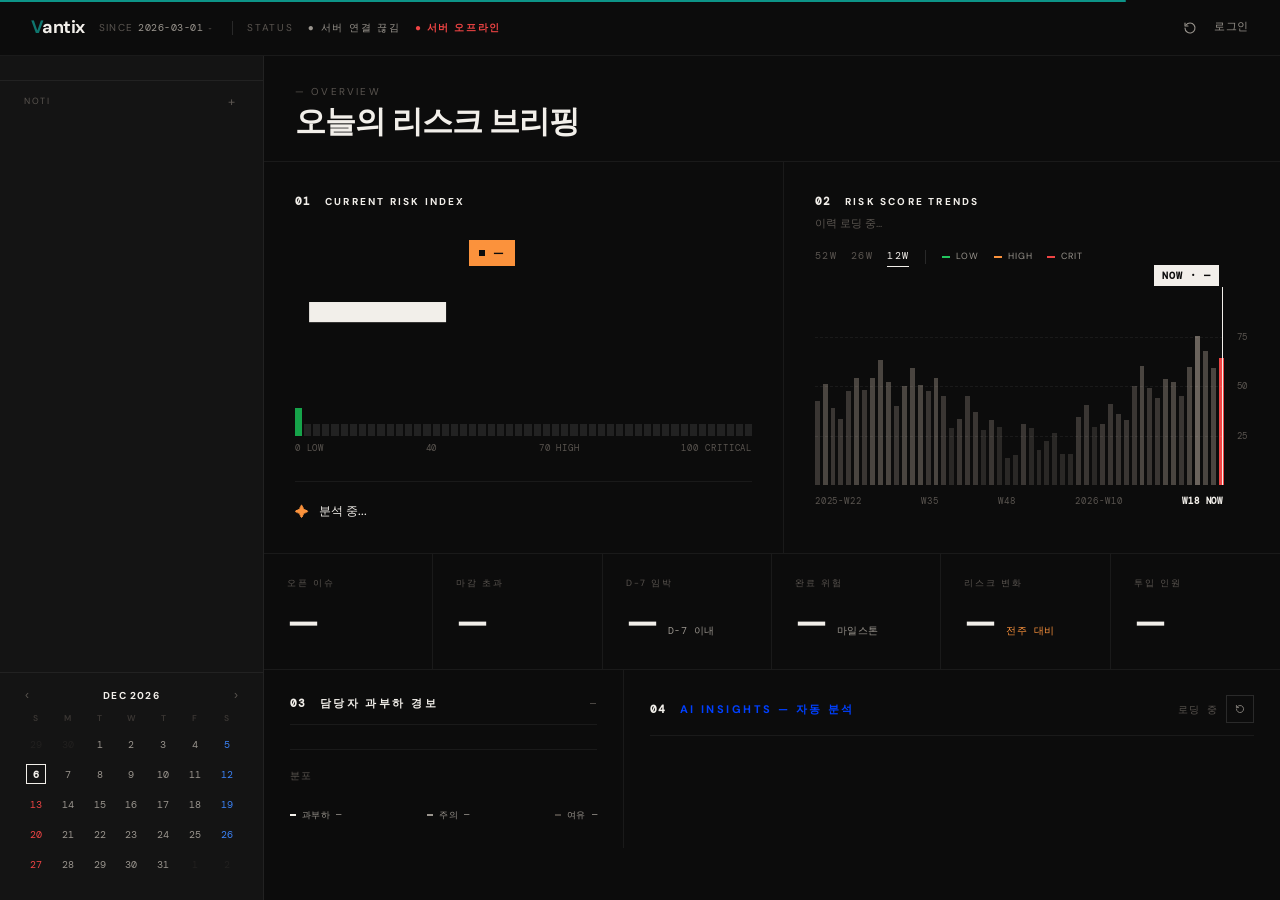
==== commit 087a9ee5: "feat: 사이드바 문의하기 위젯 제거 → 계정 드롭다운 '베타 의견 남기기' 메뉴로 이동" ====
--- a/templates/index.html
+++ b/templates/index.html
@@ -1502,6 +1502,7 @@
             <button onclick="_udOpen(openTeamModal)" class="ud-item"><svg width="13" height="13" viewBox="0 0 24 24" fill="none" stroke="currentColor" stroke-width="1.5" stroke-linecap="round" stroke-linejoin="round" aria-hidden="true"><path d="M17 21v-2a4 4 0 0 0-4-4H5a4 4 0 0 0-4 4v2"/><circle cx="9" cy="7" r="4"/><path d="M23 21v-2a4 4 0 0 0-3-3.87"/><path d="M16 3.13a4 4 0 0 1 0 7.75"/></svg>팀 관리</button>
             <button onclick="_udOpen(openReport)" class="ud-item"><svg width="13" height="13" viewBox="0 0 24 24" fill="none" stroke="currentColor" stroke-width="1.5" stroke-linecap="round" stroke-linejoin="round" aria-hidden="true"><path d="M14 2H6a2 2 0 0 0-2 2v16a2 2 0 0 0 2 2h12a2 2 0 0 0 2-2V8z"/><polyline points="14 2 14 8 20 8"/><line x1="16" y1="13" x2="8" y2="13"/><line x1="16" y1="17" x2="8" y2="17"/></svg>리포트</button>
             <button onclick="_udOpen(openSettingsModal)" class="ud-item"><svg width="13" height="13" viewBox="0 0 24 24" fill="none" stroke="currentColor" stroke-width="1.5" stroke-linecap="round" stroke-linejoin="round" aria-hidden="true"><path d="M10 13a5 5 0 0 0 7.54.54l3-3a5 5 0 0 0-7.07-7.07l-1.72 1.71"/><path d="M14 11a5 5 0 0 0-7.54-.54l-3 3a5 5 0 0 0 7.07 7.07l1.71-1.71"/></svg>Redmine 연결</button>
+            <button onclick="_udOpenFeedback()" class="ud-item" style="color:var(--amber,#fb923c) !important;"><svg width="13" height="13" viewBox="0 0 24 24" fill="none" stroke="currentColor" stroke-width="1.5" stroke-linecap="round" stroke-linejoin="round" aria-hidden="true" style="opacity:1;"><path d="M21 11.5a8.38 8.38 0 0 1-.9 3.8 8.5 8.5 0 0 1-7.6 4.7 8.38 8.38 0 0 1-3.8-.9L3 21l1.9-5.7a8.38 8.38 0 0 1-.9-3.8 8.5 8.5 0 0 1 4.7-7.6 8.38 8.38 0 0 1 3.8-.9h.5a8.48 8.48 0 0 1 8 8v.5z"/></svg>베타 의견 남기기<span id="ud-fb-badge" style="display:none;margin-left:auto;width:6px;height:6px;border-radius:50%;background:var(--amber,#fb923c);"></span></button>
           </div>
           <!-- 테마 -->
           <div style="border-top:1px solid var(--ghost);padding:7px 14px;display:flex;align-items:center;justify-content:space-between;">
@@ -1560,11 +1561,6 @@
 
     <!-- 캘린더 (핀 시스템) -->
     <div class="cal" id="sb-calendar"></div>
-
-    <!-- 의견 남기기 버튼 -->
-    <div style="padding: 12px 16px 16px; border-top: 1px solid var(--border); margin-top: auto;">
-      <button onclick="openFeedback('inquiry')" style="width:100%;padding:8px 0;font-size:11px;font-weight:600;letter-spacing:.1em;text-transform:uppercase;border:1px solid rgba(251,146,60,0.35);border-radius:0;background:rgba(251,146,60,0.07);color:var(--amber);cursor:pointer;font-family:var(--dm);transition:background .15s,border-color .15s;" onmouseover="this.style.background='rgba(251,146,60,0.13)';this.style.borderColor='rgba(251,146,60,0.6)'" onmouseout="this.style.background='rgba(251,146,60,0.07)';this.style.borderColor='rgba(251,146,60,0.35)'">의견 남기기</button>
-    </div>
 
   </aside>
 
@@ -3789,6 +3785,19 @@
   if (typeof fn === 'function') fn();
 }
 
+function _udOpenFeedback() {
+  localStorage.setItem('vx_feedback_seen', '1');
+  var badge = document.getElementById('ud-fb-badge');
+  if (badge) badge.style.display = 'none';
+  _udOpen(function() { openFeedback('inquiry'); });
+}
+(function() {
+  if (!localStorage.getItem('vx_feedback_seen')) {
+    var badge = document.getElementById('ud-fb-badge');
+    if (badge) badge.style.display = 'inline-block';
+  }
+})();
+
 function _udSyncThemeBtns() {
   var isDark = document.documentElement.getAttribute('data-theme') !== 'light';
   var l = document.getElementById('ud-theme-light');
@@ -6434,7 +6443,7 @@
       <div style="display:flex;gap:8px;">
         <button id="pay-method-kakao" onclick="selectPayMethod('kakao')" style="flex:1;padding:10px 4px 8px;border:1.5px solid var(--ghost-2);background:var(--surface-low);color:var(--text-mid);font-size:10px;font-weight:700;cursor:pointer;transition:all .15s;font-family:var(--dm);display:flex;flex-direction:column;align-items:center;gap:5px;"><svg width="18" height="18" viewBox="0 0 24 24" fill="currentColor"><path d="M12 3C6.48 3 2 6.69 2 11.25c0 2.88 1.74 5.42 4.38 6.97L5.5 21l4.13-2.17c.77.14 1.57.22 2.37.22 5.52 0 10-3.69 10-8.25S17.52 3 12 3z"/></svg>카카오페이</button>
         <button id="pay-method-card" onclick="selectPayMethod('card')" style="flex:1;padding:10px 4px 8px;border:1.5px solid var(--ghost-2);background:var(--surface-low);color:var(--text-mid);font-size:10px;font-weight:700;cursor:pointer;transition:all .15s;font-family:var(--dm);display:flex;flex-direction:column;align-items:center;gap:5px;"><svg width="20" height="14" viewBox="0 0 24 17" fill="none" stroke="currentColor" stroke-width="2" stroke-linecap="round"><rect x="1" y="1" width="22" height="15" rx="2"/><line x1="1" y1="6" x2="23" y2="6"/><line x1="4" y1="11" x2="8" y2="11"/></svg>신용카드</button>
-        <button id="pay-method-tosspay" onclick="selectPayMethod('tosspay')" style="flex:1;padding:10px 4px 8px;border:1.5px solid var(--ghost-2);background:var(--surface-low);color:var(--text-mid);font-size:10px;font-weight:700;cursor:pointer;transition:all .15s;font-family:var(--dm);display:flex;flex-direction:column;align-items:center;gap:5px;"><svg width="18" height="18" viewBox="0 0 36 36" fill="currentColor"><circle cx="18" cy="18" r="16" opacity=".15"/><text x="18" y="24" text-anchor="middle" font-size="20" font-weight="900" font-family="Arial,sans-serif">t</text></svg>토스페이</button>
+        <button id="pay-method-tosspay" onclick="selectPayMethod('tosspay')" style="flex:1;padding:10px 4px 8px;border:1.5px solid var(--ghost-2);background:var(--surface-low);font-size:10px;font-weight:700;cursor:pointer;transition:all .15s;font-family:var(--dm);display:flex;flex-direction:column;align-items:center;gap:5px;"><svg id="pay-method-tosspay-icon" width="20" height="20" viewBox="0 0 36 36" style="opacity:.4;transition:opacity .15s;flex-shrink:0"><circle cx="18" cy="18" r="16" fill="#0064FF"/><text x="18" y="25" text-anchor="middle" font-size="22" font-weight="900" fill="white" font-family="Arial,sans-serif">t</text></svg><span id="pay-method-tosspay-label" style="color:var(--text-mid)">토스페이</span></button>
       </div>
     </div>
     <!-- footer / action -->
@@ -6681,8 +6690,8 @@
   _payMethod = method;
   var brand = {
     kakao:   { border: '#E8B600', color: '#3B1E08', bg: '#FFE812' },
-    card:    { border: 'var(--text)', color: 'var(--surface)',  bg: 'var(--text)' },
-    tosspay: { border: '#0064FF', color: '#0064FF', bg: 'var(--surface-low)' },
+    card:    { border: 'var(--text)', color: 'var(--surface-low)', bg: 'var(--text)' },
+    tosspay: { border: '#0064FF', color: 'var(--text)', bg: 'var(--surface-low)' },
   };
   ['kakao','card','tosspay'].forEach(function(m) {
     var b = document.getElementById('pay-method-' + m);
@@ -6697,6 +6706,10 @@
       b.style.background  = 'var(--surface-low)';
     }
   });
+  var tossIcon  = document.getElementById('pay-method-tosspay-icon');
+  var tossLabel = document.getElementById('pay-method-tosspay-label');
+  if (tossIcon)  tossIcon.style.opacity  = method === 'tosspay' ? '1' : '0.4';
+  if (tossLabel) tossLabel.style.color   = method === 'tosspay' ? 'var(--text)' : 'var(--text-mid)';
   _updatePayBtn();
 }
 
@@ -6841,10 +6854,22 @@
     body: JSON.stringify({ paymentId: paymentId, plan: plan }),
   }).then(function(r) { return r.json().then(function(d) { return { ok: r.ok, d: d }; }); })
   .then(function(res) {
-    if (!res.ok) { alert('결제 실패: ' + (res.d.detail || '오류가 발생했습니다')); return; }
-    alert('✓ 결제 완료! 플랜이 업그레이드되었습니다.');
-    location.reload();
-  }).catch(function() { alert('결제 처리 중 오류가 발생했습니다.'); });
+    document.getElementById('upgrade-modal-overlay').style.display = 'flex';
+    var msg = document.getElementById('upgrade-msg');
+    if (!res.ok) {
+      msg.style.color = 'var(--red)';
+      msg.textContent = res.d.detail || '결제에 실패했습니다. 다시 시도해주세요.';
+      return;
+    }
+    msg.style.color = '#0D9488';
+    msg.textContent = '✓ 결제 완료! 플랜이 업그레이드되었습니다.';
+    setTimeout(function() { location.reload(); }, 1500);
+  }).catch(function() {
+    document.getElementById('upgrade-modal-overlay').style.display = 'flex';
+    var msg = document.getElementById('upgrade-msg');
+    msg.style.color = 'var(--red)';
+    msg.textContent = '결제 처리 중 오류가 발생했습니다.';
+  });
 })();
 
 async function requestRefundFromModal() {
